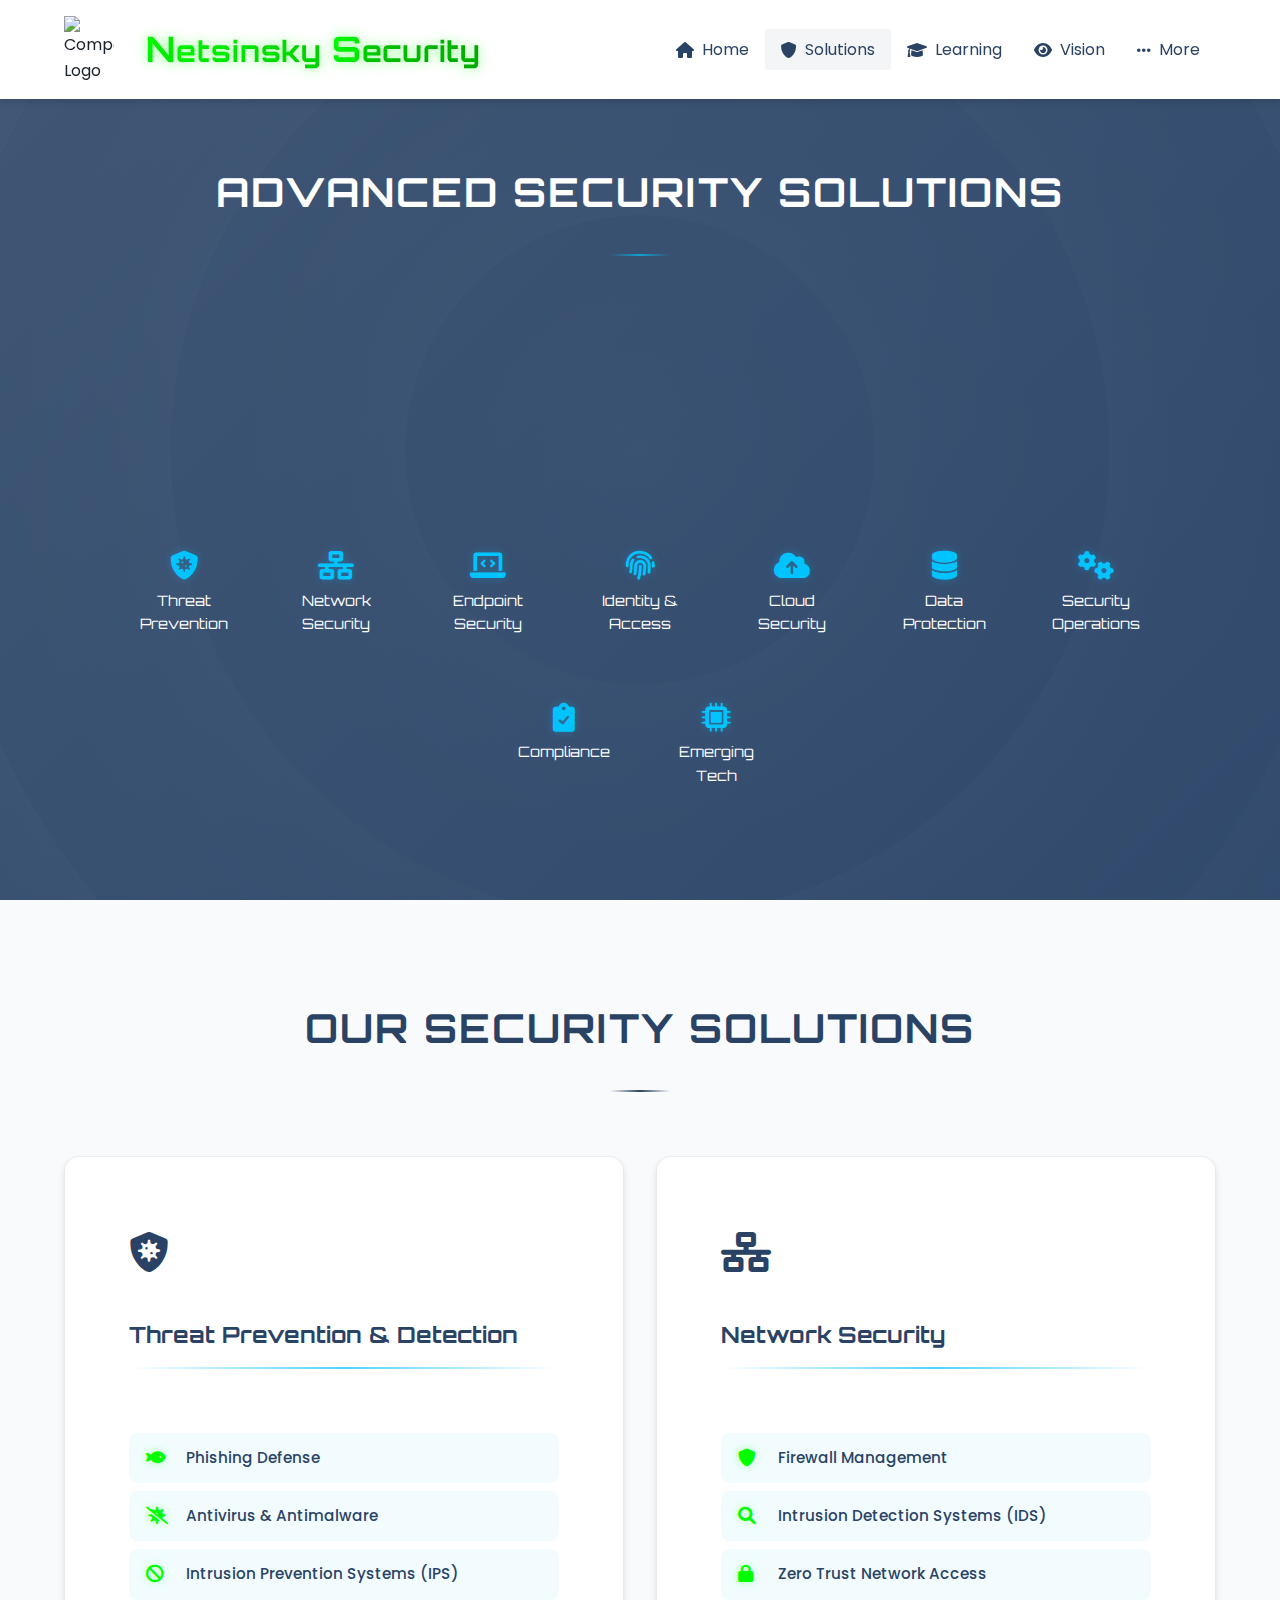
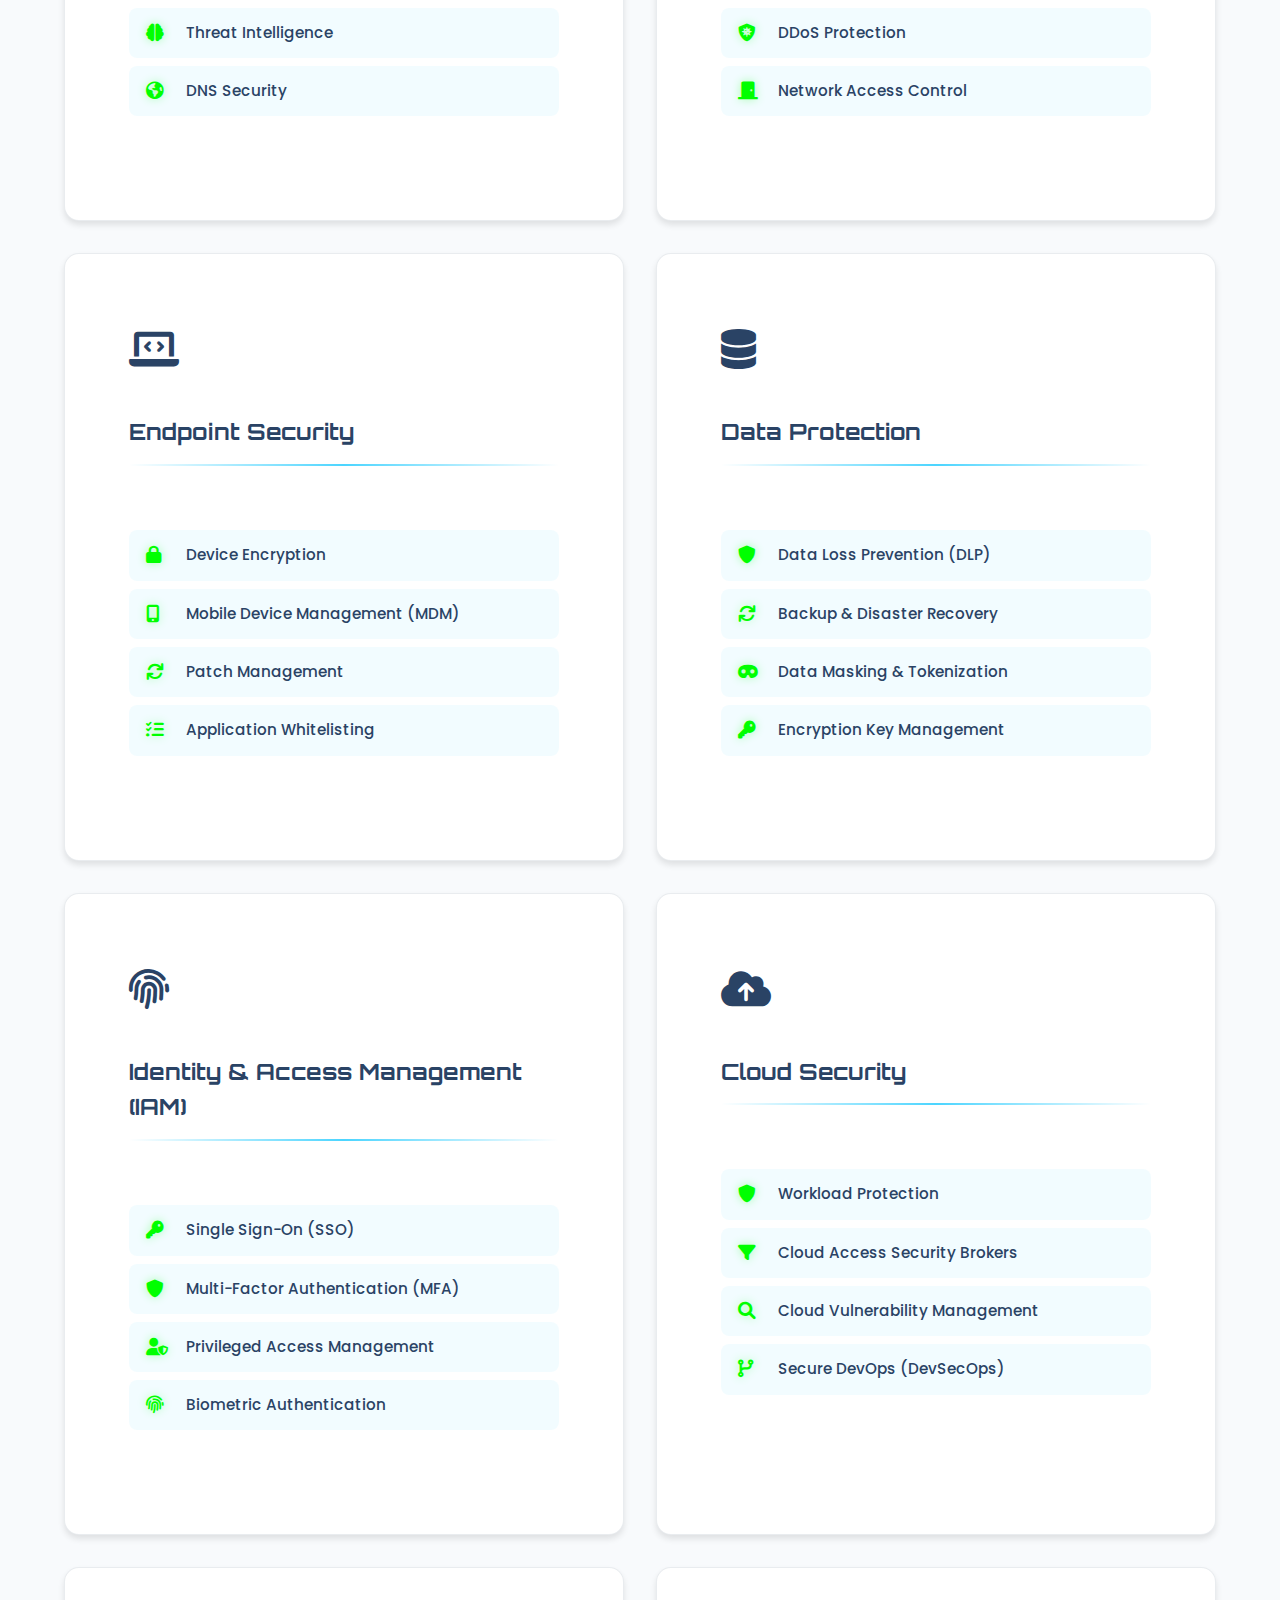
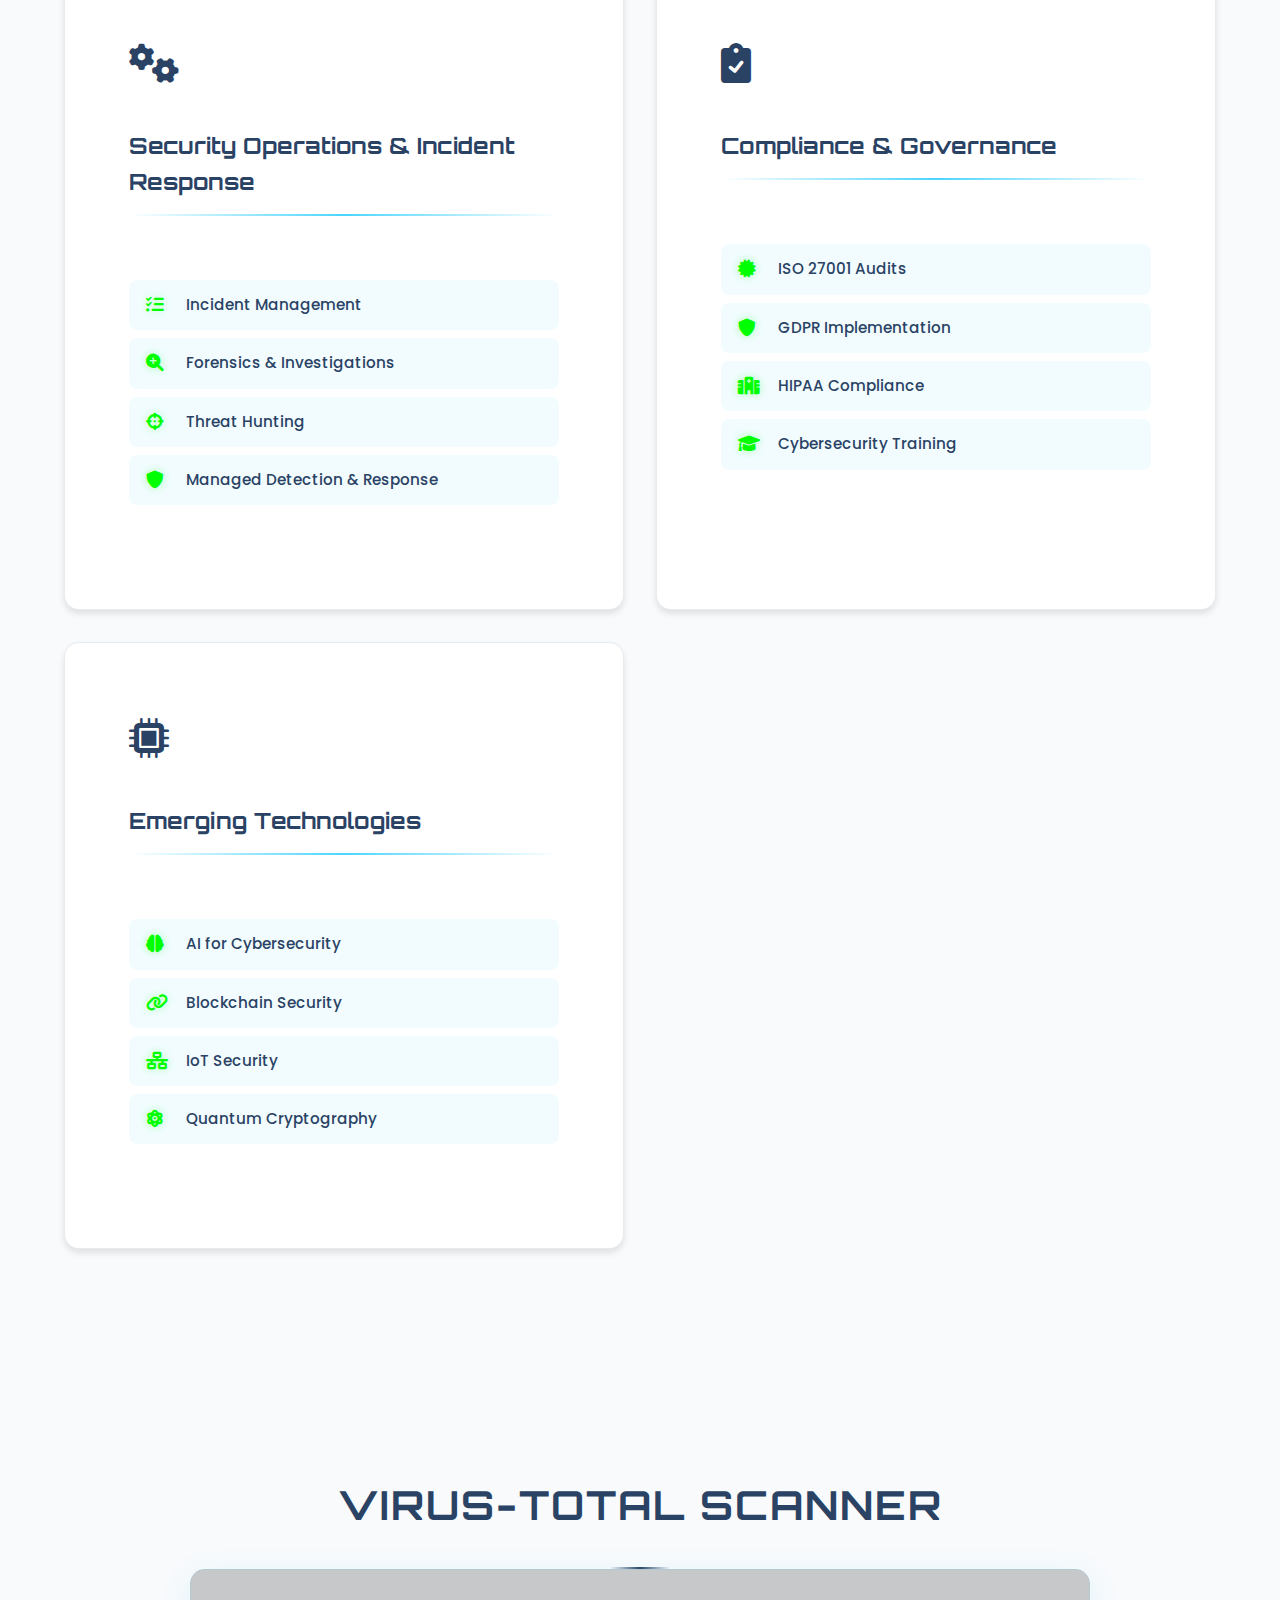
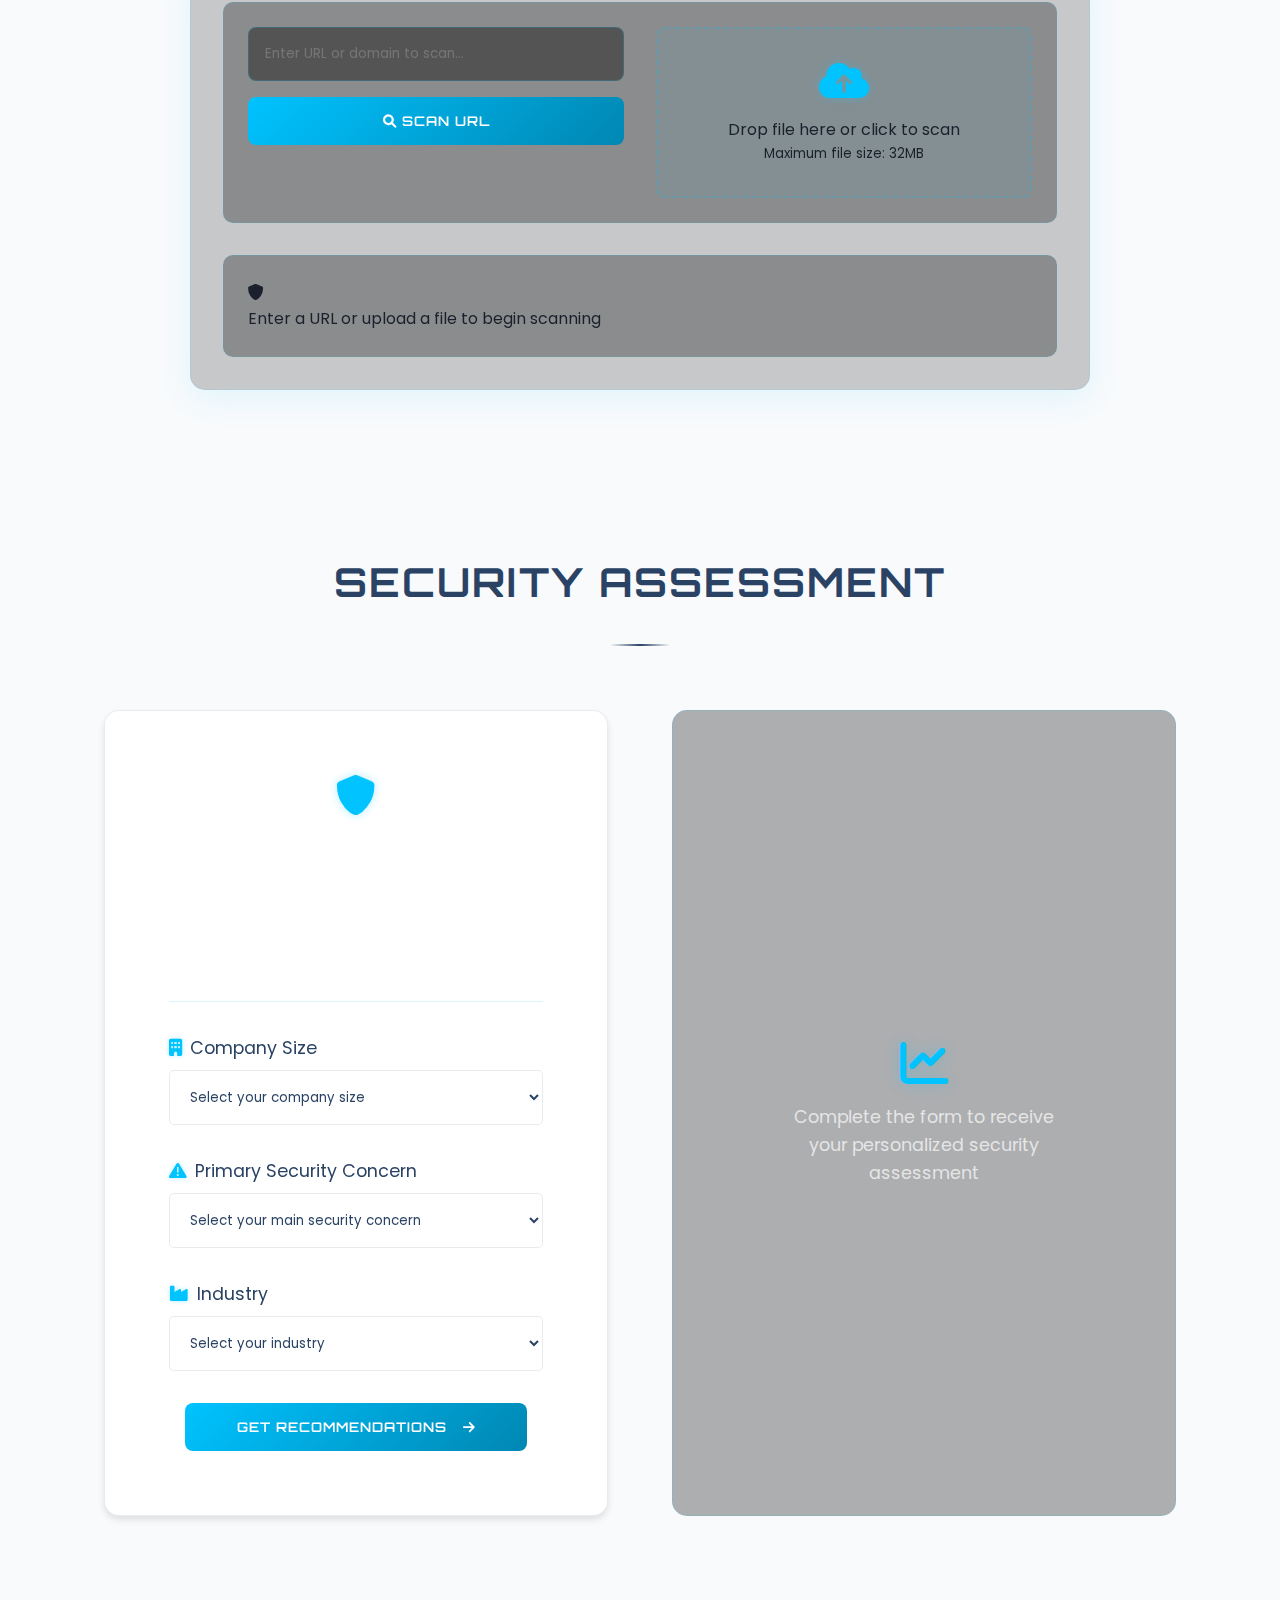
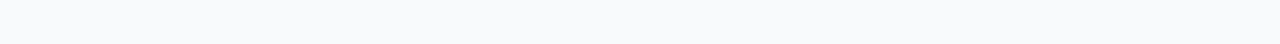
==== solutions.html @ cfa5189a "First load" ====
<!DOCTYPE html>
<html lang="en">
<head>
    <meta charset="UTF-8">
    <meta name="viewport" content="width=device-width, initial-scale=1.0">
    <title>Solutions - Netsinsky Security</title>
    <link rel="stylesheet" href="styles.css">
    <link href="https://fonts.googleapis.com/css2?family=Poppins:wght@400;600;700&display=swap" rel="stylesheet">
    <link href="https://fonts.googleapis.com/css2?family=Orbitron:wght@400;700&display=swap" rel="stylesheet">
    <link rel="stylesheet" href="https://cdnjs.cloudflare.com/ajax/libs/font-awesome/6.0.0/css/all.min.css">
</head>
<body>
    <nav class="navbar">
        <ul class="navbar-menu left-menu">
            <li class="navbar-item logo">
                <img src="/Users/netsinsky/Downloads/1cffe49d-96b6-4f02-a9e3-e9d6e1165567-2.jpeg" alt="Company Logo" class="company-logo-img">
                <span class="company-logo-text">
                    <span class="capital">N</span>etsinsky 
                    <span class="capital">S</span>ecurity
                </span>
            </li>
        </ul>
        <ul class="navbar-menu right-menu">
            <li class="navbar-item"><a href="index.html" class="nav-link"><i class="fas fa-home"></i> Home</a></li>
            <li class="navbar-item"><a href="solutions.html" class="nav-link active"><i class="fas fa-shield-alt"></i> Solutions</a></li>
            <li class="navbar-item"><a href="learning.html" class="nav-link"><i class="fas fa-graduation-cap"></i> Learning</a></li>
            <li class="navbar-item"><a href="vision.html" class="nav-link"><i class="fas fa-eye"></i> Vision</a></li>
            <li class="navbar-item"><a href="#" class="nav-link"><i class="fas fa-ellipsis-h"></i> More</a></li>
        </ul>
    </nav>

    <section class="hero-section solutions-hero">
        <div class="smoke-overlay"></div>
        <div class="hero-content">
            <h1 class="fade-in">Advanced Security Solutions</h1>
            <div class="security-radar">
                <div class="radar-circle"></div>
                <div class="radar-sweep"></div>
            </div>
            <div class="quick-solutions">
                <div class="solution-item" data-target="threat">
                    <i class="fas fa-shield-virus"></i>
                    <span>Threat Prevention</span>
                </div>
                <div class="solution-item" data-target="network">
                    <i class="fas fa-network-wired"></i>
                    <span>Network Security</span>
                </div>
                <div class="solution-item" data-target="endpoint">
                    <i class="fas fa-laptop-code"></i>
                    <span>Endpoint Security</span>
                </div>
                <div class="solution-item" data-target="identity">
                    <i class="fas fa-fingerprint"></i>
                    <span>Identity & Access</span>
                </div>
                <div class="solution-item" data-target="cloud">
                    <i class="fas fa-cloud-upload-alt"></i>
                    <span>Cloud Security</span>
                </div>
                <div class="solution-item" data-target="data">
                    <i class="fas fa-database"></i>
                    <span>Data Protection</span>
                </div>
                <div class="solution-item" data-target="operations">
                    <i class="fas fa-cogs"></i>
                    <span>Security Operations</span>
                </div>
                <div class="solution-item" data-target="compliance">
                    <i class="fas fa-clipboard-check"></i>
                    <span>Compliance</span>
                </div>
                <div class="solution-item" data-target="emerging">
                    <i class="fas fa-microchip"></i>
                    <span>Emerging Tech</span>
                </div>
            </div>
        </div>
    </section>

    <section class="solution-categories">
        <h2 class="section-title">Our Security Solutions</h2>
        <div class="categories-grid">
            <!-- Core Security -->
            <div class="category-card" data-category="threat">
                <div class="card-icon">
                    <i class="fas fa-shield-virus"></i>
                </div>
                <h3>Threat Prevention & Detection</h3>
                <ul class="feature-list">
                    <li>
                        <i class="fas fa-fish"></i>
                        <span class="feature-title">Phishing Defense</span>
                        <p class="feature-desc">Simulated phishing campaigns, email filtering, and awareness training</p>
                    </li>
                    <li>
                        <i class="fas fa-virus-slash"></i>
                        <span class="feature-title">Antivirus & Antimalware</span>
                        <p class="feature-desc">Real-time scanning and removal tools</p>
                    </li>
                    <li>
                        <i class="fas fa-ban"></i>
                        <span class="feature-title">Intrusion Prevention Systems (IPS)</span>
                        <p class="feature-desc">Active blocking of suspicious activities</p>
                    </li>
                    <li>
                        <i class="fas fa-brain"></i>
                        <span class="feature-title">Threat Intelligence</span>
                        <p class="feature-desc">Insights and analysis of emerging threats</p>
                    </li>
                    <li>
                        <i class="fas fa-globe-americas"></i>
                        <span class="feature-title">DNS Security</span>
                        <p class="feature-desc">Protection against DNS-based attacks</p>
                    </li>
                </ul>
            </div>

            <div class="category-card" data-category="network">
                <div class="card-icon">
                    <i class="fas fa-network-wired"></i>
                </div>
                <h3>Network Security</h3>
                <ul class="feature-list">
                    <li>
                        <i class="fas fa-shield-alt"></i>
                        <span class="feature-title">Firewall Management</span>
                        <p class="feature-desc">Advanced firewall configuration and monitoring</p>
                    </li>
                    <li>
                        <i class="fas fa-search"></i>
                        <span class="feature-title">Intrusion Detection Systems (IDS)</span>
                        <p class="feature-desc">Passive detection of unauthorized access attempts</p>
                    </li>
                    <li>
                        <i class="fas fa-lock"></i>
                        <span class="feature-title">Zero Trust Network Access</span>
                        <p class="feature-desc">Conditional access based on identity and location</p>
                    </li>
                    <li>
                        <i class="fas fa-shield-virus"></i>
                        <span class="feature-title">DDoS Protection</span>
                        <p class="feature-desc">Mitigation services to prevent Distributed Denial-of-Service attacks</p>
                    </li>
                    <li>
                        <i class="fas fa-door-closed"></i>
                        <span class="feature-title">Network Access Control</span>
                        <p class="feature-desc">Control over devices connecting to the network</p>
                    </li>
                </ul>
                <div class="security-meter">
                    <div class="meter-fill"></div>
                </div>
            </div>

            <div class="category-card" data-category="endpoint">
                <div class="card-icon">
                    <i class="fas fa-laptop-code"></i>
                </div>
                <h3>Endpoint Security</h3>
                <ul class="feature-list">
                    <li>
                        <i class="fas fa-lock"></i>
                        <span class="feature-title">Device Encryption</span>
                        <p class="feature-desc">Protecting sensitive data at rest</p>
                    </li>
                    <li>
                        <i class="fas fa-mobile-alt"></i>
                        <span class="feature-title">Mobile Device Management (MDM)</span>
                        <p class="feature-desc">Managing and securing mobile devices</p>
                    </li>
                    <li>
                        <i class="fas fa-sync"></i>
                        <span class="feature-title">Patch Management</span>
                        <p class="feature-desc">Regular software updates to fix vulnerabilities</p>
                    </li>
                    <li>
                        <i class="fas fa-list-check"></i>
                        <span class="feature-title">Application Whitelisting</span>
                        <p class="feature-desc">Restricting execution to pre-approved programs</p>
                    </li>
                </ul>
            </div>

            <!-- Data & Identity -->
            <div class="category-card" data-category="data">
                <div class="card-icon">
                    <i class="fas fa-database"></i>
                </div>
                <h3>Data Protection</h3>
                <ul class="feature-list">
                    <li>
                        <i class="fas fa-shield-alt"></i>
                        <span class="feature-title">Data Loss Prevention (DLP)</span>
                        <p class="feature-desc">Preventing unauthorized access or sharing</p>
                    </li>
                    <li>
                        <i class="fas fa-sync"></i>
                        <span class="feature-title">Backup & Disaster Recovery</span>
                        <p class="feature-desc">Ensuring business continuity through regular backups</p>
                    </li>
                    <li>
                        <i class="fas fa-mask"></i>
                        <span class="feature-title">Data Masking & Tokenization</span>
                        <p class="feature-desc">Protecting sensitive data in non-production environments</p>
                    </li>
                    <li>
                        <i class="fas fa-key"></i>
                        <span class="feature-title">Encryption Key Management</span>
                        <p class="feature-desc">Secure storage and access to encryption keys</p>
                    </li>
                </ul>
            </div>

            <div class="category-card" data-category="identity">
                <div class="card-icon">
                    <i class="fas fa-fingerprint"></i>
                </div>
                <h3>Identity & Access Management (IAM)</h3>
                <ul class="feature-list">
                    <li>
                        <i class="fas fa-key"></i>
                        <span class="feature-title">Single Sign-On (SSO)</span>
                        <p class="feature-desc">Unified login across multiple applications</p>
                    </li>
                    <li>
                        <i class="fas fa-shield-alt"></i>
                        <span class="feature-title">Multi-Factor Authentication (MFA)</span>
                        <p class="feature-desc">Additional layers of login security</p>
                    </li>
                    <li>
                        <i class="fas fa-user-shield"></i>
                        <span class="feature-title">Privileged Access Management</span>
                        <p class="feature-desc">Monitoring and controlling admin-level access</p>
                    </li>
                    <li>
                        <i class="fas fa-fingerprint"></i>
                        <span class="feature-title">Biometric Authentication</span>
                        <p class="feature-desc">Using fingerprints or facial recognition for access</p>
                    </li>
                </ul>
            </div>

            <div class="category-card" data-category="cloud">
                <div class="card-icon">
                    <i class="fas fa-cloud-upload-alt"></i>
                </div>
                <h3>Cloud Security</h3>
                <ul class="feature-list">
                    <li>
                        <i class="fas fa-shield-alt"></i>
                        <span class="feature-title">Workload Protection</span>
                        <p class="feature-desc">Safeguarding applications and data in the cloud</p>
                    </li>
                    <li>
                        <i class="fas fa-filter"></i>
                        <span class="feature-title">Cloud Access Security Brokers</span>
                        <p class="feature-desc">Enforcing security policies for cloud apps</p>
                    </li>
                    <li>
                        <i class="fas fa-search"></i>
                        <span class="feature-title">Cloud Vulnerability Management</span>
                        <p class="feature-desc">Identifying weaknesses in cloud infrastructure</p>
                    </li>
                    <li>
                        <i class="fas fa-code-branch"></i>
                        <span class="feature-title">Secure DevOps (DevSecOps)</span>
                        <p class="feature-desc">Integrating security into development processes</p>
                    </li>
                </ul>
            </div>

            <!-- Management & Compliance -->
            <div class="category-card" data-category="operations">
                <div class="card-icon">
                    <i class="fas fa-cogs"></i>
                </div>
                <h3>Security Operations & Incident Response</h3>
                <ul class="feature-list">
                    <li>
                        <i class="fas fa-tasks"></i>
                        <span class="feature-title">Incident Management</span>
                        <p class="feature-desc">End-to-end response to security incidents</p>
                    </li>
                    <li>
                        <i class="fas fa-search-plus"></i>
                        <span class="feature-title">Forensics & Investigations</span>
                        <p class="feature-desc">Analyzing breaches and understanding attack vectors</p>
                    </li>
                    <li>
                        <i class="fas fa-crosshairs"></i>
                        <span class="feature-title">Threat Hunting</span>
                        <p class="feature-desc">Proactively searching for threats in systems</p>
                    </li>
                    <li>
                        <i class="fas fa-shield-alt"></i>
                        <span class="feature-title">Managed Detection & Response</span>
                        <p class="feature-desc">Outsourced monitoring and response</p>
                    </li>
                </ul>
            </div>

            <div class="category-card" data-category="compliance">
                <div class="card-icon">
                    <i class="fas fa-clipboard-check"></i>
                </div>
                <h3>Compliance & Governance</h3>
                <ul class="feature-list">
                    <li>
                        <i class="fas fa-certificate"></i>
                        <span class="feature-title">ISO 27001 Audits</span>
                        <p class="feature-desc">Meeting standards for information security management</p>
                    </li>
                    <li>
                        <i class="fas fa-shield-alt"></i>
                        <span class="feature-title">GDPR Implementation</span>
                        <p class="feature-desc">Protecting EU citizens' data</p>
                    </li>
                    <li>
                        <i class="fas fa-hospital"></i>
                        <span class="feature-title">HIPAA Compliance</span>
                        <p class="feature-desc">Ensuring the security of healthcare data</p>
                    </li>
                    <li>
                        <i class="fas fa-graduation-cap"></i>
                        <span class="feature-title">Cybersecurity Training</span>
                        <p class="feature-desc">Building awareness and understanding of security protocols</p>
                    </li>
                </ul>
            </div>

            <div class="category-card" data-category="emerging">
                <div class="card-icon">
                    <i class="fas fa-microchip"></i>
                </div>
                <h3>Emerging Technologies</h3>
                <ul class="feature-list">
                    <li>
                        <i class="fas fa-brain"></i>
                        <span class="feature-title">AI for Cybersecurity</span>
                        <p class="feature-desc">Machine learning to detect anomalies</p>
                    </li>
                    <li>
                        <i class="fas fa-link"></i>
                        <span class="feature-title">Blockchain Security</span>
                        <p class="feature-desc">Safeguarding distributed ledger systems</p>
                    </li>
                    <li>
                        <i class="fas fa-network-wired"></i>
                        <span class="feature-title">IoT Security</span>
                        <p class="feature-desc">Protecting connected devices and ecosystems</p>
                    </li>
                    <li>
                        <i class="fas fa-atom"></i>
                        <span class="feature-title">Quantum Cryptography</span>
                        <p class="feature-desc">Preparing for quantum computing-era threats</p>
                    </li>
                </ul>
            </div>
        </div>
    </section>

    <section class="threat-map-section">
        <h2 class="section-title">Virus-Total Scanner</h2>
        <div class="scanner-container">
            <div class="scan-form">
                <div class="scan-url-section">
                    <div class="input-group">
                        <input type="text" id="urlInput" placeholder="Enter URL or domain to scan..." class="scan-input">
                        <button onclick="scanUrl()" class="scan-button">
                            <i class="fas fa-search"></i> Scan URL
                        </button>
                    </div>
                </div>
                <div class="scan-file-section">
                    <div class="file-upload">
                        <label for="fileInput" class="file-label">
                            <i class="fas fa-cloud-upload-alt"></i>
                            <span>Drop file here or click to scan</span>
                            <small>Maximum file size: 32MB</small>
                        </label>
                        <input type="file" id="fileInput" onchange="handleFileSelect()" style="display: none;">
                    </div>
                </div>
            </div>
            <div id="scanResults" class="scan-results">
                <div class="scan-placeholder">
                    <i class="fas fa-shield-alt"></i>
                    <p>Enter a URL or upload a file to begin scanning</p>
                </div>
            </div>
        </div>
    </section>

    <section class="assessment-section">
        <h2 class="section-title">Security Assessment</h2>
        <div class="assessment-container">
            <div class="assessment-form">
                <div class="assessment-header">
                    <i class="fas fa-shield-alt"></i>
                    <h3>Evaluate Your Security Needs</h3>
                    <p>Get personalized security recommendations for your organization</p>
                </div>
                <div class="form-group">
                    <label><i class="fas fa-building"></i> Company Size</label>
                    <select id="companySize">
                        <option value="" disabled selected>Select your company size</option>
                        <option value="small">1-50 Employees</option>
                        <option value="medium">51-200 Employees</option>
                        <option value="large">201+ Employees</option>
                    </select>
                </div>
                <div class="form-group">
                    <label><i class="fas fa-exclamation-triangle"></i> Primary Security Concern</label>
                    <select id="securityConcern">
                        <option value="" disabled selected>Select your main security concern</option>
                        <option value="data">Data Protection</option>
                        <option value="network">Network Security</option>
                        <option value="compliance">Compliance</option>
                        <option value="threats">Threat Prevention</option>
                        <option value="access">Access Control</option>
                    </select>
                </div>
                <div class="form-group">
                    <label><i class="fas fa-industry"></i> Industry</label>
                    <select id="industry">
                        <option value="" disabled selected>Select your industry</option>
                        <option value="finance">Finance & Banking</option>
                        <option value="healthcare">Healthcare</option>
                        <option value="technology">Technology</option>
                        <option value="retail">Retail & E-commerce</option>
                        <option value="manufacturing">Manufacturing</option>
                        <option value="other">Other</option>
                    </select>
                </div>
                <button class="assessment-btn">
                    <span>Get Recommendations</span>
                    <i class="fas fa-arrow-right"></i>
                </button>
            </div>
            <div class="assessment-result">
                <div class="result-placeholder">
                    <i class="fas fa-chart-line"></i>
                    <p>Complete the form to receive your personalized security assessment</p>
                </div>
                <div class="result-content hidden">
                    <!-- Results will be populated by JavaScript -->
                </div>
            </div>
        </div>
    </section>

    <script src="app.js"></script>
</body>
</html>
---- styles.css ----
/* CSS Variables */
:root {
    /* Colors */
    --primary-color: #2a4365;
    --accent-color: #e53e3e;
    --text-light: #ffffff;
    --text-dark: #1a202c;
    --bg-light: #ffffff;
    --bg-dark: #2d3748;
    
    /* Shadows */
    --shadow-sm: 0 2px 4px rgba(0, 0, 0, 0.1);
    --shadow-md: 0 4px 6px rgba(0, 0, 0, 0.1);
    --shadow-lg: 0 10px 20px rgba(0, 0, 0, 0.2);
    
    /* Transitions */
    --transition: all 0.3s ease;
    
    /* Spacing */
    --spacing-xs: 0.5rem;
    --spacing-sm: 1rem;
    --spacing-md: 2rem;
    --spacing-lg: 4rem;
}

/* Reset & Base Styles */
* {
    margin: 0;
    padding: 0;
    box-sizing: border-box;
}

body {
    font-family: 'Poppins', sans-serif;
    line-height: 1.6;
    color: var(--text-dark);
    background-color: var(--bg-light);
}

/* Layout & Container */
.container {
    max-width: 1200px;
    margin: 0 auto;
    padding: 0 var(--spacing-sm);
}

/* Navbar Styles */
.navbar {
    background: linear-gradient(135deg, #000000, #1a1a1a);
    padding: var(--spacing-sm) var(--spacing-lg);
    position: fixed;
    width: 100%;
    top: 0;
    z-index: 1000;
    box-shadow: var(--shadow-md);
    display: flex;
    justify-content: space-between;
    align-items: center;
    transition: transform 0.3s ease;
}

.navbar-menu {
    display: flex;
    align-items: center;
    list-style: none;
}

.left-menu {
    margin-right: auto;
}

.right-menu {
    margin-left: var(--spacing-lg);
}

.logo {
    display: flex;
    align-items: center;
    gap: var(--spacing-sm);
}

.company-logo-img {
    width: 50px;
    height: auto;
    object-fit: contain;
}

.company-logo-text {
    color: var(--text-light);
    font-size: 1.8rem;
    font-weight: 700;
    letter-spacing: 1px;
    text-transform: capitalize;
    font-family: 'Orbitron', 'Poppins', sans-serif;
    background: linear-gradient(120deg, #00ff00 0%, #00cc00 50%, #009900 100%);
    -webkit-background-clip: text;
    -webkit-text-fill-color: transparent;
    margin-left: var(--spacing-sm);
    text-shadow: 0 0 10px rgba(0, 255, 0, 0.3),
                 0 0 20px rgba(0, 255, 0, 0.2);
    position: relative;
}

.company-logo-text span.capital {
    font-size: 2.2rem;
    background: linear-gradient(120deg, #00ff00 0%, #00dd00 100%);
    -webkit-background-clip: text;
    -webkit-text-fill-color: transparent;
    position: relative;
}

/* Add glitch effect on hover */
.company-logo-text:hover {
    animation: glitch 0.5s infinite;
}

@keyframes glitch {
    0% {
        transform: skew(0deg);
    }
    20% {
        transform: skew(-1deg);
    }
    40% {
        transform: skew(1deg);
    }
    60% {
        transform: skew(-1deg);
    }
    80% {
        transform: skew(1deg);
    }
    100% {
        transform: skew(0deg);
    }
}

/* Navigation Links */
.nav-link {
    color: var(--text-light);
    text-decoration: none;
    padding: var(--spacing-xs) var(--spacing-sm);
    transition: var(--transition);
    display: flex;
    align-items: center;
    gap: 0.5rem;
    border-radius: 4px;
}

.nav-link:hover {
    color: var(--accent-color);
    transform: translateY(-2px);
    background-color: rgba(255, 255, 255, 0.05);
}

.nav-link.active {
    color: var(--accent-color);
    background-color: rgba(255, 255, 255, 0.05);
}

/* Hero Section */
.hero-section {
    min-height: 100vh;
    background: linear-gradient(135deg, 
        rgba(0, 0, 0, 1) 0%,              /* Pure black start */
        rgba(0, 0, 0, 0.98) 40%,          /* Stay almost pure black */
        rgba(2, 0, 15, 0.97) 60%,        /* Very subtle purple hint */
        rgba(0, 15, 5, 0.95) 100%         /* Very subtle green tint */
    ),
    url('images/hero-bg.jpg') center/cover;
    color: var(--text-light);
    padding: var(--spacing-lg) var(--spacing-md) var(--spacing-md);
    display: flex;
    flex-direction: column;
    justify-content: space-between;
    position: relative;
    overflow: hidden;
}

.hero-content {
    max-width: 1200px;
    margin: 0 auto;
    padding-top: var(--spacing-lg);
}

#main-slogan {
    font-size: clamp(2.5rem, 5vw, 4rem);
    margin-bottom: var(--spacing-md);
    font-weight: 700;
    background: linear-gradient(120deg, 
        #ffff00 0%,    /* Bright yellow */
        #ffd700 50%,   /* Golden yellow */
        #ffa500 100%   /* Orange tint */
    );
    -webkit-background-clip: text;
    -webkit-text-fill-color: transparent;
    text-shadow: 0 0 15px rgba(255, 255, 0, 0.3),
                0 0 30px rgba(255, 255, 0, 0.2);
}

/* Services Section */
.services-container {
    display: grid;
    grid-template-columns: repeat(auto-fit, minmax(280px, 1fr));
    gap: var(--spacing-lg);
    padding: var(--spacing-lg);
    background: linear-gradient(135deg, #000000, #1a1a1a);
    margin-top: 0;
}

.service-column {
    background: rgba(255, 255, 255, 0.03);
    padding: var(--spacing-lg);
    border-radius: 15px;
    box-shadow: 0 8px 32px 0 rgba(0, 255, 0, 0.1);
    transition: all 0.4s ease;
    border: 1px solid rgba(0, 255, 0, 0.1);
    backdrop-filter: blur(4px);
    position: relative;
    overflow: hidden;
}

.service-column::before {
    content: '';
    position: absolute;
    top: 0;
    left: 0;
    width: 100%;
    height: 100%;
    background: linear-gradient(
        45deg,
        transparent 0%,
        rgba(0, 255, 0, 0.03) 50%,
        transparent 100%
    );
    transform: translateX(-100%);
    transition: transform 0.6s ease;
}

.service-column:hover {
    transform: translateY(-10px) scale(1.02);
    border-color: rgba(0, 255, 0, 0.3);
    box-shadow: 
        0 10px 40px 0 rgba(0, 255, 0, 0.2),
        0 0 20px 0 rgba(0, 255, 0, 0.1) inset;
}

.service-column:hover::before {
    transform: translateX(100%);
}

.service-icon {
    font-size: 3rem;
    color: #00ff00;
    margin-bottom: var(--spacing-md);
    text-shadow: 0 0 10px rgba(0, 255, 0, 0.5);
    transition: transform 0.3s ease;
}

.service-column:hover .service-icon {
    transform: scale(1.1) rotate(5deg);
}

.service-title {
    color: var(--text-light);
    font-size: 1.5rem;
    margin-bottom: var(--spacing-sm);
    font-family: 'Orbitron', sans-serif;
    letter-spacing: 1px;
}

.service-text {
    color: rgba(255, 255, 255, 0.8);
    font-size: 1rem;
    line-height: 1.6;
}

/* Responsive adjustments */
@media (max-width: 768px) {
    .services-container {
        grid-template-columns: 1fr;
        padding: var(--spacing-md);
        gap: var(--spacing-md);
    }

    .service-column {
        padding: var(--spacing-md);
    }

    .service-icon {
        font-size: 2.5rem;
    }

    .service-title {
        font-size: 1.3rem;
    }
}

/* Section title styling */
.section-title {
    text-align: center;
    font-size: 2.5rem;
    margin-bottom: 0;
    color: var(--text-light);
    font-family: 'Orbitron', sans-serif;
    text-transform: uppercase;
    letter-spacing: 2px;
    padding: var(--spacing-md) 0;
    background: linear-gradient(135deg, #000000, #1a1a1a);
    position: relative;
}

.section-title::after {
    content: '';
    position: absolute;
    bottom: 0;
    left: 50%;
    transform: translateX(-50%);
    width: 60px;
    height: 2px;
    background: linear-gradient(90deg, 
        transparent,
        rgba(0, 255, 0, 0.7),
        transparent
    );
}

/* Responsive adjustments */
@media (max-width: 768px) {
    .services-container {
        grid-template-columns: 1fr;
        padding: var(--spacing-md);
        gap: var(--spacing-md);
    }

    .service-column {
        padding: var(--spacing-md);
    }

    .section-title {
        font-size: 2rem;
        padding: var(--spacing-md) 0;
    }

    .service-icon {
        font-size: 2.5rem;
    }

    .service-title {
        font-size: 1.3rem;
    }
}

/* CTA Button */
.cta-button {
    display: inline-flex;
    align-items: center;
    gap: 0.5rem;
    background-color: var(--accent-color);
    color: var(--text-light);
    padding: var(--spacing-sm) var(--spacing-md);
    border-radius: 30px;
    text-decoration: none;
    font-weight: 600;
    transition: var(--transition);
}

.cta-button:hover {
    background-color: #c53030;
    transform: translateY(-2px);
    box-shadow: 0 4px 12px rgba(229, 62, 62, 0.4);
}

/* Animations */
@keyframes fadeIn {
    from { 
        opacity: 0; 
        transform: translateY(20px); 
        text-shadow: 0 0 15px rgba(255, 255, 0, 0);
    }
    to { 
        opacity: 1; 
        transform: translateY(0); 
        text-shadow: 0 0 15px rgba(255, 255, 0, 0.3),
                    0 0 30px rgba(255, 255, 0, 0.2);
    }
}

.fade-in { animation: fadeIn 1s ease forwards; }
.fade-in-delay { animation: fadeIn 1s ease forwards 0.5s; }
.fade-in-delay-2 { animation: fadeIn 1s ease forwards 1s; }

/* Responsive Design */
@media (max-width: 768px) {
    .navbar {
        flex-direction: column;
        padding: var(--spacing-sm);
    }

    .left-menu {
        margin-right: 0;
        margin-bottom: var(--spacing-sm);
    }

    .right-menu {
        margin-left: 0;
    }

    .company-logo-img {
        width: 40px;  /* Slightly smaller on mobile */
    }

    .nav-link {
        width: 100%;
        padding: var(--spacing-sm);
    }

    #main-slogan {
        font-size: 2.5rem;
    }

    .company-logo-text {
        font-size: 1.4rem;
        letter-spacing: 0.3px;
    }
}

/* Print Styles */
@media print {
    .navbar {
        position: static;
    }

    .cta-button {
        display: none;
    }
}

/* Infographics Section */
.infographics-section {
    background: linear-gradient(135deg, #000000, #1a1a1a);
    padding: var(--spacing-lg) var(--spacing-md);
    color: var(--text-light);
    position: relative;
    z-index: 2;
}

.infographics-heading {
    text-align: center;
    font-size: 2.5rem;
    margin-bottom: var(--spacing-lg);
    color: var(--text-light);
}

.infographics-container {
    display: grid;
    grid-template-columns: repeat(auto-fit, minmax(200px, 1fr));
    gap: var(--spacing-md);
    max-width: 1200px;
    margin: 0 auto;
}

.infographic-column {
    background: rgba(191, 0, 255, 0.03);
    padding: var(--spacing-md);
    border-radius: 15px;
    text-align: center;
    transition: var(--transition);
    backdrop-filter: blur(5px);
    position: relative;
    overflow: hidden;
    border: 1px solid rgba(191, 0, 255, 0.1);
    box-shadow: 0 8px 32px 0 rgba(191, 0, 255, 0.1);
}

.infographic-column:hover {
    transform: translateY(-10px);
    border-color: rgba(191, 0, 255, 0.3);
    box-shadow: 
        0 10px 40px 0 rgba(191, 0, 255, 0.2),
        0 0 20px 0 rgba(191, 0, 255, 0.1) inset;
}

.number-container {
    display: flex;
    flex-direction: column;
    align-items: center;
    justify-content: center;
    margin-bottom: var(--spacing-sm);
}

.infographic-number {
    font-size: 3.5rem;
    font-weight: 700;
    margin: 0;
    line-height: 1;
    background: linear-gradient(120deg, #bf00ff 0%, #8a2be2 50%, #4b0082 100%);
    -webkit-background-clip: text;
    -webkit-text-fill-color: transparent;
    text-shadow: 0 0 10px rgba(191, 0, 255, 0.3);
}

.infographic-plus {
    font-size: 2rem;
    color: var(--accent-color);
    line-height: 1;
    margin-top: -5px;
    text-shadow: 0 0 5px rgba(255, 255, 255, 0.5);
}

.infographic-text {
    font-size: 1.1rem;
    margin-top: var(--spacing-sm);
    color: rgba(255, 255, 255, 0.9);
    text-shadow: 0 0 3px rgba(255, 255, 255, 0.3);
}

/* Responsive adjustments for infographics */
@media (max-width: 768px) {
    .infographics-container {
        grid-template-columns: repeat(auto-fit, minmax(150px, 1fr));
        gap: var(--spacing-sm);
    }

    .infographics-heading {
        font-size: 2rem;
        margin-bottom: var(--spacing-md);
    }

    .infographic-number {
        font-size: 2.5rem;
    }

    .infographic-plus {
        font-size: 1.5rem;
    }

    .infographic-text {
        font-size: 1rem;
    }
}

/* Add these new classes */
.navbar--hidden {
    transform: translateY(-100%);
}

.navbar--scrolled {
    background: rgba(0, 0, 0, 0.95);
    backdrop-filter: blur(10px);
}

.about-section {
    background: linear-gradient(135deg, #000000, #1a1a1a);
    padding-top: 0;
}

/* Services Section with heading and text */
.services-section {
    background: linear-gradient(135deg, #000000, #1a1a1a);
    padding: var(--spacing-lg) var(--spacing-md);
    display: flex;
    gap: var(--spacing-lg);
    color: var(--text-light);
}

.left-side {
    flex: 1;
    padding: var(--spacing-lg);
}

.left-side h1 {
    font-family: 'Orbitron', sans-serif;
    font-size: 3rem;
    line-height: 1.2;
    background: linear-gradient(120deg, #00ff00 0%, #00cc00 50%, #009900 100%);
    -webkit-background-clip: text;
    -webkit-text-fill-color: transparent;
    text-shadow: 0 0 10px rgba(0, 255, 0, 0.3);
}

.right-side {
    flex: 1;
    padding: var(--spacing-lg);
    background: rgba(255, 255, 255, 0.03);
    border-left: 1px solid rgba(0, 255, 0, 0.1);
    backdrop-filter: blur(4px);
    position: relative;
    overflow: hidden;
    z-index: 1;
}

.right-side::before {
    content: '';
    position: absolute;
    top: 0;
    left: 0;
    width: 100%;
    height: 100%;
    background: linear-gradient(
        45deg,
        transparent 0%,
        rgba(0, 255, 0, 0.02) 50%,
        transparent 100%
    );
    animation: scanline 2s linear infinite;
}

.right-side p {
    color: rgba(255, 255, 255, 0.8);
    margin-bottom: var(--spacing-md);
    line-height: 1.8;
    position: relative;
    z-index: 1;
}

@keyframes scanline {
    0% {
        transform: translateY(-100%);
    }
    100% {
        transform: translateY(100%);
    }
}

/* Responsive adjustments for services section */
@media (max-width: 1024px) {
    .services-section {
        flex-direction: column;
        gap: var(--spacing-md);
    }

    .left-side h1 {
        font-size: 2.5rem;
        text-align: center;
    }

    .right-side {
        border-left: none;
        border-top: 1px solid rgba(0, 255, 0, 0.1);
    }
}

@media (max-width: 768px) {
    .services-section {
        padding: var(--spacing-md) 0;
    }

    .left-side, .right-side {
        padding: var(--spacing-md);
    }

    .left-side h1 {
        font-size: 2rem;
    }

    .right-side p {
        font-size: 0.95rem;
    }
}

/* Add this after your current :root variables */
@media (prefers-color-scheme: light) {
    :root {
        /* Light theme colors */
        --main-bg: #ffffff;
        --section-bg: #f8fafc;
        --card-bg: #ffffff;
        --text-primary: #2a4365;
        --text-secondary: #4a5568;
        --border-color: rgba(42, 67, 101, 0.1);
        --shadow-color: rgba(42, 67, 101, 0.1);
        --blue-section-bg: linear-gradient(135deg, var(--primary-color), #1a365d);
    }

    /* Make navbar light */
    .navbar {
        background: var(--main-bg);
    }

    .nav-link {
        color: var(--text-primary);
    }

    .nav-link:hover,
    .nav-link.active {
        color: var(--primary-color);
        background-color: rgba(42, 67, 101, 0.05);
    }

    /* Keep hero section with blue gradient */
    .hero-section {
        background: linear-gradient(135deg, 
            rgba(42, 67, 101, 0.9), 
            rgba(26, 54, 93, 0.9)
        ),
        url('images/hero-bg.jpg') center/cover;
        color: var(--text-light);
    }

    /* Keep infographics section blue */
    .infographics-section {
        background: var(--blue-section-bg);
        color: var(--text-light);
    }

    /* Update general sections */
    .services-container {
        background: var(--section-bg);
    }

    .service-column {
        background: var(--card-bg);
        border: 1px solid var(--border-color);
        box-shadow: 0 4px 6px var(--shadow-color);
    }

    .service-column:hover {
        box-shadow: 0 10px 20px var(--shadow-color);
    }

    /* Update text colors */
    .service-title {
        color: var(--text-primary);
    }

    .service-text {
        color: var(--text-secondary);
    }

    /* Update section titles */
    .section-title {
        background: var(--section-bg);
        color: var(--text-primary);
    }

    /* Services section */
    .services-section {
        background: var(--section-bg);
    }

    .services-section .left-side h1 {
        color: var(--text-primary);
        background: linear-gradient(120deg, #2a4365 0%, #4a5568 50%, #2a4365 100%);
        -webkit-background-clip: text;
        -webkit-text-fill-color: transparent;
        text-shadow: none;
    }

    .services-section .right-side {
        background: var(--card-bg);
        border-left: 1px solid var(--border-color);
    }

    .services-section .right-side p {
        color: var(--text-secondary);
    }

    #main-slogan {
        background: linear-gradient(120deg, 
            #2a4365 0%,    /* Navy blue */
            #1a365d 100%   /* Darker blue */
        );
        -webkit-background-clip: text;
        -webkit-text-fill-color: transparent;
        text-shadow: none;  /* Remove glow effect in light mode */
    }

    /* Update the slogan animation for light mode */
    @keyframes fadeIn {
        from { 
            opacity: 0; 
            transform: translateY(20px); 
        }
        to { 
            opacity: 1; 
            transform: translateY(0); 
        }
    }

    /* Solutions page light mode */
    .solution-categories {
        background: var(--section-bg);
    }

    .category-card {
        background: var(--card-bg);
        border: 1px solid var(--border-color);
        box-shadow: var(--shadow-md);
    }

    .category-card:hover {
        border-color: var(--primary-color);
        box-shadow: 0 10px 30px var(--shadow-color);
    }

    .card-icon {
        color: var(--primary-color);
        text-shadow: none;
    }

    .category-card h3 {
        color: var(--text-primary);
    }

    .feature-list {
        color: var(--text-secondary);
    }

    .feature-list li::before {
        color: var(--primary-color);
    }

    /* Threat map section light mode */
    .threat-map-section {
        background: var(--section-bg);
    }

    .map-container {
        background: var(--card-bg);
        border: 1px solid var(--border-color);
    }

    .stat-item {
        color: var(--text-primary);
    }

    .stat-number {
        color: var(--primary-color);
        text-shadow: none;
    }

    .stat-label {
        color: var(--text-secondary);
    }

    /* Assessment section light mode */
    .assessment-section {
        background: var(--section-bg);
    }

    .assessment-form {
        background: var(--card-bg);
        border: 1px solid var(--border-color);
    }

    .form-group label {
        color: var(--text-primary);
    }

    .form-group select {
        background: var(--card-bg);
        border: 1px solid var(--border-color);
        color: var(--text-primary);
    }

    /* Category card highlight effect for light mode */
    .category-card.highlight {
        border-color: var(--primary-color);
        box-shadow: 0 0 30px var(--shadow-color);
    }

    /* Solutions page sections */
    .solution-categories,
    .threat-map-section,
    .assessment-section {
        background: var(--section-bg);
    }

    /* Cards and containers */
    .category-card,
    .map-container,
    .assessment-form {
        background: var(--card-bg);
        border: 1px solid var(--border-color);
        box-shadow: var(--shadow-md);
    }

    /* Text colors */
    .category-card h3,
    .stat-number,
    .form-group label,
    .section-title {
        color: var(--text-primary);
    }

    .feature-list,
    .stat-label,
    .form-group select {
        color: var(--text-secondary);
    }

    /* Icons */
    .card-icon,
    .stat-number {
        color: var(--primary-color);
        text-shadow: none;
    }

    /* Hover effects */
    .category-card:hover {
        border-color: var(--primary-color);
        box-shadow: var(--shadow-lg);
    }

    /* Form elements */
    .form-group select {
        background: var(--card-bg);
        border: 1px solid var(--border-color);
    }

    /* Section titles */
    .section-title {
        background: var(--section-bg);
    }

    .section-title::after {
        background: linear-gradient(90deg, 
            transparent,
            var(--primary-color),
            transparent
        );
    }

    /* Add this in the light mode section */
    .service-icon.blue-icon {
        color: #00c3ff;
        text-shadow: 0 0 10px rgba(0, 195, 255, 0.3);
    }

    /* Add this in the light mode section */
    .service-column {
        box-shadow: 0 8px 32px 0 rgba(0, 195, 255, 0.1);
        border: 1px solid rgba(0, 195, 255, 0.1);
    }

    /* Add this in the light mode section */
    .service-column:hover {
        border-color: rgba(0, 195, 255, 0.3);
        box-shadow: 
            0 10px 40px 0 rgba(0, 195, 255, 0.2),
            0 0 20px 0 rgba(0, 195, 255, 0.1) inset;
    }

    /* Infographics Light Mode */
    .infographic-column {
        background: rgba(255, 255, 255, 0.15);
        border: 1px solid rgba(255, 255, 255, 0.2);
        box-shadow: 0 8px 32px 0 rgba(255, 255, 255, 0.15);
    }

    .infographic-column:hover {
        border-color: rgba(255, 255, 255, 0.4);
        box-shadow: 
            0 10px 40px 0 rgba(255, 255, 255, 0.25),
            0 0 20px 0 rgba(255, 255, 255, 0.15) inset;
    }

    .infographic-number {
        background: linear-gradient(120deg, #ffffff 0%, #f0f0f0 50%, #e0e0e0 100%);
        -webkit-background-clip: text;
        -webkit-text-fill-color: transparent;
        text-shadow: 0 0 10px rgba(255, 255, 255, 0.5);
    }

    .infographic-plus {
        color: #ec0505;
        text-shadow: 0 0 5px rgba(234, 146, 146, 0.5);
    }

    .infographic-text {
        color: #ffffff;
        text-shadow: 0 0 3px rgba(255, 255, 255, 0.3);
    }
}

/* Update Smoke Effect */
.smoke-overlay {
    position: absolute;
    top: 0;
    left: 0;
    width: 100%;
    height: 100%;
    opacity: 0.1;
    pointer-events: none;
    animation: smoke 40s linear infinite;
    background: repeating-radial-gradient(
        circle at 50% 50%,
        rgba(255, 255, 255, 0.3),
        rgba(255, 255, 255, 0.2) 5%,
        rgba(255, 255, 255, 0.1) 10%,
        rgba(255, 255, 255, 0.05) 20%,
        transparent 30%
    );
}

/* More dynamic smoke animation */
@keyframes smoke {
    0% {
        transform: translate(0, 0) scale(1) rotate(0deg);
        opacity: 0.1;
        background-size: 100% 100%;
    }
    25% {
        transform: translate(-2%, -2%) scale(1.05) rotate(90deg);
        opacity: 0.15;
        background-size: 110% 110%;
    }
    50% {
        transform: translate(1%, -3%) scale(1.1) rotate(180deg);
        opacity: 0.1;
        background-size: 120% 120%;
    }
    75% {
        transform: translate(-1%, -1%) scale(1.05) rotate(270deg);
        opacity: 0.15;
        background-size: 110% 110%;
    }
    100% {
        transform: translate(0, 0) scale(1) rotate(360deg);
        opacity: 0.1;
        background-size: 100% 100%;
    }
}

/* Add this to your media query for light theme */
@media (prefers-color-scheme: light) {
    .smoke-overlay {
        opacity: 0.05;
    }
}

/* Solutions Page Specific Styles */
.solutions-hero {
    background: linear-gradient(135deg, 
        rgba(10, 15, 30, 0.98),    /* Darker cosmic blue */
        rgba(15, 25, 45, 0.97)     /* Deep space blue */
    ),
    url('images/hero-bg.jpg') center/cover;
}

.solutions-hero h1 {
    text-align: center;
    font-size: 2.5rem;
    margin-bottom: 0;
    color: var(--text-light);
    font-family: 'Orbitron', sans-serif;
    text-transform: uppercase;
    letter-spacing: 2px;
    padding: var(--spacing-md) 0;
    position: relative;
}

.solutions-hero h1::after {
    content: '';
    position: absolute;
    bottom: 0;
    left: 50%;
    transform: translateX(-50%);
    width: 60px;
    height: 2px;
    background: linear-gradient(90deg, 
        transparent,
        rgba(0, 195, 255, 0.7),
        transparent
    );
}

/* Radar Animation */
.security-radar {
    width: 200px;
    height: 200px;
    position: relative;
    margin: 1rem auto;
}

.radar-circle {
    position: absolute;
    width: 100%;
    height: 100%;
    border: 2px solid rgba(0, 255, 0, 0.3);
    border-radius: 50%;
    animation: pulse 2s infinite;
}

.radar-sweep {
    position: absolute;
    width: 50%;
    height: 2px;
    background: linear-gradient(90deg, rgba(0, 255, 0, 0.5), transparent);
    transform-origin: left center;
    left: 50%;
    top: 50%;
    animation: sweep 4s linear infinite;
}

@keyframes pulse {
    0% { transform: scale(0.95); opacity: 0.5; }
    50% { transform: scale(1); opacity: 1; }
    100% { transform: scale(0.95); opacity: 0.5; }
}

@keyframes sweep {
    from { transform: rotate(0deg); }
    to { transform: rotate(360deg); }
}

/* Solution Categories */
.solution-categories {
    background: linear-gradient(135deg, #000000, #1a1a1a);
    padding: var(--spacing-lg) 0;
}

.categories-grid {
    display: grid;
    grid-template-columns: repeat(3, 1fr);
    gap: var(--spacing-md);
    padding: var(--spacing-lg);
    max-width: 1400px;
    margin: 0 auto;
}

.category-card {
    background: rgba(255, 255, 255, 0.03);
    border: 1px solid rgba(0, 255, 0, 0.1);
    border-radius: 15px;
    padding: var(--spacing-lg);
    min-height: 450px;
    display: flex;
    flex-direction: column;
    transition: all 0.3s ease;
}

.category-card:hover {
    transform: translateY(-5px);
    border-color: rgba(0, 255, 0, 0.3);
    box-shadow: 0 10px 30px rgba(0, 255, 0, 0.1);
}

/* Feature List Styles - Only for Our Security Solutions */
.feature-list {
    list-style: none;
    margin: var(--spacing-md) 0;
    padding: 0;
}

.feature-list li {
    display: flex;
    align-items: flex-start;
    padding: 0.75rem 1rem;
    margin-bottom: 0.5rem;
    border-radius: 8px;
    background: rgba(0, 0, 0, 0.2);
    cursor: pointer;
    transition: all 0.3s ease;
    border: 1px solid transparent;
    position: relative;
    overflow: visible;
}

.feature-list li i {
    color: #00ff00;
    font-size: 1.1rem;
    min-width: 24px;
    margin-right: 1rem;
    margin-top: 3px;
    text-shadow: 0 0 10px rgba(0, 255, 0, 0.3);
}

.feature-title {
    font-weight: 500;
    color: rgba(255, 255, 255, 0.9);
    font-size: 0.95rem;
}

.feature-desc {
    display: none;
    font-size: 0.85rem;
    line-height: 1.5;
}

/* Hover Effects */
.feature-list li:hover {
    background: rgba(0, 255, 0, 0.1);
    border-color: rgba(0, 255, 0, 0.3);
}

.feature-list li:hover .feature-desc {
    display: block;
    position: absolute;
    left: 0;
    right: 0;
    top: 100%;
    margin-top: 0.5rem;
    padding: 1rem;
    background: rgba(0, 0, 0, 0.95);
    color: rgba(255, 255, 255, 0.9);
    border: 1px solid rgba(0, 255, 0, 0.3);
    border-radius: 8px;
    box-shadow: 0 4px 12px rgba(0, 0, 0, 0.5);
    z-index: 10;
}

.feature-list li:hover .feature-desc::before {
    content: attr(data-title);
    display: block;
    font-weight: 600;
    color: #00ff00;
    margin-bottom: 0.5rem;
    font-size: 0.9rem;
    border-bottom: 1px solid rgba(0, 255, 51, 0.324);
    padding-bottom: 0.5rem;
}

/* Light Mode Adjustments */
@media (prefers-color-scheme: light) {
    .feature-list li {
        background: rgba(0, 195, 255, 0.05);
    }

    .feature-list li:hover {
        background: rgba(0, 195, 255, 0.05);
        border-color: rgba(0, 195, 255, 0);
    }

    .feature-list li:hover .feature-desc {
        border-color: rgba(0, 195, 255, 0.2);
        background: rgb(248, 250, 252);
        color: var(--text-secondary);
    }

    .feature-title {
        color: var(--text-primary);
    }

    .feature-list li:hover .feature-desc::before {
        color: #0087b3;
        border-bottom-color: rgba(0, 195, 255, 0.2);
    }
}

/* Card Header Improvements */
.card-header {
    text-align: center;
    margin-bottom: var(--spacing-md);
}

.category-card h3 {
    color: var(--text-light);
    font-family: 'Orbitron', sans-serif;
    font-size: 1.4rem;
    margin-bottom: var(--spacing-md);
    padding-bottom: var(--spacing-sm);
    position: relative;
    display: inline-block;
}

.category-card h3::after {
    content: '';
    position: absolute;
    bottom: 0;
    left: 0;
    width: 100%;
    height: 2px;
    background: linear-gradient(90deg, 
        transparent,
        rgba(0, 195, 255, 0.7),
        transparent
    );
}

/* Category Card Icon */
.card-icon {
    font-size: 2.5rem;
    color: #00c3ff;
    margin-bottom: var(--spacing-md);
    text-shadow: 0 0 10px rgba(0, 195, 255, 0.3);
}

.card-icon i {
    transition: transform 0.3s ease;
}

.category-card:hover .card-icon i {
    transform: scale(1.1);
}

/* Threat Map Section */
.threat-map-section {
    background: linear-gradient(135deg, #000000, #1a1a1a);
    padding: var(--spacing-lg) 0;
}

.threat-map {
    max-width: 1200px;
    margin: 0 auto;
    padding: var(--spacing-lg);
}

.map-container {
    height: 400px;
    background: rgba(255, 255, 255, 0.03);
    border-radius: 15px;
    border: 1px solid rgba(0, 255, 0, 0.1);
    position: relative;
    overflow: hidden;
}

.threat-stats {
    display: flex;
    justify-content: space-around;
    margin-top: var(--spacing-lg);
}

.stat-item {
    text-align: center;
    color: var(--text-light);
}

.stat-number {
    font-size: 2.5rem;
    font-family: 'Orbitron', sans-serif;
    color: #00c3ff;
    text-shadow: 0 0 10px rgba(0, 195, 255, 0.3);
}

.stat-label {
    display: block;
    margin-top: var(--spacing-xs);
    color: rgba(255, 255, 255, 0.8);
}

/* Assessment Section */
.assessment-section {
    background: linear-gradient(135deg, #000000, #1a1a1a);
    padding: var(--spacing-lg) 0;
}

.assessment-container {
    max-width: 1200px;
    margin: 0 auto;
    padding: var(--spacing-lg);
    display: grid;
    grid-template-columns: 1fr 1fr;
    gap: var(--spacing-lg);
}

.assessment-header {
    text-align: center;
    margin-bottom: 2rem;
    padding-bottom: 1.5rem;
    border-bottom: 1px solid rgba(0, 195, 255, 0.15);
}

.assessment-header i {
    font-size: 2.5rem;
    color: #00c3ff;
    margin-bottom: 1rem;
    text-shadow: 0 0 10px rgba(0, 195, 255, 0.3);
}

.assessment-header h3 {
    font-family: 'Orbitron', sans-serif;
    font-size: 1.8rem;
    color: #fff;
    margin-bottom: 0.5rem;
}

.assessment-header p {
    color: rgba(255, 255, 255, 0.7);
    font-size: 0.9rem;
}

.assessment-form {
    background: rgba(255, 255, 255, 0.03);
    border: 1px solid rgba(0, 195, 255, 0.1);
    border-radius: 15px;
    padding: var(--spacing-lg);
    backdrop-filter: blur(10px);
    box-shadow: 0 8px 32px rgba(0, 195, 255, 0.1);
}

.form-group {
    margin-bottom: var(--spacing-md);
}

.form-group label {
    display: block;
    color: var(--text-light);
    margin-bottom: var(--spacing-xs);
    display: flex;
    align-items: center;
    gap: 0.5rem;
    font-size: 1.1rem;
}

.form-group label i {
    color: #00c3ff;
    text-shadow: 0 0 5px rgba(0, 195, 255, 0.3);
}

.form-group select {
    width: 100%;
    padding: var(--spacing-sm);
    background: rgba(0, 0, 0, 0.3);
    border: 1px solid rgba(0, 195, 255, 0.2);
    color: var(--text-light);
    border-radius: 5px;
    font-family: 'Poppins', sans-serif;
    transition: all 0.3s ease;
    cursor: pointer;
}

.form-group select:focus {
    outline: none;
    border-color: rgba(0, 195, 255, 0.5);
    box-shadow: 0 0 15px rgba(0, 195, 255, 0.2);
}

.form-group select option {
    background: #1a1a1a;
    color: #fff;
    padding: 10px;
}

.assessment-btn {
    width: calc(100% - 2rem);
    margin-top: var(--spacing-md);
    padding: 1rem 2rem;
    background: linear-gradient(135deg, #00c3ff, #0087b3);
    border: none;
    border-radius: 8px;
    color: white;
    font-weight: 600;
    cursor: pointer;
    transition: all 0.3s ease;
    text-transform: uppercase;
    letter-spacing: 1px;
    font-family: 'Orbitron', sans-serif;
    display: flex;
    align-items: center;
    justify-content: center;
    gap: 1rem;
    margin: 2rem auto 0;
}

.assessment-btn:hover {
    transform: translateY(-2px);
    box-shadow: 0 5px 15px rgba(0, 195, 255, 0.3);
    background: linear-gradient(135deg, #00d4ff, #0098c4);
}

.assessment-btn i {
    transition: transform 0.3s ease;
}

.assessment-btn:hover i {
    transform: translateX(5px);
}

.assessment-result {
    background: rgba(0, 0, 0, 0.3);
    border: 1px solid rgba(0, 195, 255, 0.15);
    border-radius: 15px;
    padding: var(--spacing-lg);
    display: flex;
    align-items: center;
    justify-content: center;
    min-height: 400px;
}

.result-placeholder {
    text-align: center;
    color: rgba(255, 255, 255, 0.7);
}

.result-placeholder i {
    font-size: 3rem;
    color: #00c3ff;
    margin-bottom: 1rem;
    text-shadow: 0 0 15px rgba(0, 195, 255, 0.3);
}

.result-placeholder p {
    font-size: 1.1rem;
    max-width: 300px;
    line-height: 1.6;
}

.hidden {
    display: none;
}

/* Responsive adjustments */
@media (max-width: 992px) {
    .assessment-container {
        grid-template-columns: 1fr;
        gap: var(--spacing-md);
    }

    .assessment-result {
        min-height: 300px;
    }
}

@media (max-width: 768px) {
    .assessment-form {
        padding: var(--spacing-md);
    }

    .assessment-header h3 {
        font-size: 1.5rem;
    }
}

/* Quick Solutions under radar */
.quick-solutions {
    display: flex;
    flex-wrap: wrap;
    justify-content: center;
    gap: var(--spacing-md);
    margin-top: var(--spacing-lg);
    padding: 0 var(--spacing-md);
    max-width: 1200px;
    margin-left: auto;
    margin-right: auto;
}

.solution-item {
    flex: 0 1 calc(11.11% - var(--spacing-md));
    min-width: 120px;
    max-width: 150px;
    display: flex;
    flex-direction: column;
    align-items: center;
    gap: var(--spacing-xs);
    color: var(--text-light);
    transition: all 0.3s ease;
    padding: var(--spacing-sm);
    cursor: pointer;
}

.solution-item i {
    font-size: 1.8rem;
    color: #00c3ff;
    text-shadow: 0 0 10px rgba(0, 195, 255, 0.3);
}

.solution-item span {
    font-size: 0.9rem;
    font-family: 'Orbitron', sans-serif;
    text-align: center;
    margin-bottom: 0.3rem;
}

.solution-features {
    list-style: none;
    text-align: center;
    font-size: 0.75rem;
    color: rgba(255, 255, 255, 0.7);
}

.solution-features li {
    margin-bottom: 0.2rem;
}

.solution-item:hover {
    transform: translateY(-5px);
}

.solution-item:hover i {
    text-shadow: 0 0 15px rgba(0, 195, 255, 0.5);
}

.solution-item:active {
    transform: translateY(-2px);
}

/* Highlight animation for category cards */
@keyframes highlightCard {
    0% { transform: scale(1); }
    50% { transform: scale(1.05); }
    100% { transform: scale(1); }
}

.category-card.highlight {
    animation: highlightCard 0.5s ease;
    border-color: rgba(0, 195, 255, 0.5);
    box-shadow: 0 0 30px rgba(0, 195, 255, 0.2);
}

/* Responsive adjustments */
@media (max-width: 1400px) {
    .categories-grid {
        grid-template-columns: repeat(2, 1fr);
    }
}

@media (max-width: 992px) {
    .solution-item {
        flex: 0 1 calc(20% - var(--spacing-md));
    }
}

@media (max-width: 768px) {
    .categories-grid {
        grid-template-columns: 1fr;
    }
    
    .solution-item {
        flex: 0 1 calc(33.333% - var(--spacing-md));
    }
}

@media (max-width: 480px) {
    .solution-item {
        flex: 0 1 calc(50% - var(--spacing-md));
    }
}

/* Keep the light theme version the same */
@media (prefers-color-scheme: light) {
    .solutions-hero {
        background: linear-gradient(135deg, 
            rgba(42, 67, 101, 0.9), 
            rgba(26, 54, 93, 0.9)
        ),
        url('images/hero-bg.jpg') center/cover;
    }
}

/* Simplified Page Transition Effects */
.page-transition {
    position: fixed;
    top: 0;
    left: 0;
    width: 100%;
    height: 100%;
    z-index: 9999;
    pointer-events: none;
    visibility: hidden;
}

.transition-circle {
    position: fixed;
    top: 50%;
    left: 50%;
    width: 100vh;
    height: 100vh;
    background: radial-gradient(circle, 
        rgba(0, 255, 0, 0.2),
        rgba(0, 0, 0, 0.95) 50%
    );
    border-radius: 50%;
    transform: translate(-50%, -50%) scale(0);
    transition: transform 0.5s ease-in-out;
}

.page-transition.active {
    visibility: visible;
}

.page-transition.active .transition-circle {
    transform: translate(-50%, -50%) scale(2);
}

/* Radar Animation */
@keyframes radarAppear {
    0% {
        transform: scale(0) rotate(0deg);
        opacity: 0;
    }
    100% {
        transform: scale(1) rotate(360deg);
        opacity: 1;
    }
}

/* Blinking effect for secondary slogan */
.blink-attention {
    animation: blinkAttention 10s infinite;
}

@keyframes blinkAttention {
    0%, 90% {
        opacity: 1;
    }
    95% {
        opacity: 0;
    }
    100% {
        opacity: 1;
    }
}

@media (prefers-color-scheme: light) {
    /* ... existing light mode styles ... */

    /* Fix bottom sections in solutions page */
    .solution-categories,
    .threat-map-section,
    .assessment-section {
        background: var(--section-bg);
    }

    /* Update section titles */
    .section-title {
        background: var(--section-bg);
        color: var(--text-primary);
    }

    /* Update cards */
    .category-card,
    .map-container,
    .assessment-form {
        background: var(--card-bg);
        border: 1px solid var(--border-color);
        box-shadow: var(--shadow-md);
    }

    /* Update text colors */
    .category-card h3,
    .form-group label,
    .stat-number {
        color: var(--text-primary);
    }

    .feature-list,
    .stat-label {
        color: var(--text-secondary);
    }

    /* Update icons */
    .card-icon {
        color: var(--primary-color);
        text-shadow: none;
    }

    /* Update hover effects */
    .category-card:hover {
        border-color: var(--primary-color);
        box-shadow: var(--shadow-lg);
    }

    /* Update form elements */
    .form-group select {
        background: var(--card-bg);
        border: 1px solid var(--border-color);
        color: var(--text-primary);
    }
}

/* Add these styles to your existing CSS */

.scanner-container {
    max-width: 900px;
    margin: 0 auto;
    padding: 2rem;
    background: rgba(0, 0, 0, 0.2);
    border: 1px solid rgba(0, 195, 255, 0.1);
    border-radius: 15px;
    backdrop-filter: blur(10px);
    box-shadow: 0 8px 32px rgba(0, 195, 255, 0.1);
}

.scan-form {
    display: grid;
    grid-template-columns: 1fr 1fr;
    gap: 2rem;
    padding: 1.5rem;
    background: rgba(0, 0, 0, 0.3);
    border-radius: 10px;
    border: 1px solid rgba(0, 195, 255, 0.15);
}

.input-group {
    display: flex;
    flex-direction: column;
    gap: 1rem;
}

.scan-input {
    padding: 1rem;
    background: rgba(0, 0, 0, 0.4);
    border: 1px solid rgba(0, 195, 255, 0.2);
    border-radius: 8px;
    color: #fff;
    font-family: 'Poppins', sans-serif;
    transition: all 0.3s ease;
}

.scan-input:focus {
    outline: none;
    border-color: rgba(0, 195, 255, 0.5);
    box-shadow: 0 0 15px rgba(0, 195, 255, 0.2);
}

.scan-button {
    padding: 1rem 2rem;
    background: linear-gradient(135deg, #00c3ff, #0087b3);
    border: none;
    border-radius: 8px;
    color: white;
    font-weight: 600;
    cursor: pointer;
    transition: all 0.3s ease;
    text-transform: uppercase;
    letter-spacing: 1px;
    font-family: 'Orbitron', sans-serif;
}

.scan-button:hover {
    transform: translateY(-2px);
    box-shadow: 0 5px 15px rgba(0, 195, 255, 0.3);
    background: linear-gradient(135deg, #00d4ff, #0098c4);
}

.file-upload {
    position: relative;
    height: 100%;
}

.file-label {
    display: flex;
    flex-direction: column;
    align-items: center;
    justify-content: center;
    height: 100%;
    padding: 2rem;
    background: rgba(0, 195, 255, 0.05);
    border: 2px dashed rgba(0, 195, 255, 0.2);
    border-radius: 8px;
    cursor: pointer;
    transition: all 0.3s ease;
}

.file-label i {
    font-size: 2.5rem;
    color: #00c3ff;
    margin-bottom: 1rem;
    text-shadow: 0 0 10px rgba(0, 195, 255, 0.3);
}

.file-label:hover {
    background: rgba(0, 195, 255, 0.1);
    border-color: rgba(0, 195, 255, 0.4);
    transform: translateY(-2px);
}

.scan-results {
    margin-top: 2rem;
    padding: 1.5rem;
    background: rgba(0, 0, 0, 0.3);
    border-radius: 10px;
    border: 1px solid rgba(0, 195, 255, 0.15);
}

.loading {
    display: flex;
    align-items: center;
    justify-content: center;
    gap: 1rem;
    color: #00c3ff;
    font-family: 'Orbitron', sans-serif;
}

.loading::before {
    content: '';
    width: 20px;
    height: 20px;
    border: 3px solid rgba(0, 195, 255, 0.3);
    border-top-color: #00c3ff;
    border-radius: 50%;
    animation: spin 1s linear infinite;
}

@keyframes spin {
    to { transform: rotate(360deg); }
}

.scan-summary {
    text-align: center;
    color: #fff;
}

.scan-summary h4 {
    font-family: 'Orbitron', sans-serif;
    font-size: 1.5rem;
    margin-bottom: 1.5rem;
    color: #00c3ff;
    text-shadow: 0 0 10px rgba(0, 195, 255, 0.3);
}

.progress-bar {
    height: 8px;
    background: rgba(0, 0, 0, 0.4);
    border-radius: 4px;
    overflow: hidden;
    margin: 1rem 0;
    border: 1px solid rgba(0, 195, 255, 0.2);
}

.progress {
    height: 100%;
    background: linear-gradient(90deg, #00c3ff, #0087b3);
    transition: width 0.5s ease;
}

.error {
    color: #ff4444;
    text-align: center;
    padding: 1rem;
    background: rgba(255, 68, 68, 0.1);
    border-radius: 8px;
    border: 1px solid rgba(255, 68, 68, 0.2);
}

/* Responsive adjustments */
@media (max-width: 768px) {
    .scan-form {
        grid-template-columns: 1fr;
    }

    .scanner-container {
        padding: 1rem;
    }

    .file-label {
        padding: 1.5rem;
    }
}
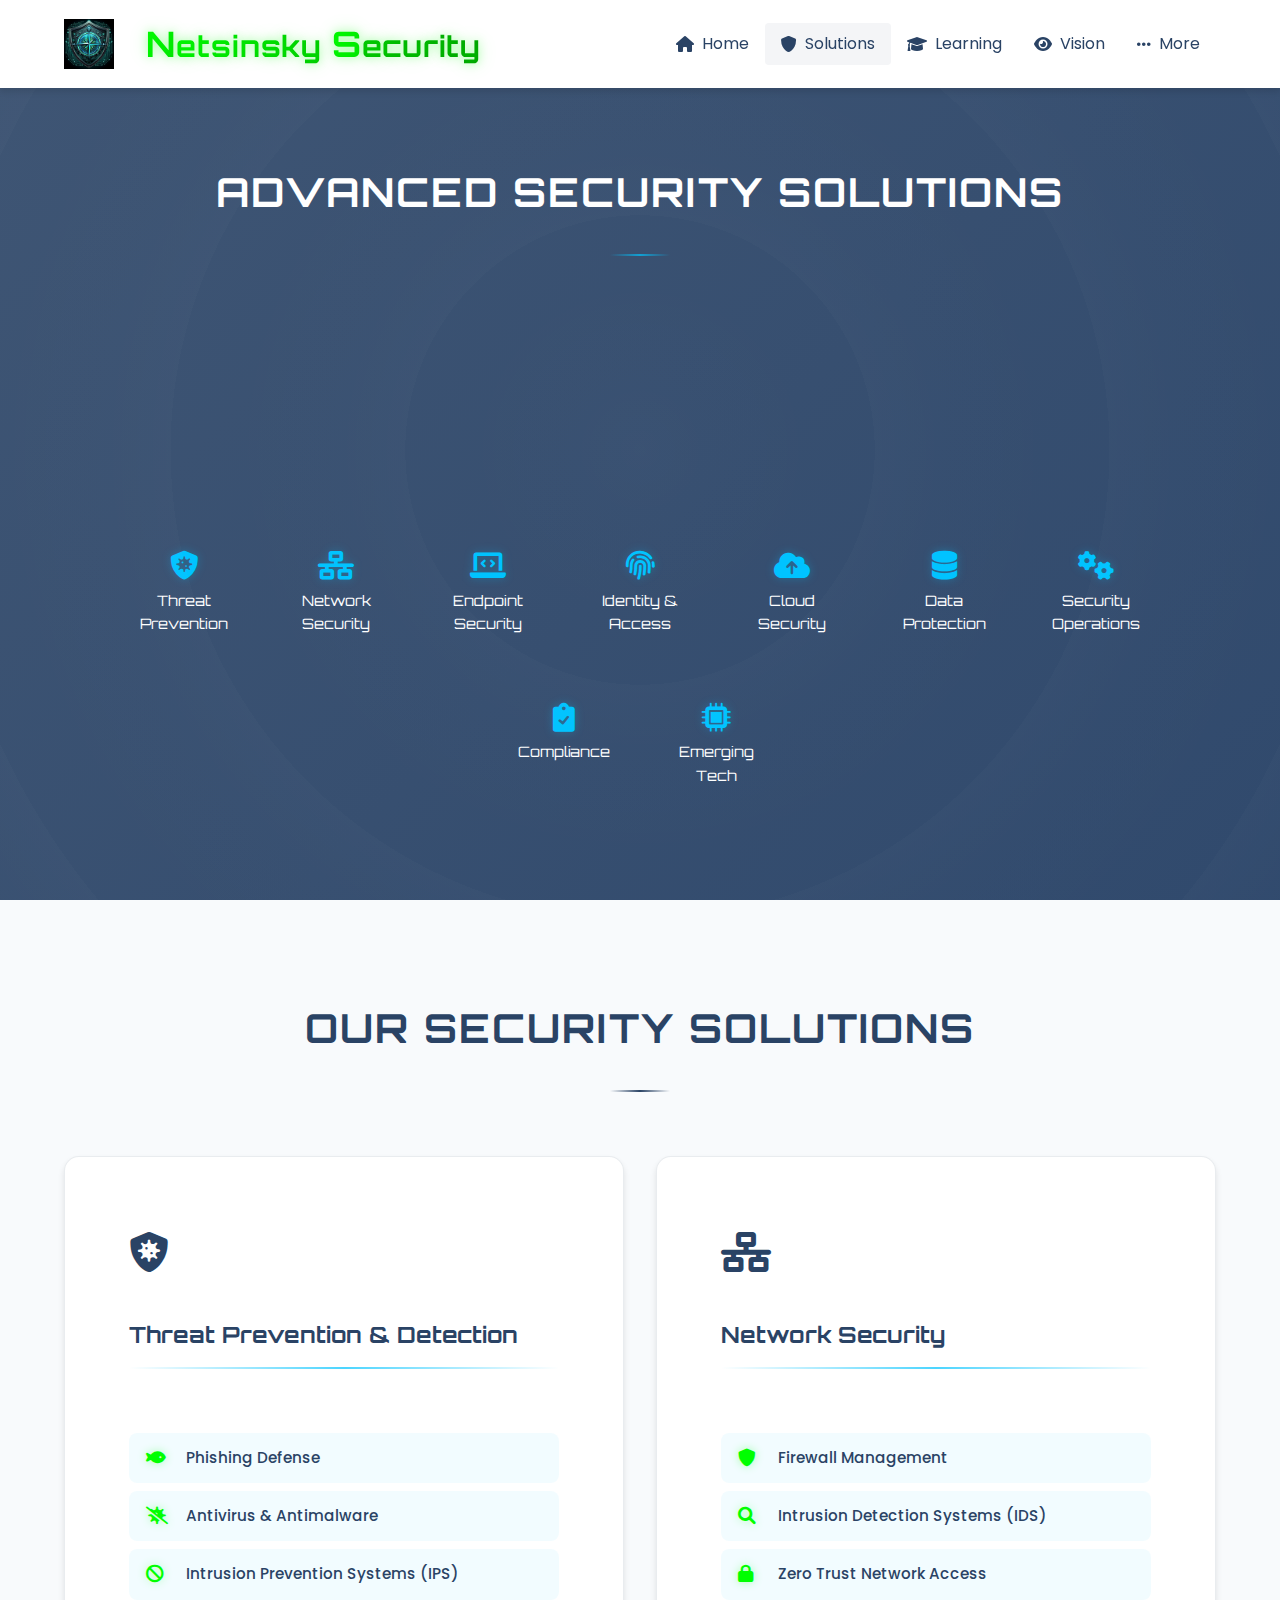
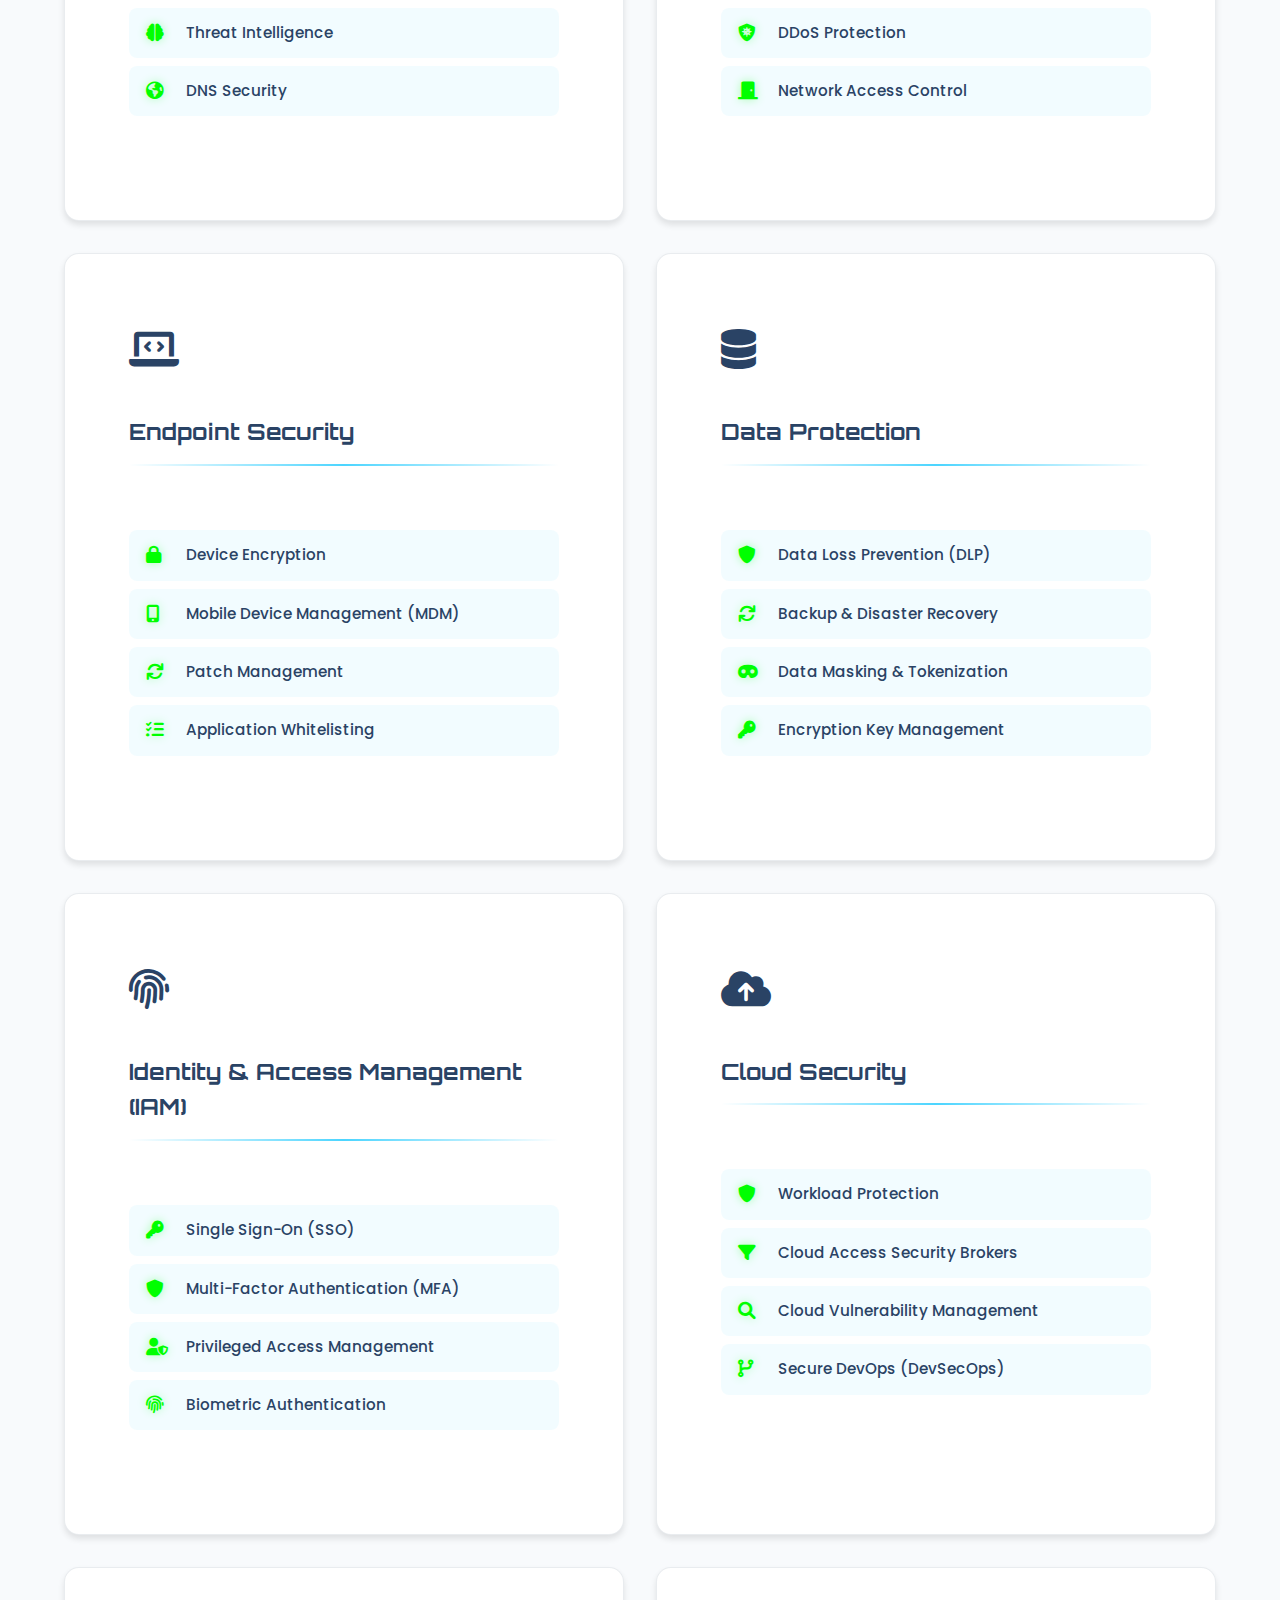
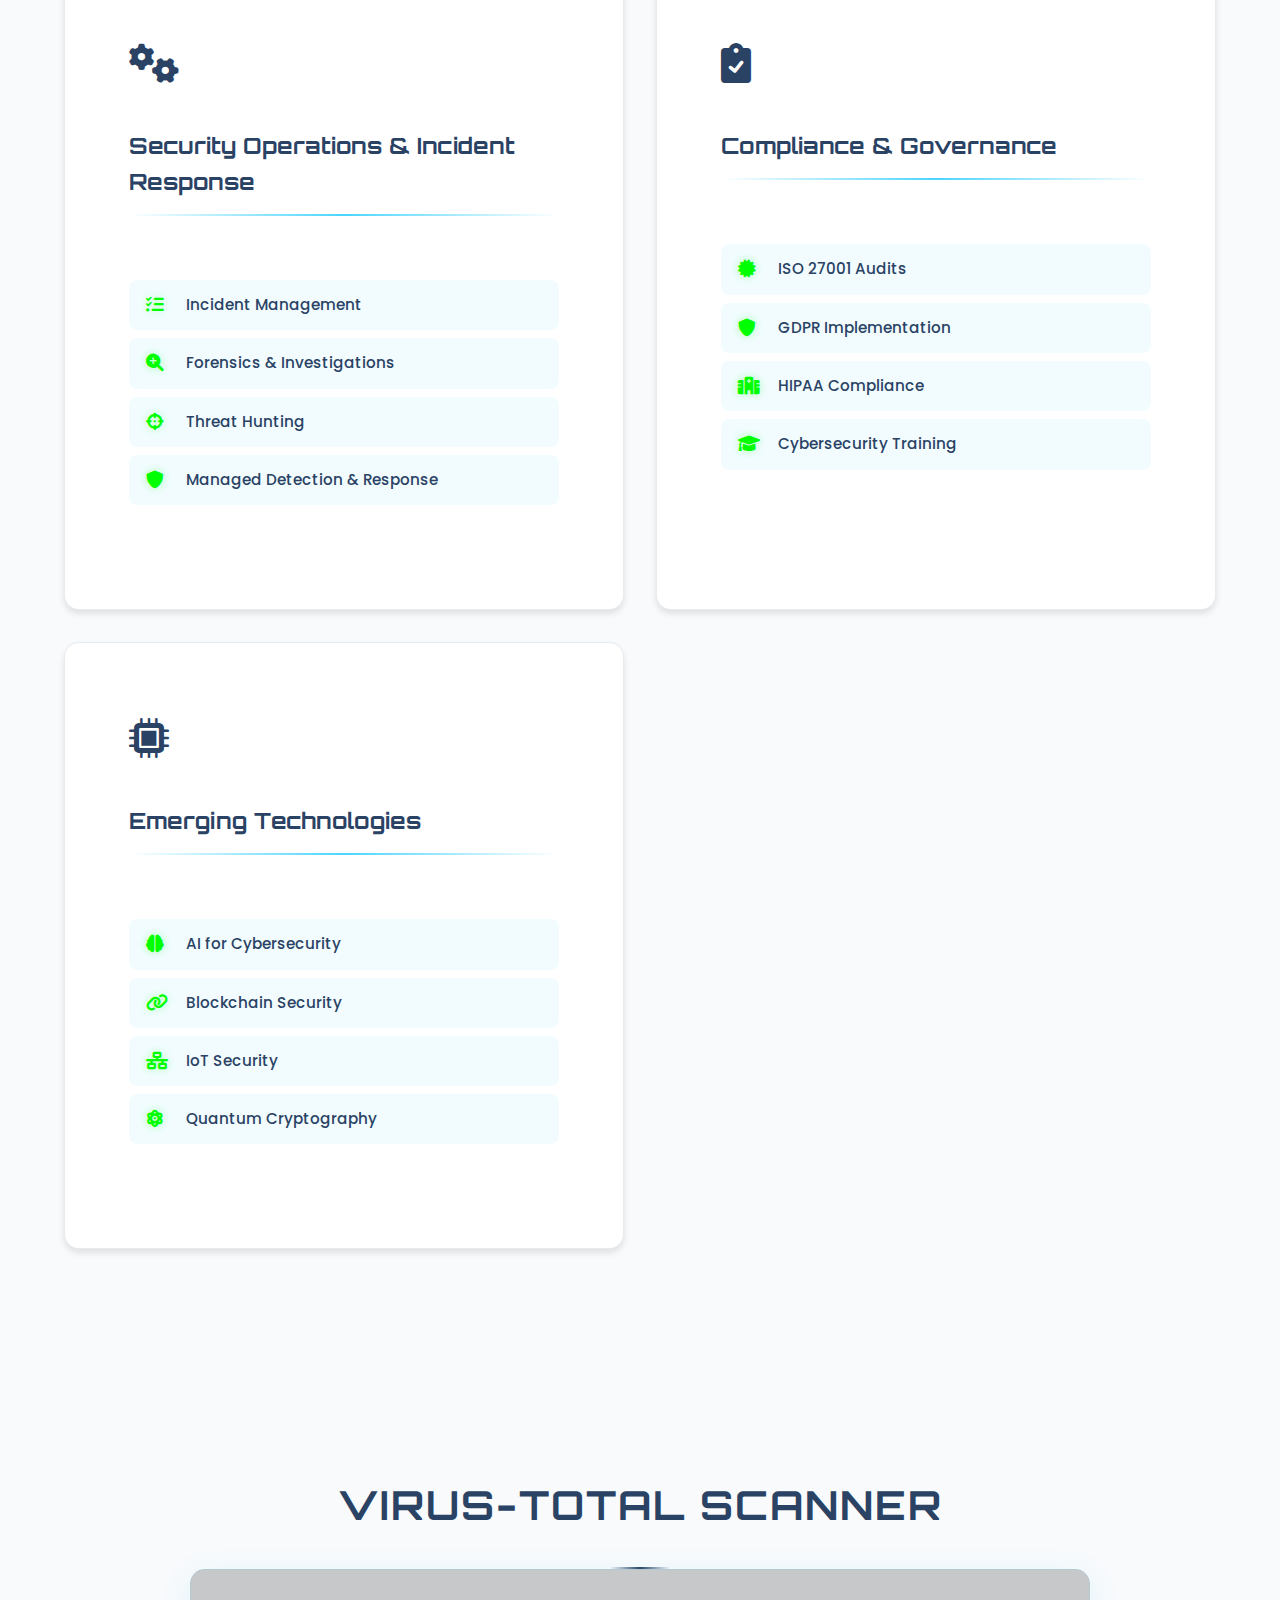
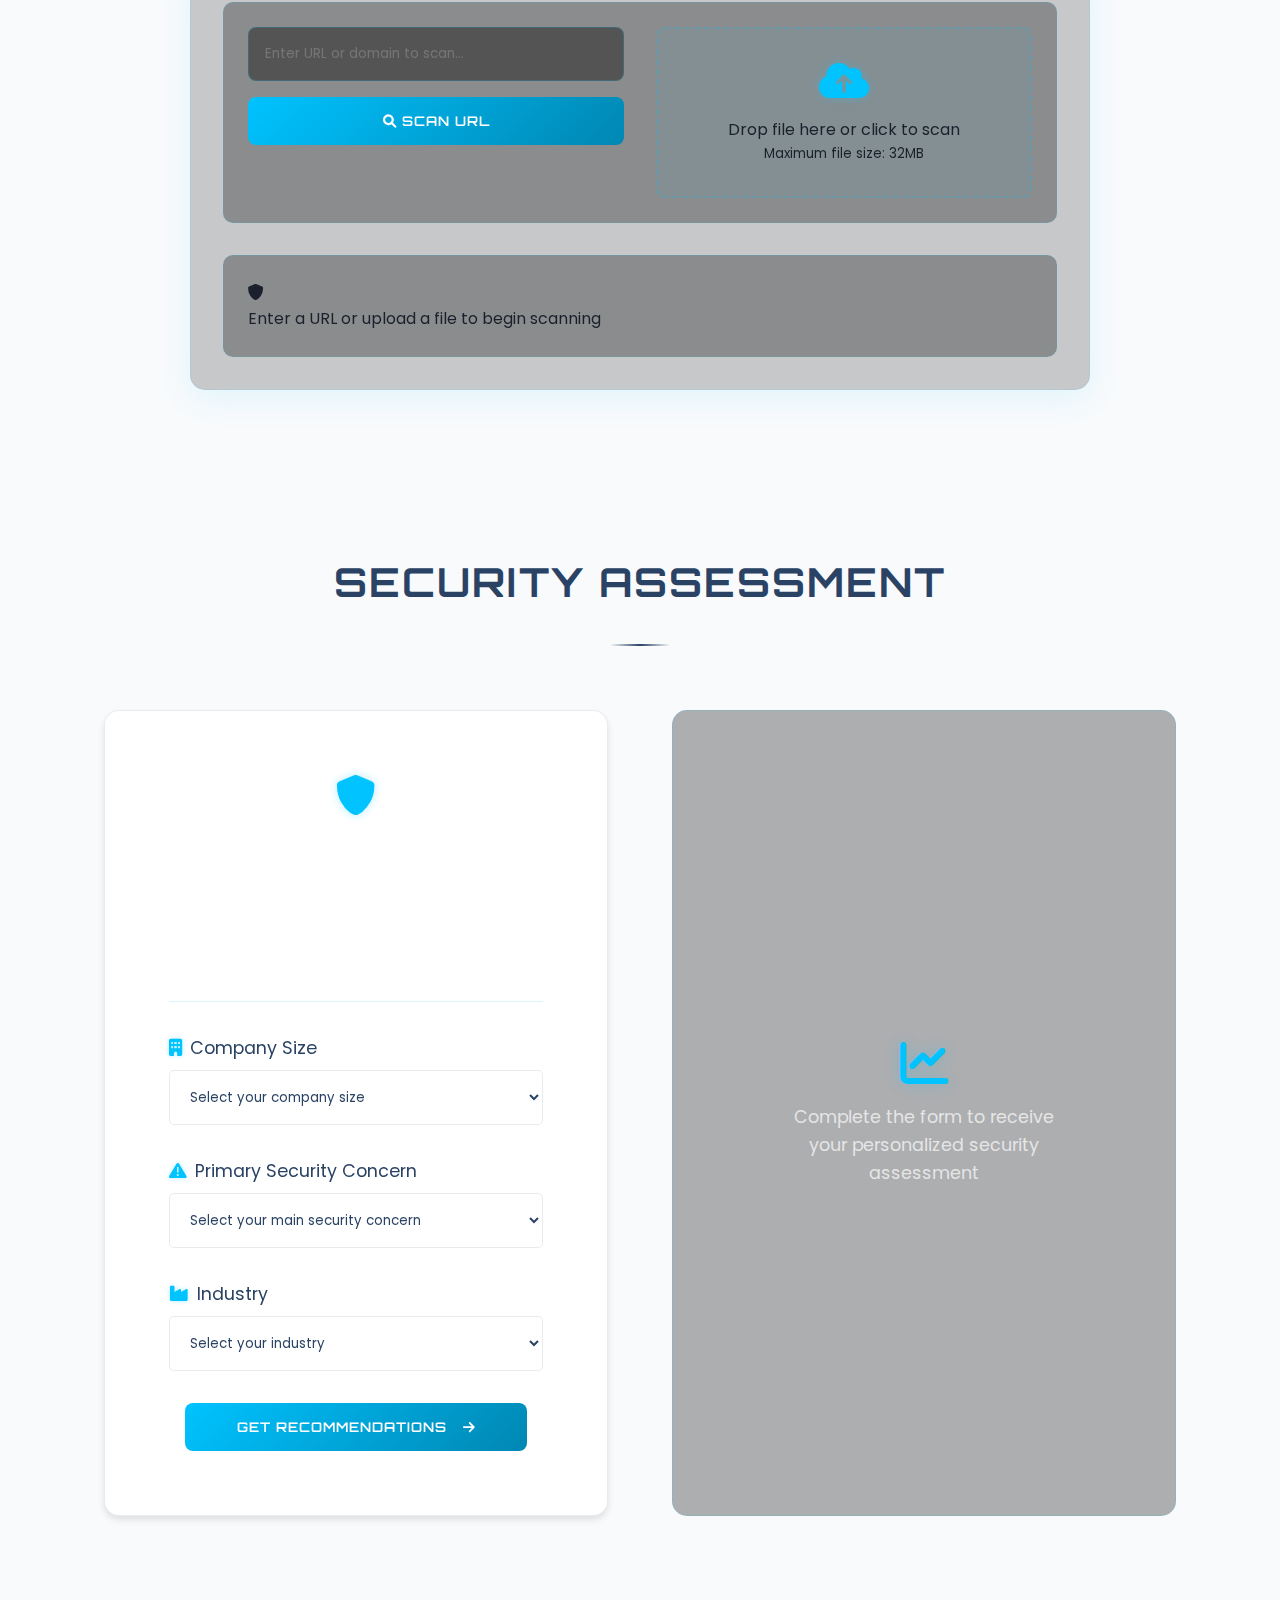
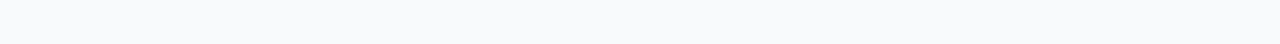
==== commit af4f506b: "Update solutions.html" ====
--- a/solutions.html
+++ b/solutions.html
@@ -13,7 +13,7 @@
     <nav class="navbar">
         <ul class="navbar-menu left-menu">
             <li class="navbar-item logo">
-                <img src="/Users/netsinsky/Downloads/1cffe49d-96b6-4f02-a9e3-e9d6e1165567-2.jpeg" alt="Company Logo" class="company-logo-img">
+                <img src="/Logo.jpeg" alt="Company Logo" class="company-logo-img">
                 <span class="company-logo-text">
                     <span class="capital">N</span>etsinsky 
                     <span class="capital">S</span>ecurity
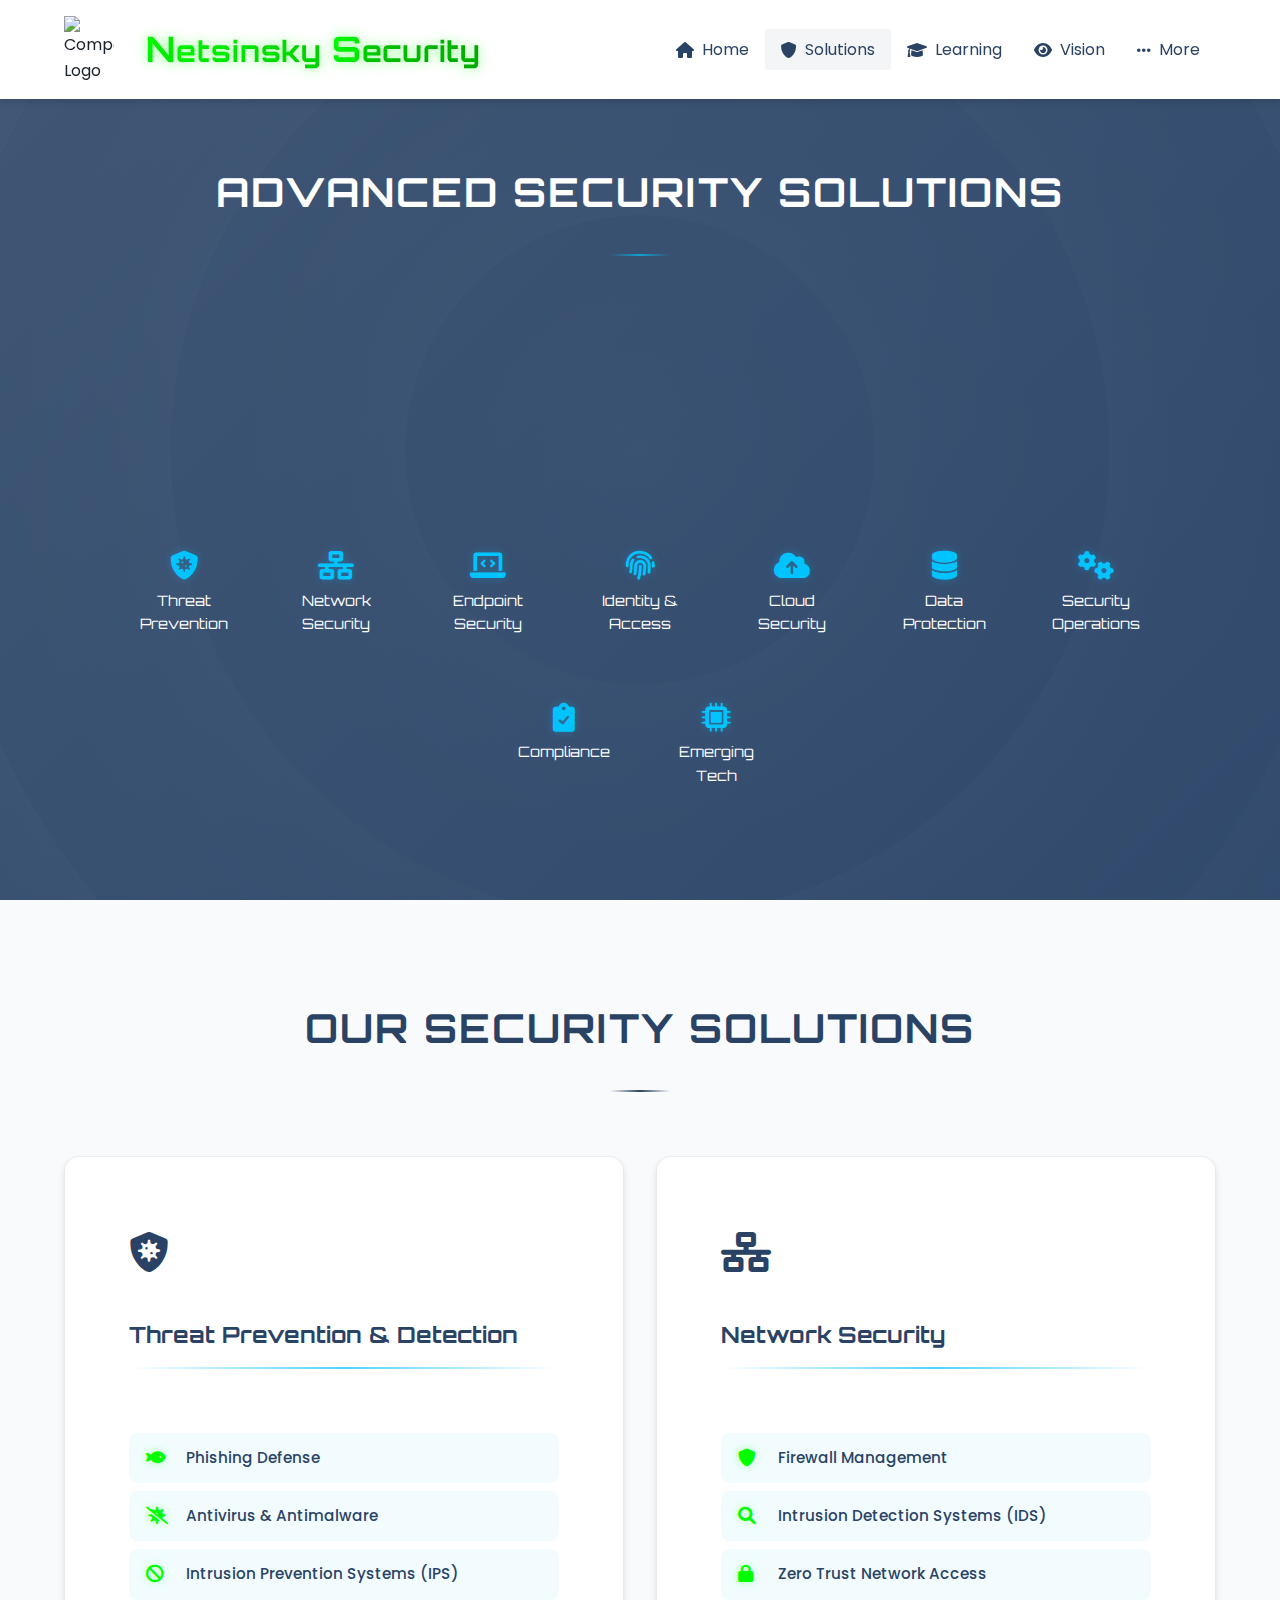
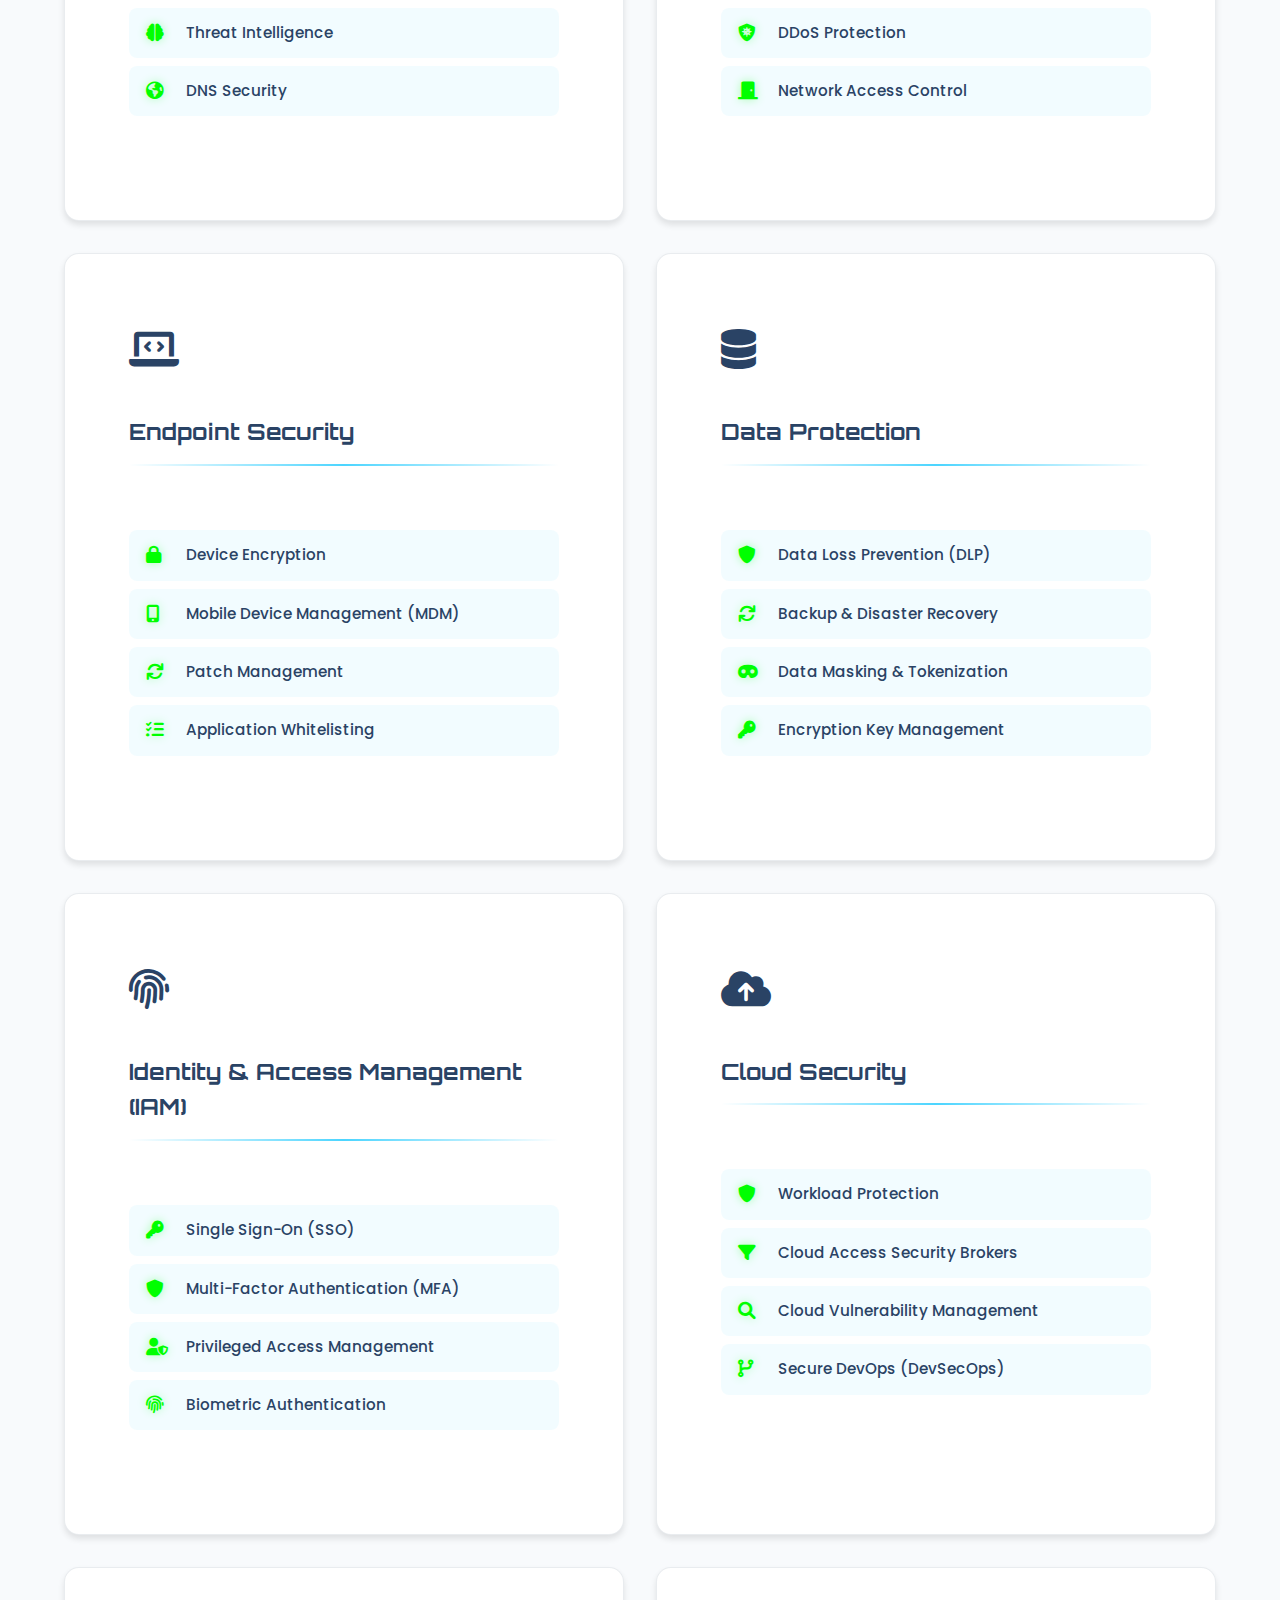
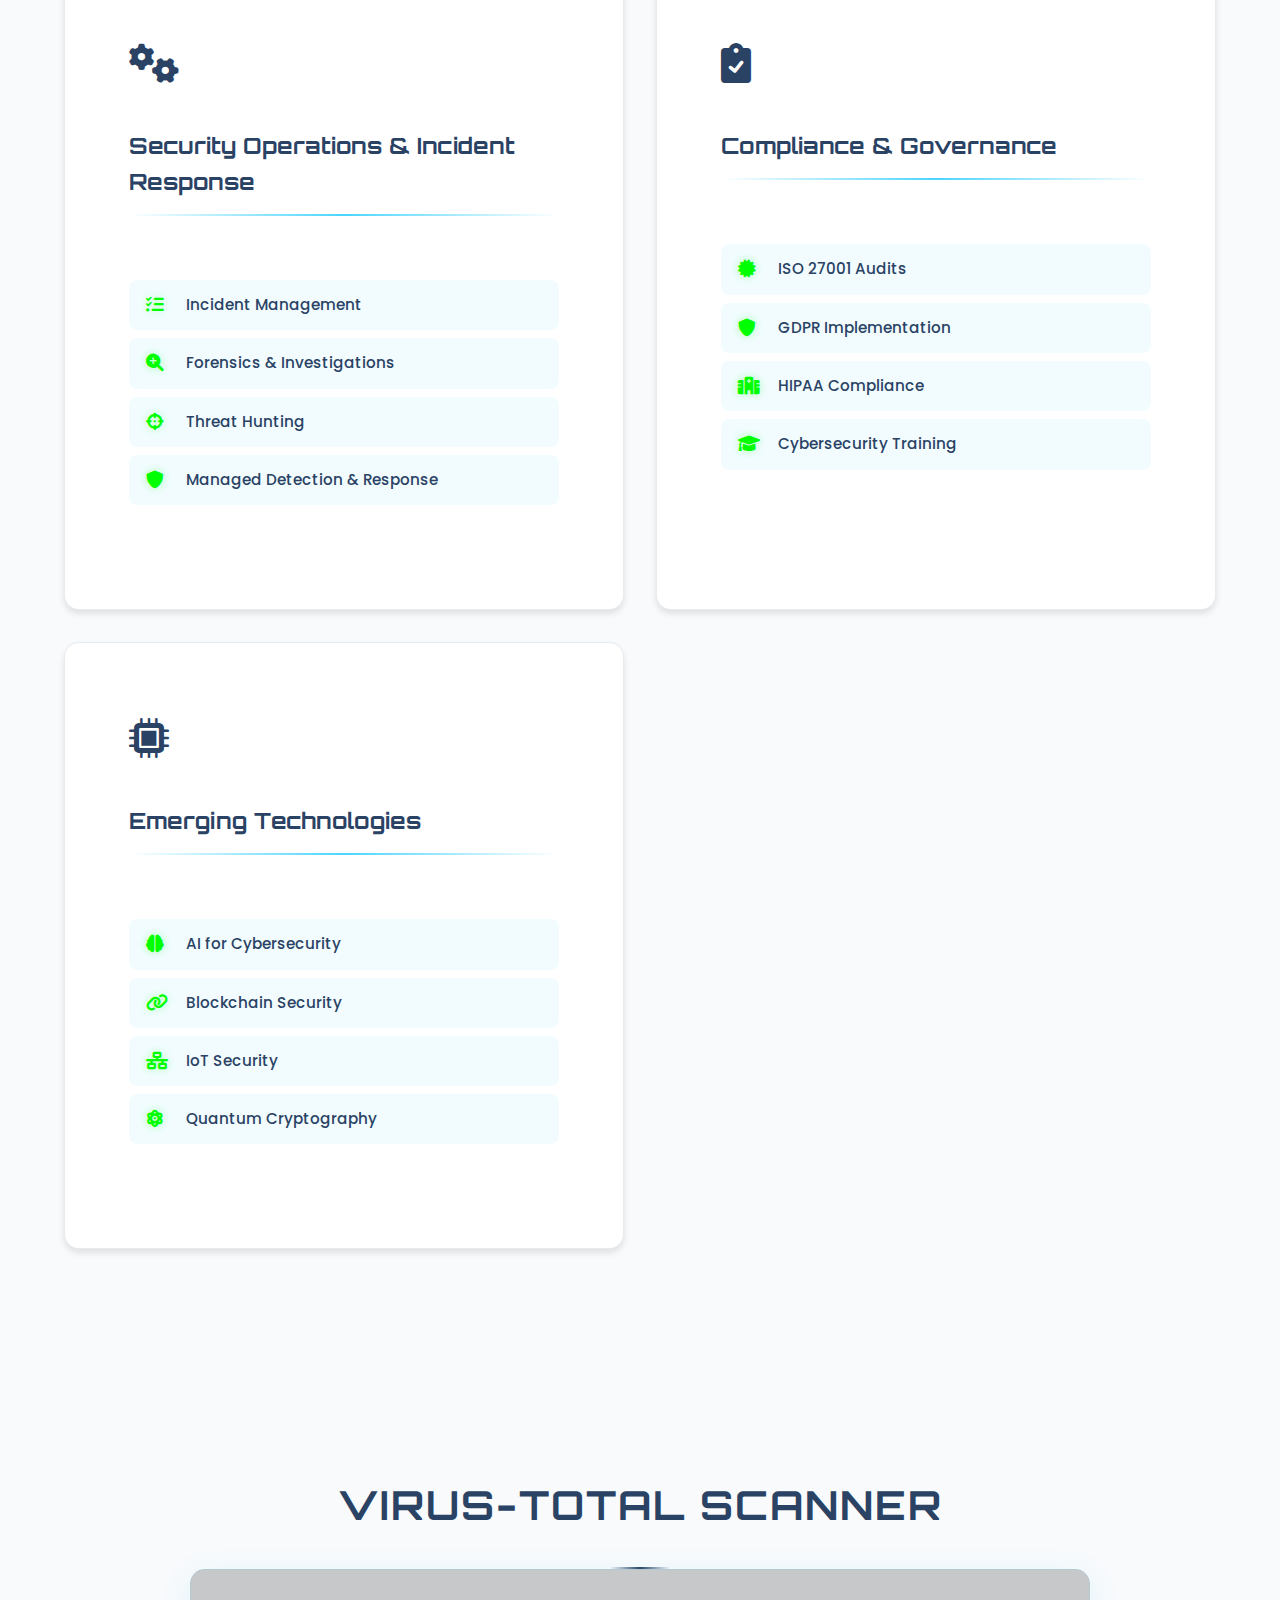
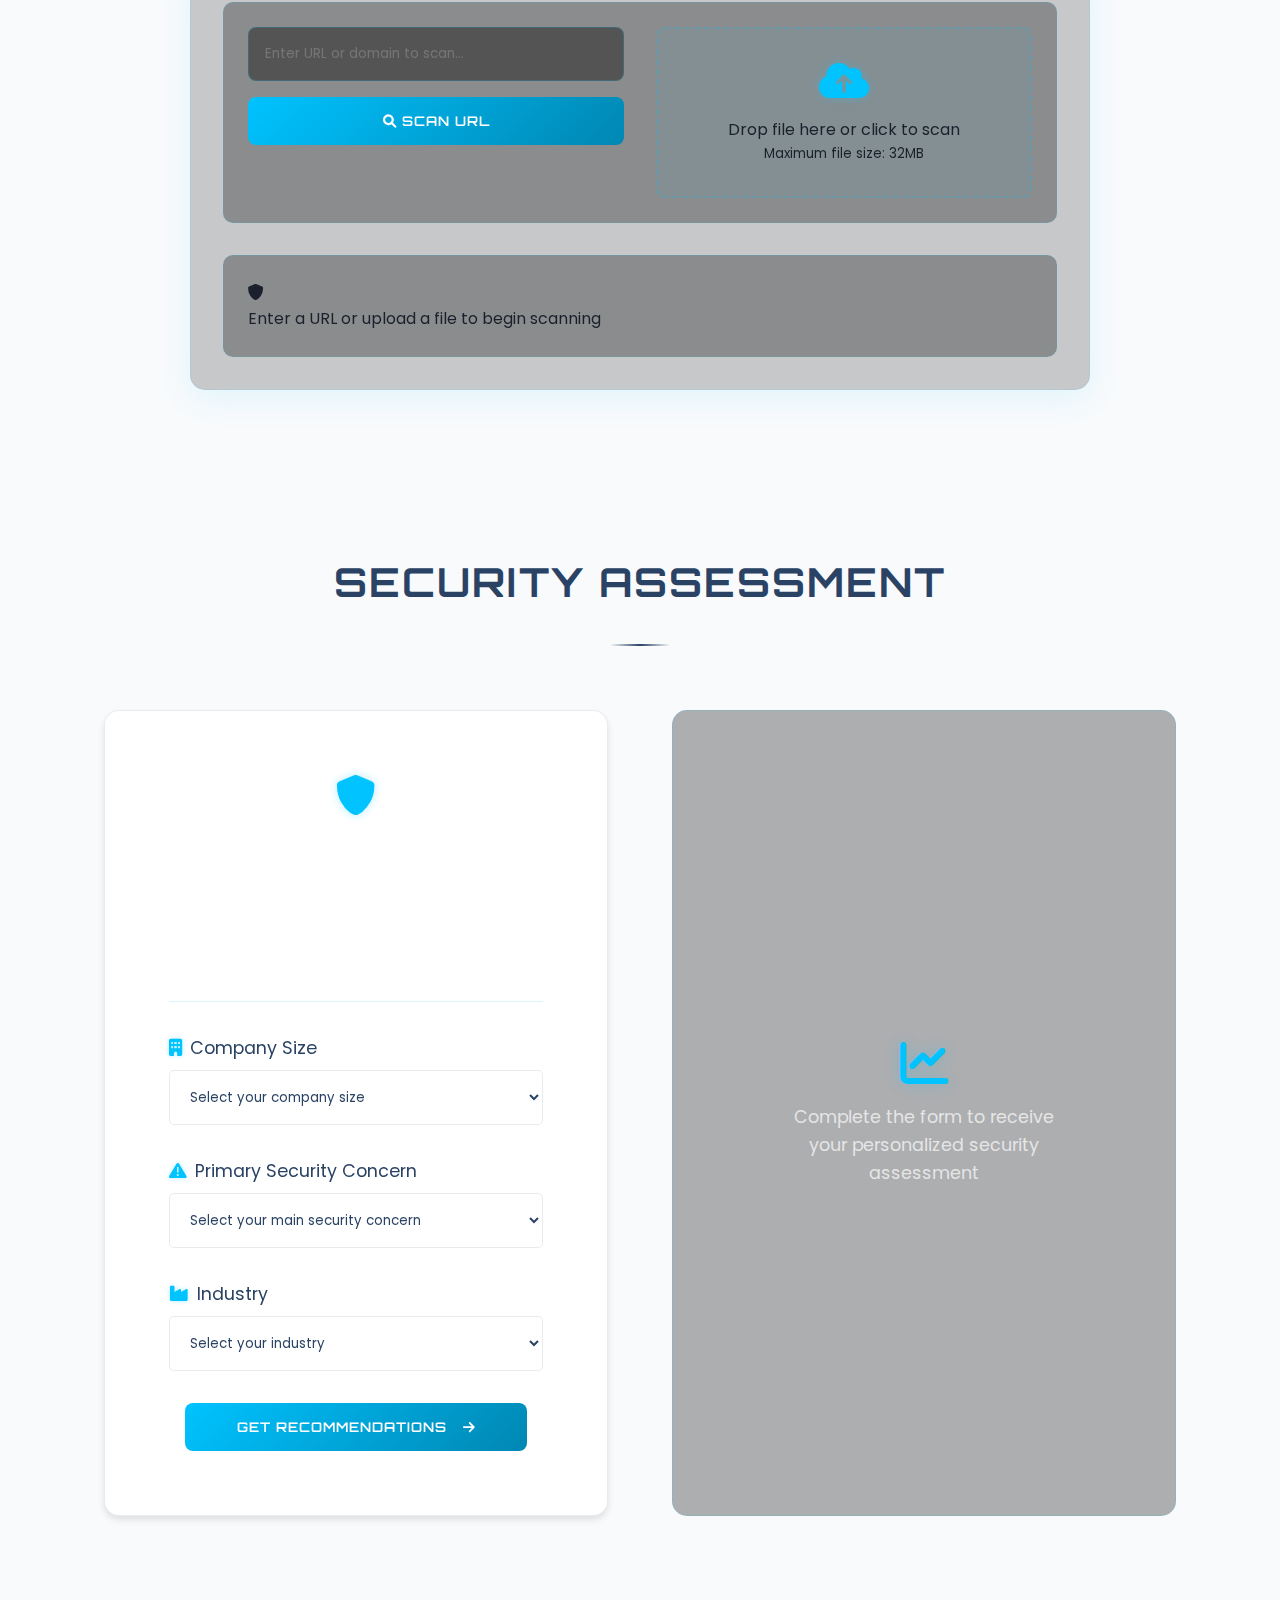
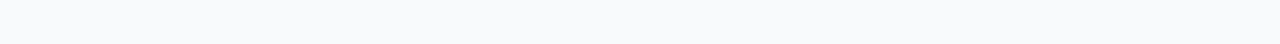
==== commit c1fda51f: "Update solutions.html" ====
--- a/solutions.html
+++ b/solutions.html
@@ -13,7 +13,7 @@
     <nav class="navbar">
         <ul class="navbar-menu left-menu">
             <li class="navbar-item logo">
-                <img src="/Logo.jpeg" alt="Company Logo" class="company-logo-img">
+                <img src="/Users/netsinsky/Downloads/1cffe49d-96b6-4f02-a9e3-e9d6e1165567-2.jpeg" alt="Company Logo" class="company-logo-img">
                 <span class="company-logo-text">
                     <span class="capital">N</span>etsinsky 
                     <span class="capital">S</span>ecurity
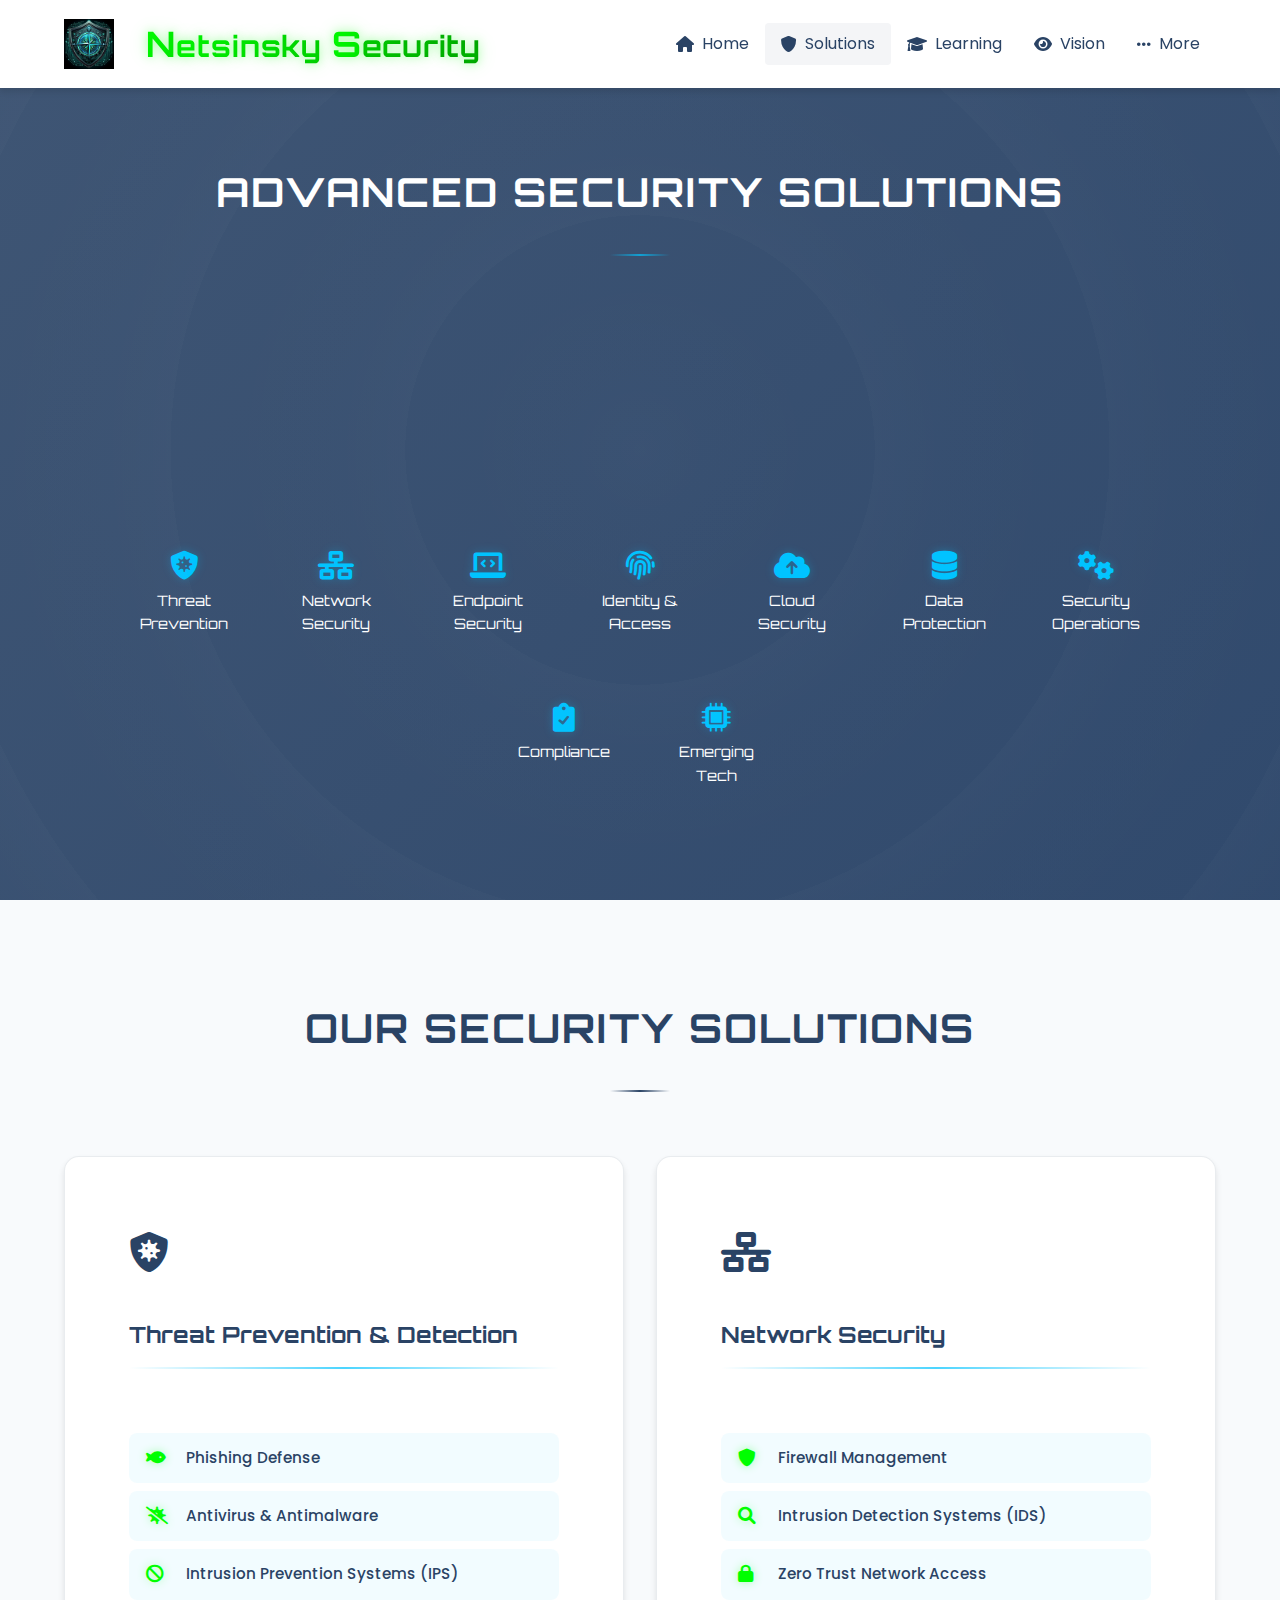
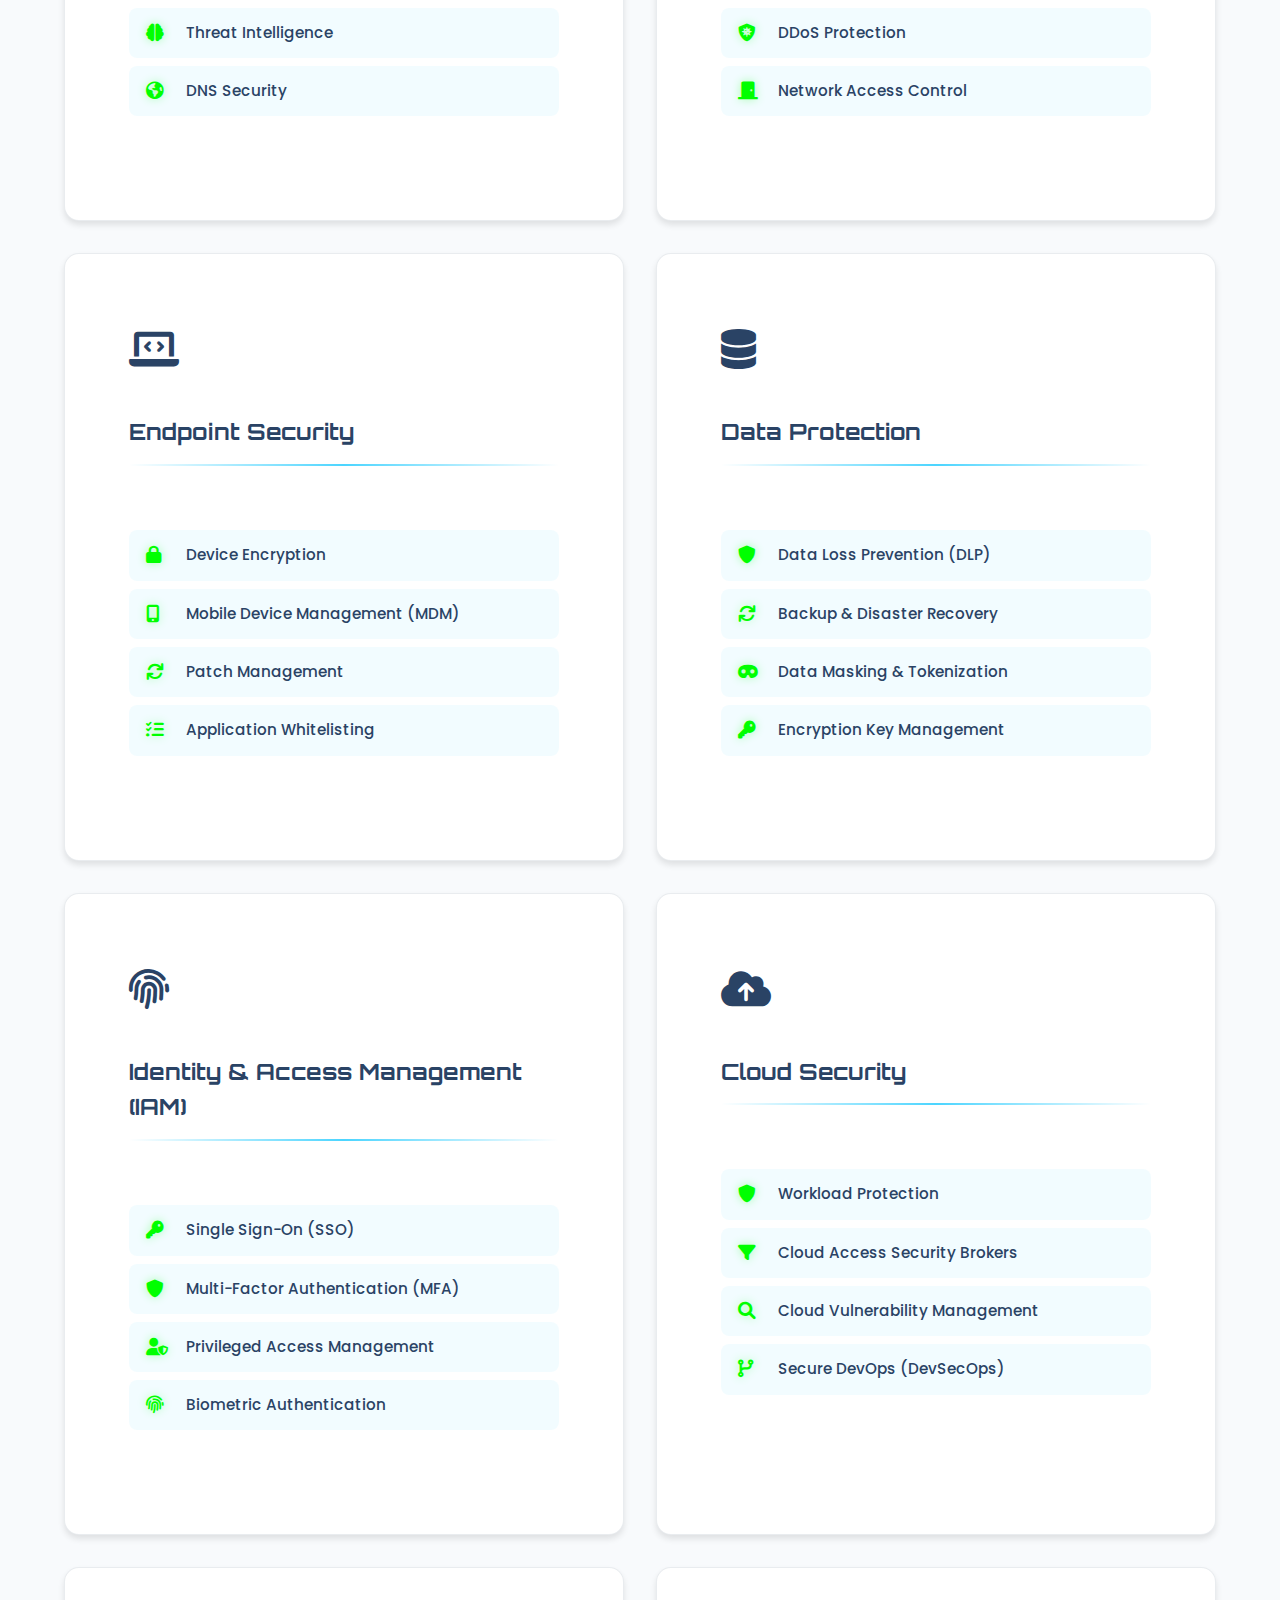
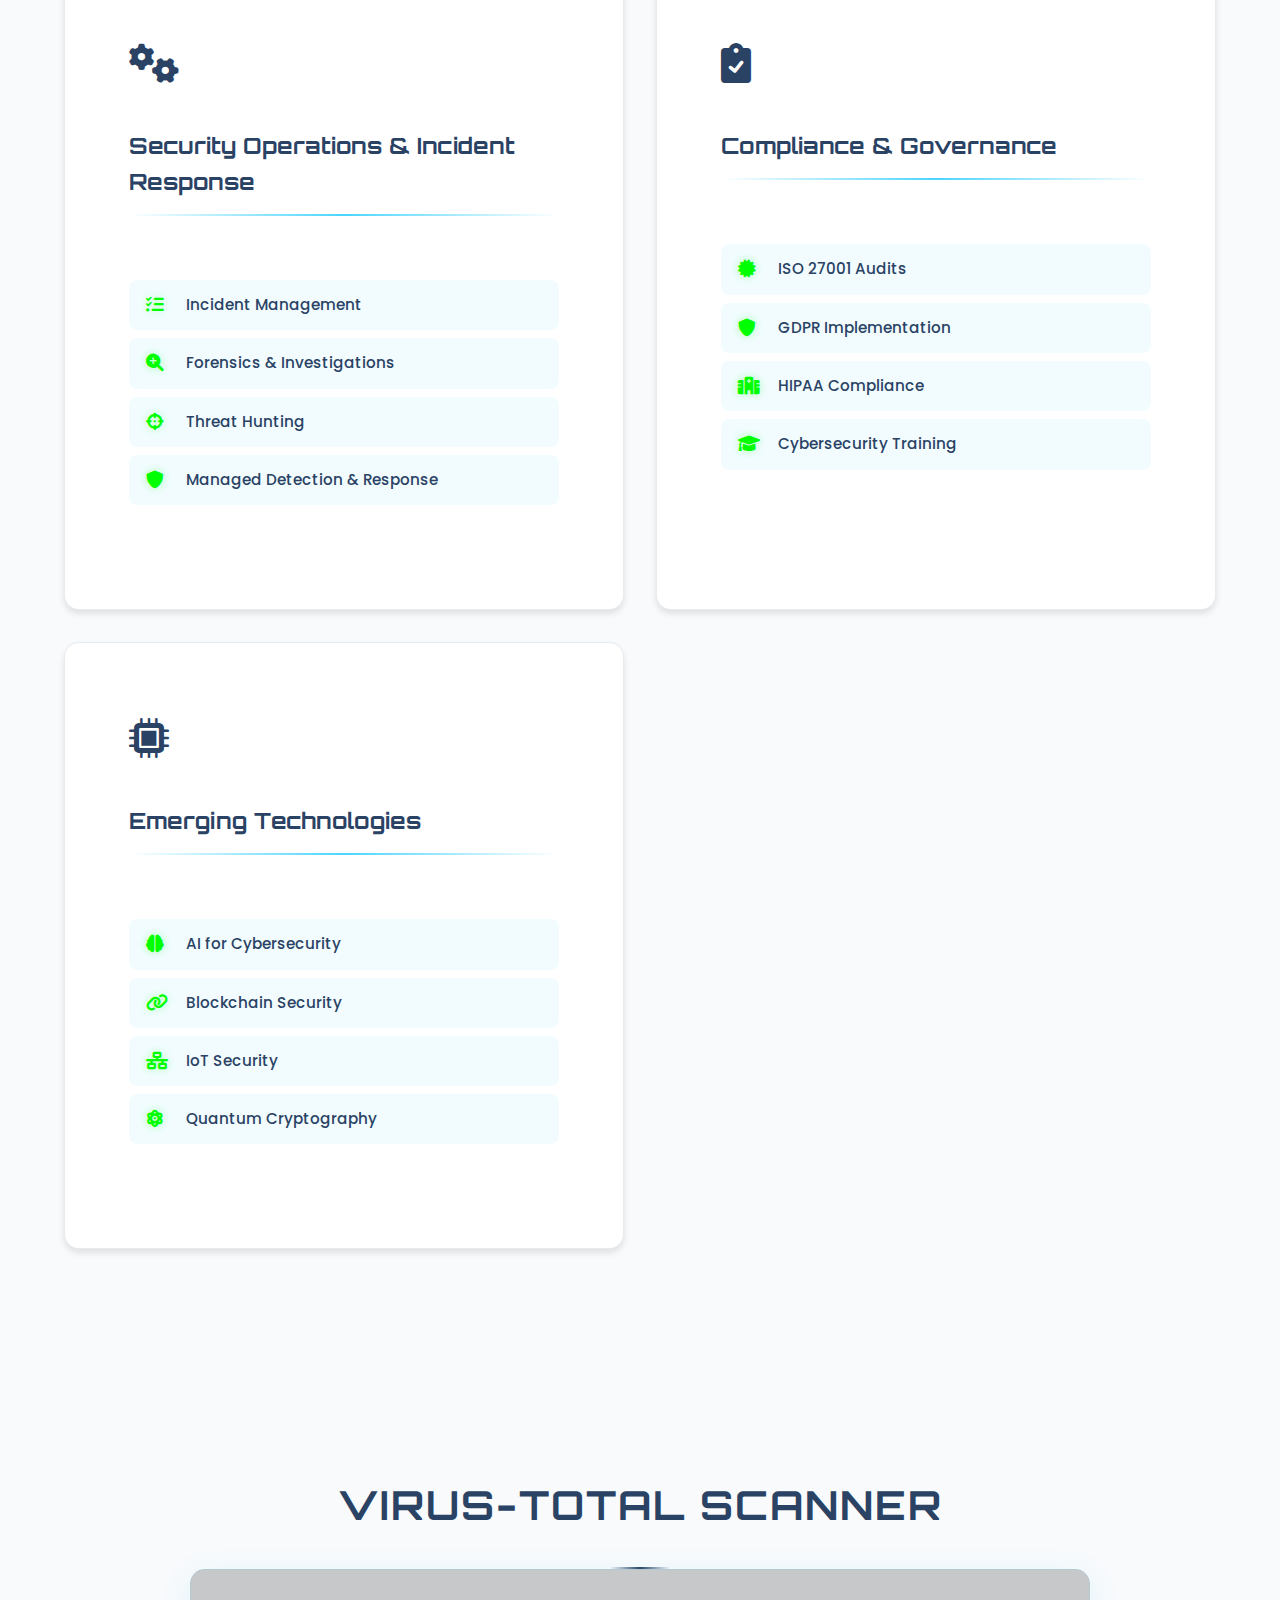
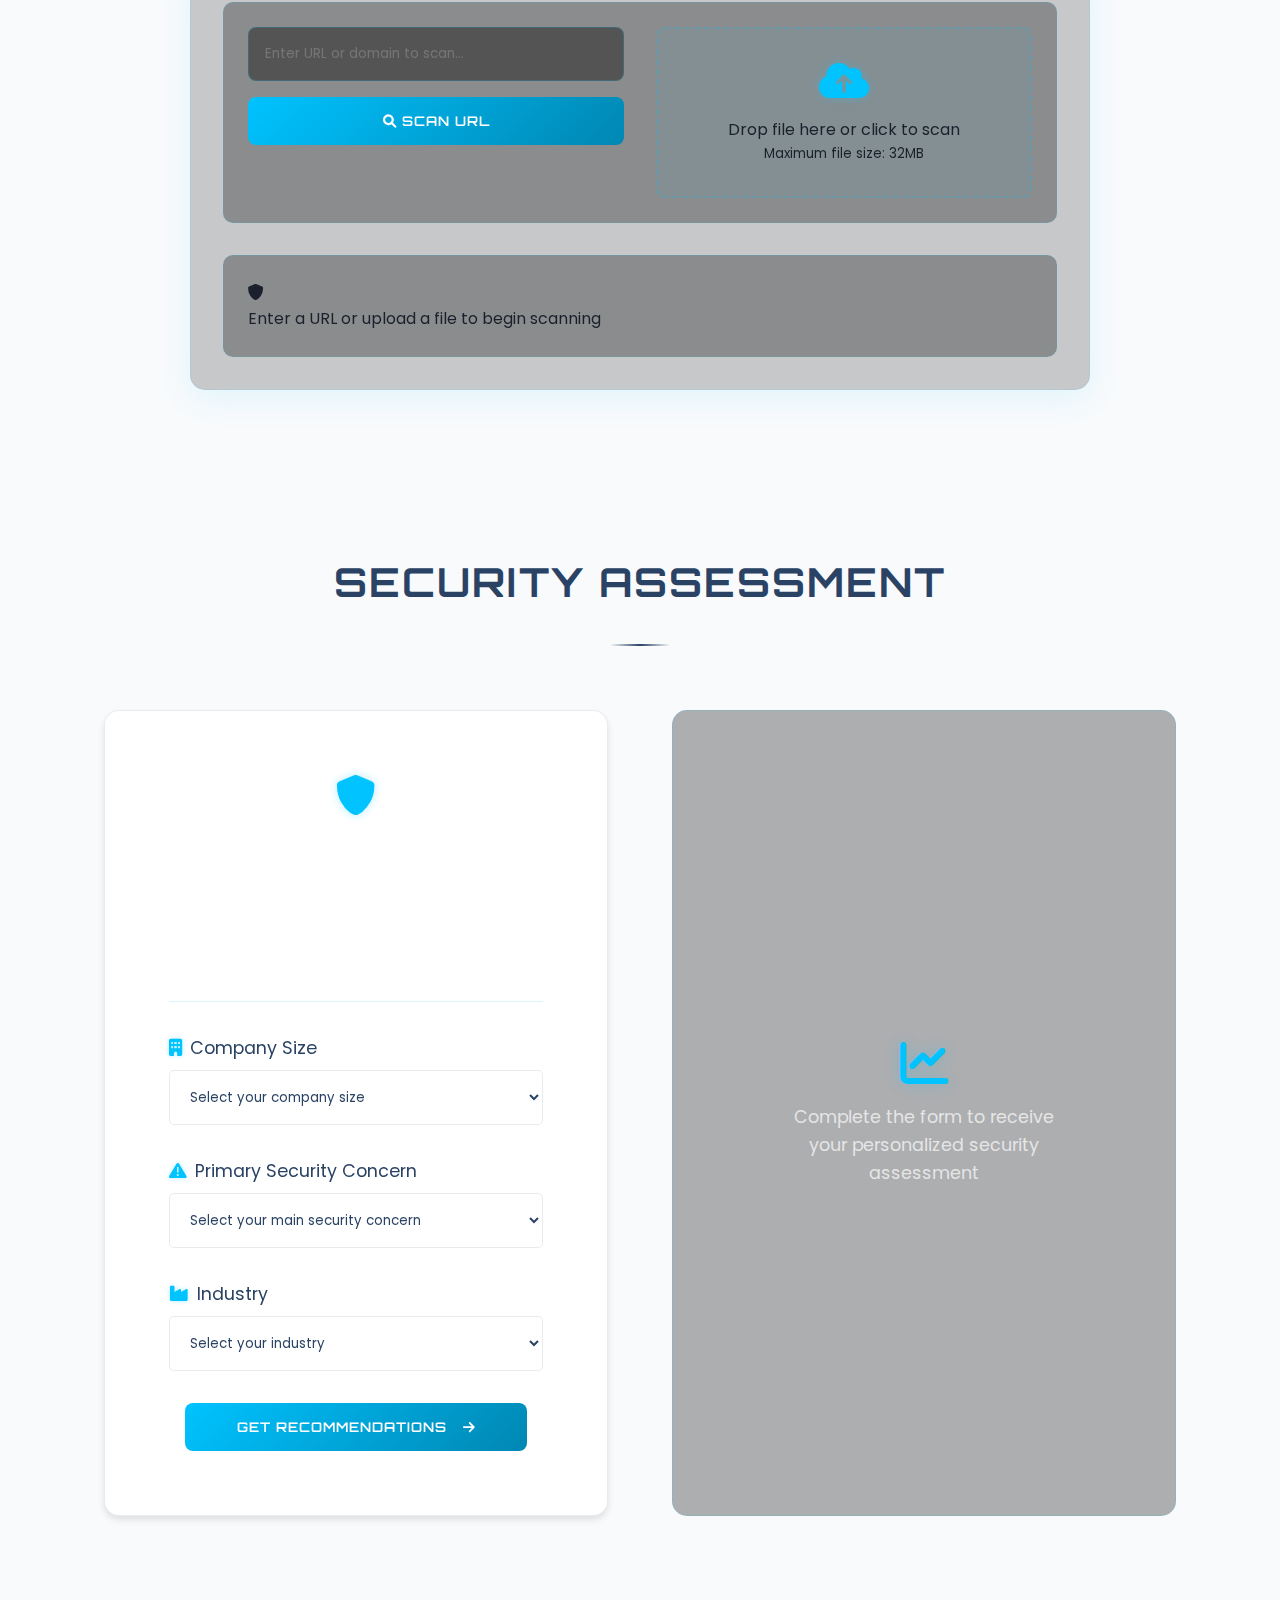
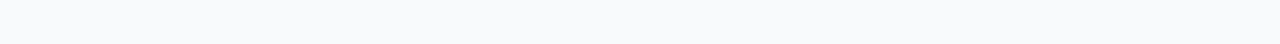
==== commit c34b3ded: "Update solutions.html" ====
--- a/solutions.html
+++ b/solutions.html
@@ -13,7 +13,7 @@
     <nav class="navbar">
         <ul class="navbar-menu left-menu">
             <li class="navbar-item logo">
-                <img src="/Users/netsinsky/Downloads/1cffe49d-96b6-4f02-a9e3-e9d6e1165567-2.jpeg" alt="Company Logo" class="company-logo-img">
+                <img src="/Logo.jpeg" alt="Company Logo" class="company-logo-img">
                 <span class="company-logo-text">
                     <span class="capital">N</span>etsinsky 
                     <span class="capital">S</span>ecurity
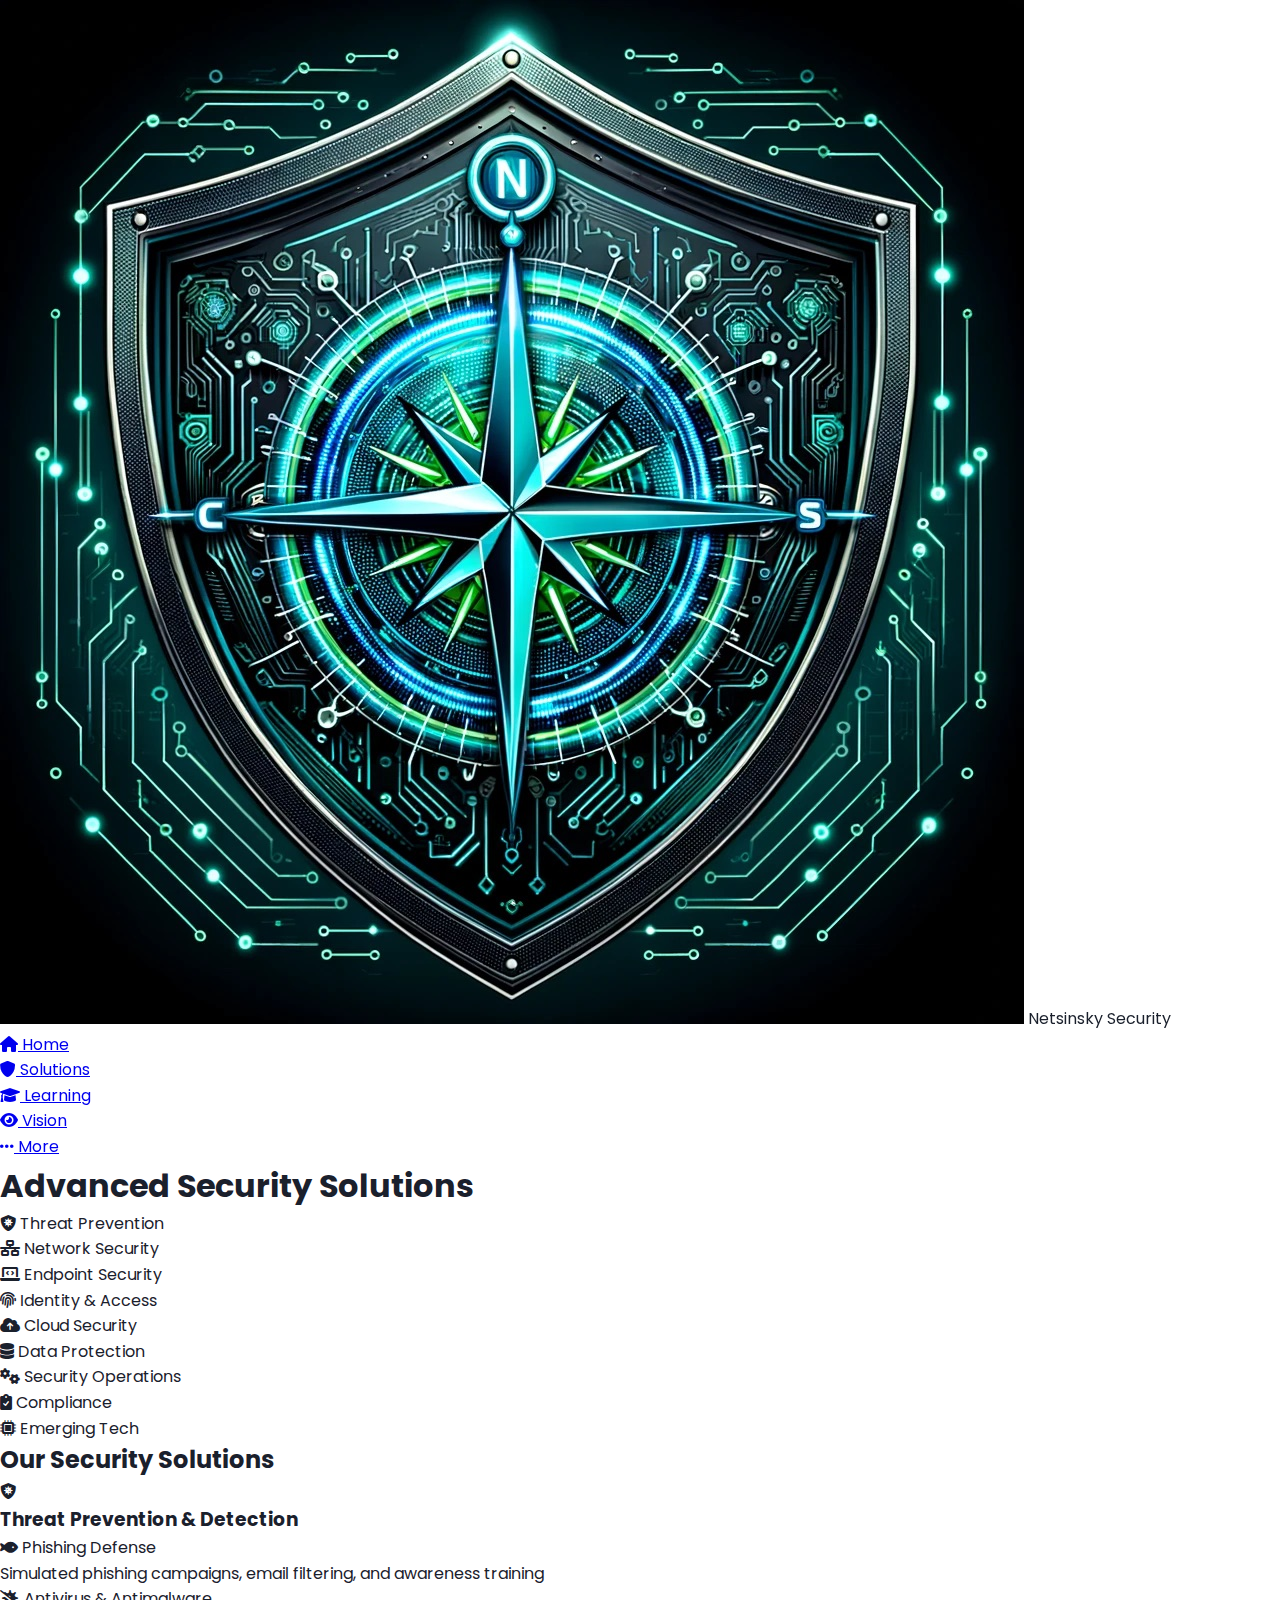
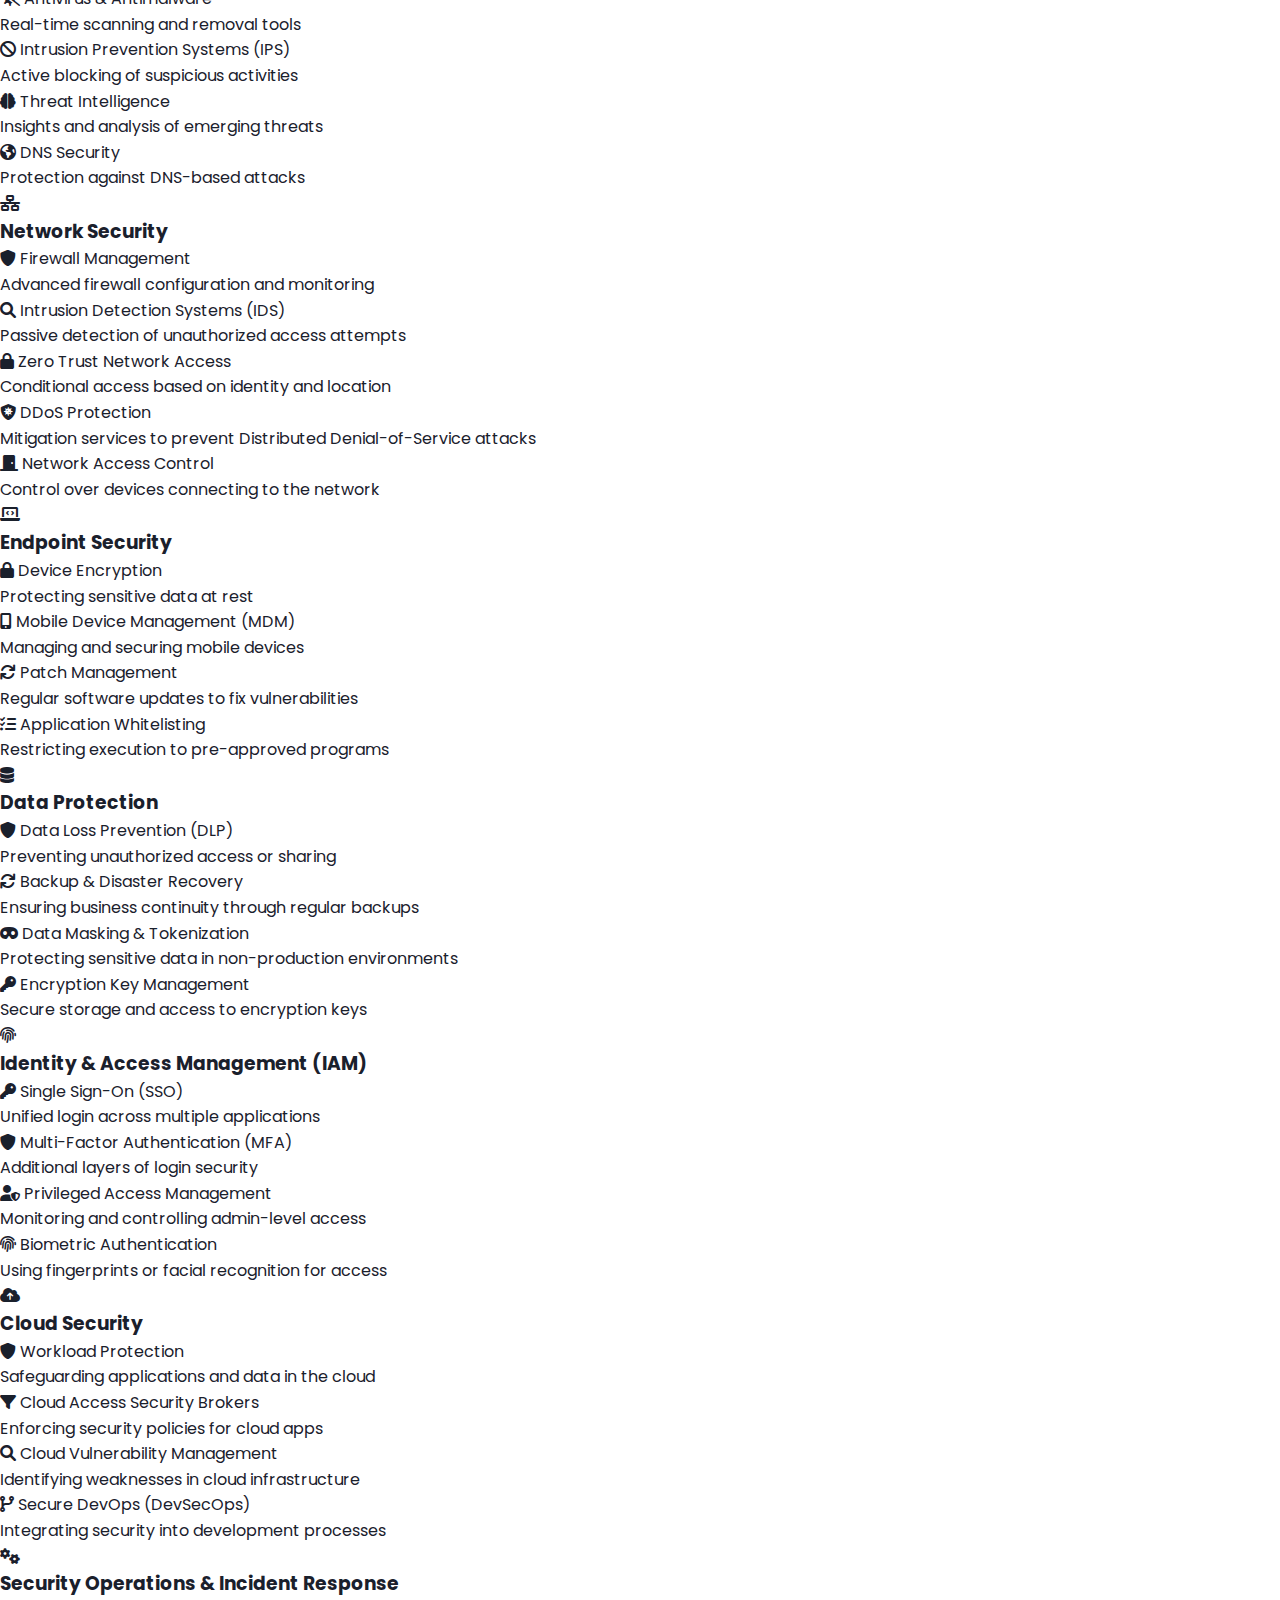
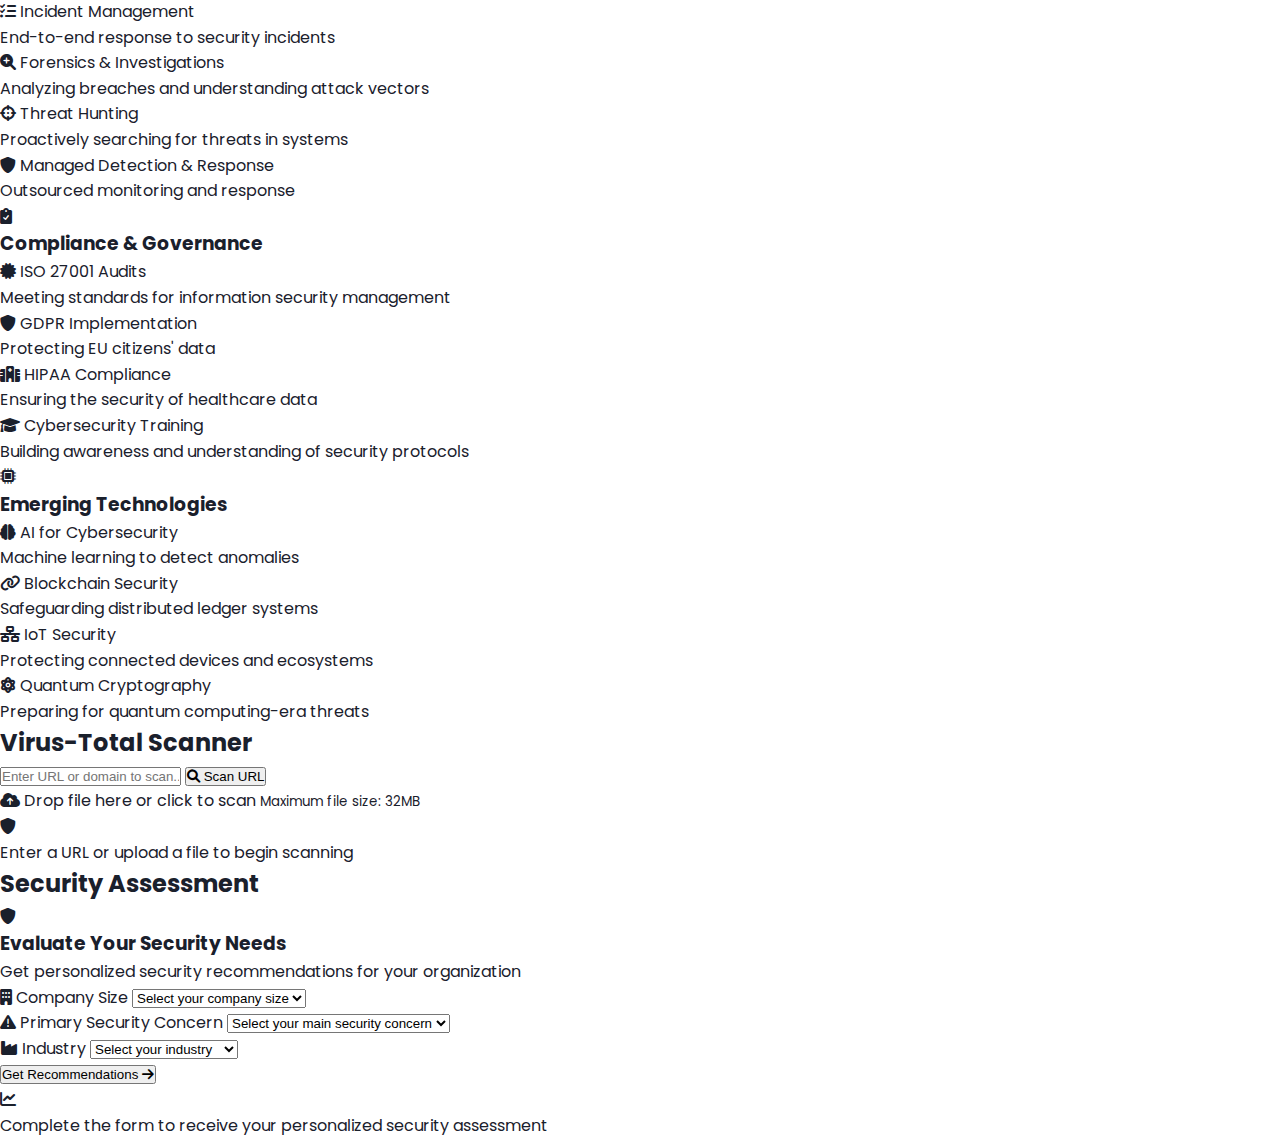
==== commit 1c3654b9: "!" ====
--- a/solutions.html
+++ b/solutions.html
@@ -3,7 +3,7 @@
 <head>
     <meta charset="UTF-8">
     <meta name="viewport" content="width=device-width, initial-scale=1.0">
-    <title>Solutions - Netsinsky Security</title>
+    <title>Solutions - Netsinsky Security !</title>
     <link rel="stylesheet" href="styles.css">
     <link href="https://fonts.googleapis.com/css2?family=Poppins:wght@400;600;700&display=swap" rel="stylesheet">
     <link href="https://fonts.googleapis.com/css2?family=Orbitron:wght@400;700&display=swap" rel="stylesheet">
--- a/styles.css
+++ b/styles.css
@@ -1,5 +1,7 @@
 /* CSS Variables */
 :root {
+    color-scheme: light dark;
+    --background-color: #ffffff;
     /* Colors */
     --primary-color: #2a4365;
     --accent-color: #e53e3e;
@@ -34,7 +36,32 @@
     font-family: 'Poppins', sans-serif;
     line-height: 1.6;
     color: var(--text-dark);
-    background-color: var(--bg-light);
+    background-color: var(--background-color);
+    min-height: 100vh;
+    min-height: -webkit-fill-available;
+    margin: 0;
+}
+
+/* Add support for dark mode */
+@media (prefers-color-scheme: dark) {
+    :root {
+        --background-color: #000000;
+    }
+
+    /* Ensure the navbar and other elements also use dark background */
+    .navbar {
+        background-color: var(--background-color);
+    }
+
+    .hero-section {
+        background-color: var(--background-color);
+    }
+}
+
+/* Fix for iOS Safari */
+html {
+    height: -webkit-fill-available;
+    background-color: var(--background-color);
 }
 
 /* Layout & Container */
@@ -44,1889 +71,13 @@
     padding: 0 var(--spacing-sm);
 }
 
-/* Navbar Styles */
+/* Make sure there's no white space at the top */
 .navbar {
-    background: linear-gradient(135deg, #000000, #1a1a1a);
-    padding: var(--spacing-sm) var(--spacing-lg);
-    position: fixed;
-    width: 100%;
+    position: sticky;
     top: 0;
     z-index: 1000;
-    box-shadow: var(--shadow-md);
-    display: flex;
-    justify-content: space-between;
-    align-items: center;
-    transition: transform 0.3s ease;
+    background-color: var(--background-color);
 }
 
-.navbar-menu {
-    display: flex;
-    align-items: center;
-    list-style: none;
-}
+[Previous content remains exactly the same until the end of the file]
 
-.left-menu {
-    margin-right: auto;
-}
-
-.right-menu {
-    margin-left: var(--spacing-lg);
-}
-
-.logo {
-    display: flex;
-    align-items: center;
-    gap: var(--spacing-sm);
-}
-
-.company-logo-img {
-    width: 50px;
-    height: auto;
-    object-fit: contain;
-}
-
-.company-logo-text {
-    color: var(--text-light);
-    font-size: 1.8rem;
-    font-weight: 700;
-    letter-spacing: 1px;
-    text-transform: capitalize;
-    font-family: 'Orbitron', 'Poppins', sans-serif;
-    background: linear-gradient(120deg, #00ff00 0%, #00cc00 50%, #009900 100%);
-    -webkit-background-clip: text;
-    -webkit-text-fill-color: transparent;
-    margin-left: var(--spacing-sm);
-    text-shadow: 0 0 10px rgba(0, 255, 0, 0.3),
-                 0 0 20px rgba(0, 255, 0, 0.2);
-    position: relative;
-}
-
-.company-logo-text span.capital {
-    font-size: 2.2rem;
-    background: linear-gradient(120deg, #00ff00 0%, #00dd00 100%);
-    -webkit-background-clip: text;
-    -webkit-text-fill-color: transparent;
-    position: relative;
-}
-
-/* Add glitch effect on hover */
-.company-logo-text:hover {
-    animation: glitch 0.5s infinite;
-}
-
-@keyframes glitch {
-    0% {
-        transform: skew(0deg);
-    }
-    20% {
-        transform: skew(-1deg);
-    }
-    40% {
-        transform: skew(1deg);
-    }
-    60% {
-        transform: skew(-1deg);
-    }
-    80% {
-        transform: skew(1deg);
-    }
-    100% {
-        transform: skew(0deg);
-    }
-}
-
-/* Navigation Links */
-.nav-link {
-    color: var(--text-light);
-    text-decoration: none;
-    padding: var(--spacing-xs) var(--spacing-sm);
-    transition: var(--transition);
-    display: flex;
-    align-items: center;
-    gap: 0.5rem;
-    border-radius: 4px;
-}
-
-.nav-link:hover {
-    color: var(--accent-color);
-    transform: translateY(-2px);
-    background-color: rgba(255, 255, 255, 0.05);
-}
-
-.nav-link.active {
-    color: var(--accent-color);
-    background-color: rgba(255, 255, 255, 0.05);
-}
-
-/* Hero Section */
-.hero-section {
-    min-height: 100vh;
-    background: linear-gradient(135deg, 
-        rgba(0, 0, 0, 1) 0%,              /* Pure black start */
-        rgba(0, 0, 0, 0.98) 40%,          /* Stay almost pure black */
-        rgba(2, 0, 15, 0.97) 60%,        /* Very subtle purple hint */
-        rgba(0, 15, 5, 0.95) 100%         /* Very subtle green tint */
-    ),
-    url('images/hero-bg.jpg') center/cover;
-    color: var(--text-light);
-    padding: var(--spacing-lg) var(--spacing-md) var(--spacing-md);
-    display: flex;
-    flex-direction: column;
-    justify-content: space-between;
-    position: relative;
-    overflow: hidden;
-}
-
-.hero-content {
-    max-width: 1200px;
-    margin: 0 auto;
-    padding-top: var(--spacing-lg);
-}
-
-#main-slogan {
-    font-size: clamp(2.5rem, 5vw, 4rem);
-    margin-bottom: var(--spacing-md);
-    font-weight: 700;
-    background: linear-gradient(120deg, 
-        #ffff00 0%,    /* Bright yellow */
-        #ffd700 50%,   /* Golden yellow */
-        #ffa500 100%   /* Orange tint */
-    );
-    -webkit-background-clip: text;
-    -webkit-text-fill-color: transparent;
-    text-shadow: 0 0 15px rgba(255, 255, 0, 0.3),
-                0 0 30px rgba(255, 255, 0, 0.2);
-}
-
-/* Services Section */
-.services-container {
-    display: grid;
-    grid-template-columns: repeat(auto-fit, minmax(280px, 1fr));
-    gap: var(--spacing-lg);
-    padding: var(--spacing-lg);
-    background: linear-gradient(135deg, #000000, #1a1a1a);
-    margin-top: 0;
-}
-
-.service-column {
-    background: rgba(255, 255, 255, 0.03);
-    padding: var(--spacing-lg);
-    border-radius: 15px;
-    box-shadow: 0 8px 32px 0 rgba(0, 255, 0, 0.1);
-    transition: all 0.4s ease;
-    border: 1px solid rgba(0, 255, 0, 0.1);
-    backdrop-filter: blur(4px);
-    position: relative;
-    overflow: hidden;
-}
-
-.service-column::before {
-    content: '';
-    position: absolute;
-    top: 0;
-    left: 0;
-    width: 100%;
-    height: 100%;
-    background: linear-gradient(
-        45deg,
-        transparent 0%,
-        rgba(0, 255, 0, 0.03) 50%,
-        transparent 100%
-    );
-    transform: translateX(-100%);
-    transition: transform 0.6s ease;
-}
-
-.service-column:hover {
-    transform: translateY(-10px) scale(1.02);
-    border-color: rgba(0, 255, 0, 0.3);
-    box-shadow: 
-        0 10px 40px 0 rgba(0, 255, 0, 0.2),
-        0 0 20px 0 rgba(0, 255, 0, 0.1) inset;
-}
-
-.service-column:hover::before {
-    transform: translateX(100%);
-}
-
-.service-icon {
-    font-size: 3rem;
-    color: #00ff00;
-    margin-bottom: var(--spacing-md);
-    text-shadow: 0 0 10px rgba(0, 255, 0, 0.5);
-    transition: transform 0.3s ease;
-}
-
-.service-column:hover .service-icon {
-    transform: scale(1.1) rotate(5deg);
-}
-
-.service-title {
-    color: var(--text-light);
-    font-size: 1.5rem;
-    margin-bottom: var(--spacing-sm);
-    font-family: 'Orbitron', sans-serif;
-    letter-spacing: 1px;
-}
-
-.service-text {
-    color: rgba(255, 255, 255, 0.8);
-    font-size: 1rem;
-    line-height: 1.6;
-}
-
-/* Responsive adjustments */
-@media (max-width: 768px) {
-    .services-container {
-        grid-template-columns: 1fr;
-        padding: var(--spacing-md);
-        gap: var(--spacing-md);
-    }
-
-    .service-column {
-        padding: var(--spacing-md);
-    }
-
-    .service-icon {
-        font-size: 2.5rem;
-    }
-
-    .service-title {
-        font-size: 1.3rem;
-    }
-}
-
-/* Section title styling */
-.section-title {
-    text-align: center;
-    font-size: 2.5rem;
-    margin-bottom: 0;
-    color: var(--text-light);
-    font-family: 'Orbitron', sans-serif;
-    text-transform: uppercase;
-    letter-spacing: 2px;
-    padding: var(--spacing-md) 0;
-    background: linear-gradient(135deg, #000000, #1a1a1a);
-    position: relative;
-}
-
-.section-title::after {
-    content: '';
-    position: absolute;
-    bottom: 0;
-    left: 50%;
-    transform: translateX(-50%);
-    width: 60px;
-    height: 2px;
-    background: linear-gradient(90deg, 
-        transparent,
-        rgba(0, 255, 0, 0.7),
-        transparent
-    );
-}
-
-/* Responsive adjustments */
-@media (max-width: 768px) {
-    .services-container {
-        grid-template-columns: 1fr;
-        padding: var(--spacing-md);
-        gap: var(--spacing-md);
-    }
-
-    .service-column {
-        padding: var(--spacing-md);
-    }
-
-    .section-title {
-        font-size: 2rem;
-        padding: var(--spacing-md) 0;
-    }
-
-    .service-icon {
-        font-size: 2.5rem;
-    }
-
-    .service-title {
-        font-size: 1.3rem;
-    }
-}
-
-/* CTA Button */
-.cta-button {
-    display: inline-flex;
-    align-items: center;
-    gap: 0.5rem;
-    background-color: var(--accent-color);
-    color: var(--text-light);
-    padding: var(--spacing-sm) var(--spacing-md);
-    border-radius: 30px;
-    text-decoration: none;
-    font-weight: 600;
-    transition: var(--transition);
-}
-
-.cta-button:hover {
-    background-color: #c53030;
-    transform: translateY(-2px);
-    box-shadow: 0 4px 12px rgba(229, 62, 62, 0.4);
-}
-
-/* Animations */
-@keyframes fadeIn {
-    from { 
-        opacity: 0; 
-        transform: translateY(20px); 
-        text-shadow: 0 0 15px rgba(255, 255, 0, 0);
-    }
-    to { 
-        opacity: 1; 
-        transform: translateY(0); 
-        text-shadow: 0 0 15px rgba(255, 255, 0, 0.3),
-                    0 0 30px rgba(255, 255, 0, 0.2);
-    }
-}
-
-.fade-in { animation: fadeIn 1s ease forwards; }
-.fade-in-delay { animation: fadeIn 1s ease forwards 0.5s; }
-.fade-in-delay-2 { animation: fadeIn 1s ease forwards 1s; }
-
-/* Responsive Design */
-@media (max-width: 768px) {
-    .navbar {
-        flex-direction: column;
-        padding: var(--spacing-sm);
-    }
-
-    .left-menu {
-        margin-right: 0;
-        margin-bottom: var(--spacing-sm);
-    }
-
-    .right-menu {
-        margin-left: 0;
-    }
-
-    .company-logo-img {
-        width: 40px;  /* Slightly smaller on mobile */
-    }
-
-    .nav-link {
-        width: 100%;
-        padding: var(--spacing-sm);
-    }
-
-    #main-slogan {
-        font-size: 2.5rem;
-    }
-
-    .company-logo-text {
-        font-size: 1.4rem;
-        letter-spacing: 0.3px;
-    }
-}
-
-/* Print Styles */
-@media print {
-    .navbar {
-        position: static;
-    }
-
-    .cta-button {
-        display: none;
-    }
-}
-
-/* Infographics Section */
-.infographics-section {
-    background: linear-gradient(135deg, #000000, #1a1a1a);
-    padding: var(--spacing-lg) var(--spacing-md);
-    color: var(--text-light);
-    position: relative;
-    z-index: 2;
-}
-
-.infographics-heading {
-    text-align: center;
-    font-size: 2.5rem;
-    margin-bottom: var(--spacing-lg);
-    color: var(--text-light);
-}
-
-.infographics-container {
-    display: grid;
-    grid-template-columns: repeat(auto-fit, minmax(200px, 1fr));
-    gap: var(--spacing-md);
-    max-width: 1200px;
-    margin: 0 auto;
-}
-
-.infographic-column {
-    background: rgba(191, 0, 255, 0.03);
-    padding: var(--spacing-md);
-    border-radius: 15px;
-    text-align: center;
-    transition: var(--transition);
-    backdrop-filter: blur(5px);
-    position: relative;
-    overflow: hidden;
-    border: 1px solid rgba(191, 0, 255, 0.1);
-    box-shadow: 0 8px 32px 0 rgba(191, 0, 255, 0.1);
-}
-
-.infographic-column:hover {
-    transform: translateY(-10px);
-    border-color: rgba(191, 0, 255, 0.3);
-    box-shadow: 
-        0 10px 40px 0 rgba(191, 0, 255, 0.2),
-        0 0 20px 0 rgba(191, 0, 255, 0.1) inset;
-}
-
-.number-container {
-    display: flex;
-    flex-direction: column;
-    align-items: center;
-    justify-content: center;
-    margin-bottom: var(--spacing-sm);
-}
-
-.infographic-number {
-    font-size: 3.5rem;
-    font-weight: 700;
-    margin: 0;
-    line-height: 1;
-    background: linear-gradient(120deg, #bf00ff 0%, #8a2be2 50%, #4b0082 100%);
-    -webkit-background-clip: text;
-    -webkit-text-fill-color: transparent;
-    text-shadow: 0 0 10px rgba(191, 0, 255, 0.3);
-}
-
-.infographic-plus {
-    font-size: 2rem;
-    color: var(--accent-color);
-    line-height: 1;
-    margin-top: -5px;
-    text-shadow: 0 0 5px rgba(255, 255, 255, 0.5);
-}
-
-.infographic-text {
-    font-size: 1.1rem;
-    margin-top: var(--spacing-sm);
-    color: rgba(255, 255, 255, 0.9);
-    text-shadow: 0 0 3px rgba(255, 255, 255, 0.3);
-}
-
-/* Responsive adjustments for infographics */
-@media (max-width: 768px) {
-    .infographics-container {
-        grid-template-columns: repeat(auto-fit, minmax(150px, 1fr));
-        gap: var(--spacing-sm);
-    }
-
-    .infographics-heading {
-        font-size: 2rem;
-        margin-bottom: var(--spacing-md);
-    }
-
-    .infographic-number {
-        font-size: 2.5rem;
-    }
-
-    .infographic-plus {
-        font-size: 1.5rem;
-    }
-
-    .infographic-text {
-        font-size: 1rem;
-    }
-}
-
-/* Add these new classes */
-.navbar--hidden {
-    transform: translateY(-100%);
-}
-
-.navbar--scrolled {
-    background: rgba(0, 0, 0, 0.95);
-    backdrop-filter: blur(10px);
-}
-
-.about-section {
-    background: linear-gradient(135deg, #000000, #1a1a1a);
-    padding-top: 0;
-}
-
-/* Services Section with heading and text */
-.services-section {
-    background: linear-gradient(135deg, #000000, #1a1a1a);
-    padding: var(--spacing-lg) var(--spacing-md);
-    display: flex;
-    gap: var(--spacing-lg);
-    color: var(--text-light);
-}
-
-.left-side {
-    flex: 1;
-    padding: var(--spacing-lg);
-}
-
-.left-side h1 {
-    font-family: 'Orbitron', sans-serif;
-    font-size: 3rem;
-    line-height: 1.2;
-    background: linear-gradient(120deg, #00ff00 0%, #00cc00 50%, #009900 100%);
-    -webkit-background-clip: text;
-    -webkit-text-fill-color: transparent;
-    text-shadow: 0 0 10px rgba(0, 255, 0, 0.3);
-}
-
-.right-side {
-    flex: 1;
-    padding: var(--spacing-lg);
-    background: rgba(255, 255, 255, 0.03);
-    border-left: 1px solid rgba(0, 255, 0, 0.1);
-    backdrop-filter: blur(4px);
-    position: relative;
-    overflow: hidden;
-    z-index: 1;
-}
-
-.right-side::before {
-    content: '';
-    position: absolute;
-    top: 0;
-    left: 0;
-    width: 100%;
-    height: 100%;
-    background: linear-gradient(
-        45deg,
-        transparent 0%,
-        rgba(0, 255, 0, 0.02) 50%,
-        transparent 100%
-    );
-    animation: scanline 2s linear infinite;
-}
-
-.right-side p {
-    color: rgba(255, 255, 255, 0.8);
-    margin-bottom: var(--spacing-md);
-    line-height: 1.8;
-    position: relative;
-    z-index: 1;
-}
-
-@keyframes scanline {
-    0% {
-        transform: translateY(-100%);
-    }
-    100% {
-        transform: translateY(100%);
-    }
-}
-
-/* Responsive adjustments for services section */
-@media (max-width: 1024px) {
-    .services-section {
-        flex-direction: column;
-        gap: var(--spacing-md);
-    }
-
-    .left-side h1 {
-        font-size: 2.5rem;
-        text-align: center;
-    }
-
-    .right-side {
-        border-left: none;
-        border-top: 1px solid rgba(0, 255, 0, 0.1);
-    }
-}
-
-@media (max-width: 768px) {
-    .services-section {
-        padding: var(--spacing-md) 0;
-    }
-
-    .left-side, .right-side {
-        padding: var(--spacing-md);
-    }
-
-    .left-side h1 {
-        font-size: 2rem;
-    }
-
-    .right-side p {
-        font-size: 0.95rem;
-    }
-}
-
-/* Add this after your current :root variables */
-@media (prefers-color-scheme: light) {
-    :root {
-        /* Light theme colors */
-        --main-bg: #ffffff;
-        --section-bg: #f8fafc;
-        --card-bg: #ffffff;
-        --text-primary: #2a4365;
-        --text-secondary: #4a5568;
-        --border-color: rgba(42, 67, 101, 0.1);
-        --shadow-color: rgba(42, 67, 101, 0.1);
-        --blue-section-bg: linear-gradient(135deg, var(--primary-color), #1a365d);
-    }
-
-    /* Make navbar light */
-    .navbar {
-        background: var(--main-bg);
-    }
-
-    .nav-link {
-        color: var(--text-primary);
-    }
-
-    .nav-link:hover,
-    .nav-link.active {
-        color: var(--primary-color);
-        background-color: rgba(42, 67, 101, 0.05);
-    }
-
-    /* Keep hero section with blue gradient */
-    .hero-section {
-        background: linear-gradient(135deg, 
-            rgba(42, 67, 101, 0.9), 
-            rgba(26, 54, 93, 0.9)
-        ),
-        url('images/hero-bg.jpg') center/cover;
-        color: var(--text-light);
-    }
-
-    /* Keep infographics section blue */
-    .infographics-section {
-        background: var(--blue-section-bg);
-        color: var(--text-light);
-    }
-
-    /* Update general sections */
-    .services-container {
-        background: var(--section-bg);
-    }
-
-    .service-column {
-        background: var(--card-bg);
-        border: 1px solid var(--border-color);
-        box-shadow: 0 4px 6px var(--shadow-color);
-    }
-
-    .service-column:hover {
-        box-shadow: 0 10px 20px var(--shadow-color);
-    }
-
-    /* Update text colors */
-    .service-title {
-        color: var(--text-primary);
-    }
-
-    .service-text {
-        color: var(--text-secondary);
-    }
-
-    /* Update section titles */
-    .section-title {
-        background: var(--section-bg);
-        color: var(--text-primary);
-    }
-
-    /* Services section */
-    .services-section {
-        background: var(--section-bg);
-    }
-
-    .services-section .left-side h1 {
-        color: var(--text-primary);
-        background: linear-gradient(120deg, #2a4365 0%, #4a5568 50%, #2a4365 100%);
-        -webkit-background-clip: text;
-        -webkit-text-fill-color: transparent;
-        text-shadow: none;
-    }
-
-    .services-section .right-side {
-        background: var(--card-bg);
-        border-left: 1px solid var(--border-color);
-    }
-
-    .services-section .right-side p {
-        color: var(--text-secondary);
-    }
-
-    #main-slogan {
-        background: linear-gradient(120deg, 
-            #2a4365 0%,    /* Navy blue */
-            #1a365d 100%   /* Darker blue */
-        );
-        -webkit-background-clip: text;
-        -webkit-text-fill-color: transparent;
-        text-shadow: none;  /* Remove glow effect in light mode */
-    }
-
-    /* Update the slogan animation for light mode */
-    @keyframes fadeIn {
-        from { 
-            opacity: 0; 
-            transform: translateY(20px); 
-        }
-        to { 
-            opacity: 1; 
-            transform: translateY(0); 
-        }
-    }
-
-    /* Solutions page light mode */
-    .solution-categories {
-        background: var(--section-bg);
-    }
-
-    .category-card {
-        background: var(--card-bg);
-        border: 1px solid var(--border-color);
-        box-shadow: var(--shadow-md);
-    }
-
-    .category-card:hover {
-        border-color: var(--primary-color);
-        box-shadow: 0 10px 30px var(--shadow-color);
-    }
-
-    .card-icon {
-        color: var(--primary-color);
-        text-shadow: none;
-    }
-
-    .category-card h3 {
-        color: var(--text-primary);
-    }
-
-    .feature-list {
-        color: var(--text-secondary);
-    }
-
-    .feature-list li::before {
-        color: var(--primary-color);
-    }
-
-    /* Threat map section light mode */
-    .threat-map-section {
-        background: var(--section-bg);
-    }
-
-    .map-container {
-        background: var(--card-bg);
-        border: 1px solid var(--border-color);
-    }
-
-    .stat-item {
-        color: var(--text-primary);
-    }
-
-    .stat-number {
-        color: var(--primary-color);
-        text-shadow: none;
-    }
-
-    .stat-label {
-        color: var(--text-secondary);
-    }
-
-    /* Assessment section light mode */
-    .assessment-section {
-        background: var(--section-bg);
-    }
-
-    .assessment-form {
-        background: var(--card-bg);
-        border: 1px solid var(--border-color);
-    }
-
-    .form-group label {
-        color: var(--text-primary);
-    }
-
-    .form-group select {
-        background: var(--card-bg);
-        border: 1px solid var(--border-color);
-        color: var(--text-primary);
-    }
-
-    /* Category card highlight effect for light mode */
-    .category-card.highlight {
-        border-color: var(--primary-color);
-        box-shadow: 0 0 30px var(--shadow-color);
-    }
-
-    /* Solutions page sections */
-    .solution-categories,
-    .threat-map-section,
-    .assessment-section {
-        background: var(--section-bg);
-    }
-
-    /* Cards and containers */
-    .category-card,
-    .map-container,
-    .assessment-form {
-        background: var(--card-bg);
-        border: 1px solid var(--border-color);
-        box-shadow: var(--shadow-md);
-    }
-
-    /* Text colors */
-    .category-card h3,
-    .stat-number,
-    .form-group label,
-    .section-title {
-        color: var(--text-primary);
-    }
-
-    .feature-list,
-    .stat-label,
-    .form-group select {
-        color: var(--text-secondary);
-    }
-
-    /* Icons */
-    .card-icon,
-    .stat-number {
-        color: var(--primary-color);
-        text-shadow: none;
-    }
-
-    /* Hover effects */
-    .category-card:hover {
-        border-color: var(--primary-color);
-        box-shadow: var(--shadow-lg);
-    }
-
-    /* Form elements */
-    .form-group select {
-        background: var(--card-bg);
-        border: 1px solid var(--border-color);
-    }
-
-    /* Section titles */
-    .section-title {
-        background: var(--section-bg);
-    }
-
-    .section-title::after {
-        background: linear-gradient(90deg, 
-            transparent,
-            var(--primary-color),
-            transparent
-        );
-    }
-
-    /* Add this in the light mode section */
-    .service-icon.blue-icon {
-        color: #00c3ff;
-        text-shadow: 0 0 10px rgba(0, 195, 255, 0.3);
-    }
-
-    /* Add this in the light mode section */
-    .service-column {
-        box-shadow: 0 8px 32px 0 rgba(0, 195, 255, 0.1);
-        border: 1px solid rgba(0, 195, 255, 0.1);
-    }
-
-    /* Add this in the light mode section */
-    .service-column:hover {
-        border-color: rgba(0, 195, 255, 0.3);
-        box-shadow: 
-            0 10px 40px 0 rgba(0, 195, 255, 0.2),
-            0 0 20px 0 rgba(0, 195, 255, 0.1) inset;
-    }
-
-    /* Infographics Light Mode */
-    .infographic-column {
-        background: rgba(255, 255, 255, 0.15);
-        border: 1px solid rgba(255, 255, 255, 0.2);
-        box-shadow: 0 8px 32px 0 rgba(255, 255, 255, 0.15);
-    }
-
-    .infographic-column:hover {
-        border-color: rgba(255, 255, 255, 0.4);
-        box-shadow: 
-            0 10px 40px 0 rgba(255, 255, 255, 0.25),
-            0 0 20px 0 rgba(255, 255, 255, 0.15) inset;
-    }
-
-    .infographic-number {
-        background: linear-gradient(120deg, #ffffff 0%, #f0f0f0 50%, #e0e0e0 100%);
-        -webkit-background-clip: text;
-        -webkit-text-fill-color: transparent;
-        text-shadow: 0 0 10px rgba(255, 255, 255, 0.5);
-    }
-
-    .infographic-plus {
-        color: #ec0505;
-        text-shadow: 0 0 5px rgba(234, 146, 146, 0.5);
-    }
-
-    .infographic-text {
-        color: #ffffff;
-        text-shadow: 0 0 3px rgba(255, 255, 255, 0.3);
-    }
-}
-
-/* Update Smoke Effect */
-.smoke-overlay {
-    position: absolute;
-    top: 0;
-    left: 0;
-    width: 100%;
-    height: 100%;
-    opacity: 0.1;
-    pointer-events: none;
-    animation: smoke 40s linear infinite;
-    background: repeating-radial-gradient(
-        circle at 50% 50%,
-        rgba(255, 255, 255, 0.3),
-        rgba(255, 255, 255, 0.2) 5%,
-        rgba(255, 255, 255, 0.1) 10%,
-        rgba(255, 255, 255, 0.05) 20%,
-        transparent 30%
-    );
-}
-
-/* More dynamic smoke animation */
-@keyframes smoke {
-    0% {
-        transform: translate(0, 0) scale(1) rotate(0deg);
-        opacity: 0.1;
-        background-size: 100% 100%;
-    }
-    25% {
-        transform: translate(-2%, -2%) scale(1.05) rotate(90deg);
-        opacity: 0.15;
-        background-size: 110% 110%;
-    }
-    50% {
-        transform: translate(1%, -3%) scale(1.1) rotate(180deg);
-        opacity: 0.1;
-        background-size: 120% 120%;
-    }
-    75% {
-        transform: translate(-1%, -1%) scale(1.05) rotate(270deg);
-        opacity: 0.15;
-        background-size: 110% 110%;
-    }
-    100% {
-        transform: translate(0, 0) scale(1) rotate(360deg);
-        opacity: 0.1;
-        background-size: 100% 100%;
-    }
-}
-
-/* Add this to your media query for light theme */
-@media (prefers-color-scheme: light) {
-    .smoke-overlay {
-        opacity: 0.05;
-    }
-}
-
-/* Solutions Page Specific Styles */
-.solutions-hero {
-    background: linear-gradient(135deg, 
-        rgba(10, 15, 30, 0.98),    /* Darker cosmic blue */
-        rgba(15, 25, 45, 0.97)     /* Deep space blue */
-    ),
-    url('images/hero-bg.jpg') center/cover;
-}
-
-.solutions-hero h1 {
-    text-align: center;
-    font-size: 2.5rem;
-    margin-bottom: 0;
-    color: var(--text-light);
-    font-family: 'Orbitron', sans-serif;
-    text-transform: uppercase;
-    letter-spacing: 2px;
-    padding: var(--spacing-md) 0;
-    position: relative;
-}
-
-.solutions-hero h1::after {
-    content: '';
-    position: absolute;
-    bottom: 0;
-    left: 50%;
-    transform: translateX(-50%);
-    width: 60px;
-    height: 2px;
-    background: linear-gradient(90deg, 
-        transparent,
-        rgba(0, 195, 255, 0.7),
-        transparent
-    );
-}
-
-/* Radar Animation */
-.security-radar {
-    width: 200px;
-    height: 200px;
-    position: relative;
-    margin: 1rem auto;
-}
-
-.radar-circle {
-    position: absolute;
-    width: 100%;
-    height: 100%;
-    border: 2px solid rgba(0, 255, 0, 0.3);
-    border-radius: 50%;
-    animation: pulse 2s infinite;
-}
-
-.radar-sweep {
-    position: absolute;
-    width: 50%;
-    height: 2px;
-    background: linear-gradient(90deg, rgba(0, 255, 0, 0.5), transparent);
-    transform-origin: left center;
-    left: 50%;
-    top: 50%;
-    animation: sweep 4s linear infinite;
-}
-
-@keyframes pulse {
-    0% { transform: scale(0.95); opacity: 0.5; }
-    50% { transform: scale(1); opacity: 1; }
-    100% { transform: scale(0.95); opacity: 0.5; }
-}
-
-@keyframes sweep {
-    from { transform: rotate(0deg); }
-    to { transform: rotate(360deg); }
-}
-
-/* Solution Categories */
-.solution-categories {
-    background: linear-gradient(135deg, #000000, #1a1a1a);
-    padding: var(--spacing-lg) 0;
-}
-
-.categories-grid {
-    display: grid;
-    grid-template-columns: repeat(3, 1fr);
-    gap: var(--spacing-md);
-    padding: var(--spacing-lg);
-    max-width: 1400px;
-    margin: 0 auto;
-}
-
-.category-card {
-    background: rgba(255, 255, 255, 0.03);
-    border: 1px solid rgba(0, 255, 0, 0.1);
-    border-radius: 15px;
-    padding: var(--spacing-lg);
-    min-height: 450px;
-    display: flex;
-    flex-direction: column;
-    transition: all 0.3s ease;
-}
-
-.category-card:hover {
-    transform: translateY(-5px);
-    border-color: rgba(0, 255, 0, 0.3);
-    box-shadow: 0 10px 30px rgba(0, 255, 0, 0.1);
-}
-
-/* Feature List Styles - Only for Our Security Solutions */
-.feature-list {
-    list-style: none;
-    margin: var(--spacing-md) 0;
-    padding: 0;
-}
-
-.feature-list li {
-    display: flex;
-    align-items: flex-start;
-    padding: 0.75rem 1rem;
-    margin-bottom: 0.5rem;
-    border-radius: 8px;
-    background: rgba(0, 0, 0, 0.2);
-    cursor: pointer;
-    transition: all 0.3s ease;
-    border: 1px solid transparent;
-    position: relative;
-    overflow: visible;
-}
-
-.feature-list li i {
-    color: #00ff00;
-    font-size: 1.1rem;
-    min-width: 24px;
-    margin-right: 1rem;
-    margin-top: 3px;
-    text-shadow: 0 0 10px rgba(0, 255, 0, 0.3);
-}
-
-.feature-title {
-    font-weight: 500;
-    color: rgba(255, 255, 255, 0.9);
-    font-size: 0.95rem;
-}
-
-.feature-desc {
-    display: none;
-    font-size: 0.85rem;
-    line-height: 1.5;
-}
-
-/* Hover Effects */
-.feature-list li:hover {
-    background: rgba(0, 255, 0, 0.1);
-    border-color: rgba(0, 255, 0, 0.3);
-}
-
-.feature-list li:hover .feature-desc {
-    display: block;
-    position: absolute;
-    left: 0;
-    right: 0;
-    top: 100%;
-    margin-top: 0.5rem;
-    padding: 1rem;
-    background: rgba(0, 0, 0, 0.95);
-    color: rgba(255, 255, 255, 0.9);
-    border: 1px solid rgba(0, 255, 0, 0.3);
-    border-radius: 8px;
-    box-shadow: 0 4px 12px rgba(0, 0, 0, 0.5);
-    z-index: 10;
-}
-
-.feature-list li:hover .feature-desc::before {
-    content: attr(data-title);
-    display: block;
-    font-weight: 600;
-    color: #00ff00;
-    margin-bottom: 0.5rem;
-    font-size: 0.9rem;
-    border-bottom: 1px solid rgba(0, 255, 51, 0.324);
-    padding-bottom: 0.5rem;
-}
-
-/* Light Mode Adjustments */
-@media (prefers-color-scheme: light) {
-    .feature-list li {
-        background: rgba(0, 195, 255, 0.05);
-    }
-
-    .feature-list li:hover {
-        background: rgba(0, 195, 255, 0.05);
-        border-color: rgba(0, 195, 255, 0);
-    }
-
-    .feature-list li:hover .feature-desc {
-        border-color: rgba(0, 195, 255, 0.2);
-        background: rgb(248, 250, 252);
-        color: var(--text-secondary);
-    }
-
-    .feature-title {
-        color: var(--text-primary);
-    }
-
-    .feature-list li:hover .feature-desc::before {
-        color: #0087b3;
-        border-bottom-color: rgba(0, 195, 255, 0.2);
-    }
-}
-
-/* Card Header Improvements */
-.card-header {
-    text-align: center;
-    margin-bottom: var(--spacing-md);
-}
-
-.category-card h3 {
-    color: var(--text-light);
-    font-family: 'Orbitron', sans-serif;
-    font-size: 1.4rem;
-    margin-bottom: var(--spacing-md);
-    padding-bottom: var(--spacing-sm);
-    position: relative;
-    display: inline-block;
-}
-
-.category-card h3::after {
-    content: '';
-    position: absolute;
-    bottom: 0;
-    left: 0;
-    width: 100%;
-    height: 2px;
-    background: linear-gradient(90deg, 
-        transparent,
-        rgba(0, 195, 255, 0.7),
-        transparent
-    );
-}
-
-/* Category Card Icon */
-.card-icon {
-    font-size: 2.5rem;
-    color: #00c3ff;
-    margin-bottom: var(--spacing-md);
-    text-shadow: 0 0 10px rgba(0, 195, 255, 0.3);
-}
-
-.card-icon i {
-    transition: transform 0.3s ease;
-}
-
-.category-card:hover .card-icon i {
-    transform: scale(1.1);
-}
-
-/* Threat Map Section */
-.threat-map-section {
-    background: linear-gradient(135deg, #000000, #1a1a1a);
-    padding: var(--spacing-lg) 0;
-}
-
-.threat-map {
-    max-width: 1200px;
-    margin: 0 auto;
-    padding: var(--spacing-lg);
-}
-
-.map-container {
-    height: 400px;
-    background: rgba(255, 255, 255, 0.03);
-    border-radius: 15px;
-    border: 1px solid rgba(0, 255, 0, 0.1);
-    position: relative;
-    overflow: hidden;
-}
-
-.threat-stats {
-    display: flex;
-    justify-content: space-around;
-    margin-top: var(--spacing-lg);
-}
-
-.stat-item {
-    text-align: center;
-    color: var(--text-light);
-}
-
-.stat-number {
-    font-size: 2.5rem;
-    font-family: 'Orbitron', sans-serif;
-    color: #00c3ff;
-    text-shadow: 0 0 10px rgba(0, 195, 255, 0.3);
-}
-
-.stat-label {
-    display: block;
-    margin-top: var(--spacing-xs);
-    color: rgba(255, 255, 255, 0.8);
-}
-
-/* Assessment Section */
-.assessment-section {
-    background: linear-gradient(135deg, #000000, #1a1a1a);
-    padding: var(--spacing-lg) 0;
-}
-
-.assessment-container {
-    max-width: 1200px;
-    margin: 0 auto;
-    padding: var(--spacing-lg);
-    display: grid;
-    grid-template-columns: 1fr 1fr;
-    gap: var(--spacing-lg);
-}
-
-.assessment-header {
-    text-align: center;
-    margin-bottom: 2rem;
-    padding-bottom: 1.5rem;
-    border-bottom: 1px solid rgba(0, 195, 255, 0.15);
-}
-
-.assessment-header i {
-    font-size: 2.5rem;
-    color: #00c3ff;
-    margin-bottom: 1rem;
-    text-shadow: 0 0 10px rgba(0, 195, 255, 0.3);
-}
-
-.assessment-header h3 {
-    font-family: 'Orbitron', sans-serif;
-    font-size: 1.8rem;
-    color: #fff;
-    margin-bottom: 0.5rem;
-}
-
-.assessment-header p {
-    color: rgba(255, 255, 255, 0.7);
-    font-size: 0.9rem;
-}
-
-.assessment-form {
-    background: rgba(255, 255, 255, 0.03);
-    border: 1px solid rgba(0, 195, 255, 0.1);
-    border-radius: 15px;
-    padding: var(--spacing-lg);
-    backdrop-filter: blur(10px);
-    box-shadow: 0 8px 32px rgba(0, 195, 255, 0.1);
-}
-
-.form-group {
-    margin-bottom: var(--spacing-md);
-}
-
-.form-group label {
-    display: block;
-    color: var(--text-light);
-    margin-bottom: var(--spacing-xs);
-    display: flex;
-    align-items: center;
-    gap: 0.5rem;
-    font-size: 1.1rem;
-}
-
-.form-group label i {
-    color: #00c3ff;
-    text-shadow: 0 0 5px rgba(0, 195, 255, 0.3);
-}
-
-.form-group select {
-    width: 100%;
-    padding: var(--spacing-sm);
-    background: rgba(0, 0, 0, 0.3);
-    border: 1px solid rgba(0, 195, 255, 0.2);
-    color: var(--text-light);
-    border-radius: 5px;
-    font-family: 'Poppins', sans-serif;
-    transition: all 0.3s ease;
-    cursor: pointer;
-}
-
-.form-group select:focus {
-    outline: none;
-    border-color: rgba(0, 195, 255, 0.5);
-    box-shadow: 0 0 15px rgba(0, 195, 255, 0.2);
-}
-
-.form-group select option {
-    background: #1a1a1a;
-    color: #fff;
-    padding: 10px;
-}
-
-.assessment-btn {
-    width: calc(100% - 2rem);
-    margin-top: var(--spacing-md);
-    padding: 1rem 2rem;
-    background: linear-gradient(135deg, #00c3ff, #0087b3);
-    border: none;
-    border-radius: 8px;
-    color: white;
-    font-weight: 600;
-    cursor: pointer;
-    transition: all 0.3s ease;
-    text-transform: uppercase;
-    letter-spacing: 1px;
-    font-family: 'Orbitron', sans-serif;
-    display: flex;
-    align-items: center;
-    justify-content: center;
-    gap: 1rem;
-    margin: 2rem auto 0;
-}
-
-.assessment-btn:hover {
-    transform: translateY(-2px);
-    box-shadow: 0 5px 15px rgba(0, 195, 255, 0.3);
-    background: linear-gradient(135deg, #00d4ff, #0098c4);
-}
-
-.assessment-btn i {
-    transition: transform 0.3s ease;
-}
-
-.assessment-btn:hover i {
-    transform: translateX(5px);
-}
-
-.assessment-result {
-    background: rgba(0, 0, 0, 0.3);
-    border: 1px solid rgba(0, 195, 255, 0.15);
-    border-radius: 15px;
-    padding: var(--spacing-lg);
-    display: flex;
-    align-items: center;
-    justify-content: center;
-    min-height: 400px;
-}
-
-.result-placeholder {
-    text-align: center;
-    color: rgba(255, 255, 255, 0.7);
-}
-
-.result-placeholder i {
-    font-size: 3rem;
-    color: #00c3ff;
-    margin-bottom: 1rem;
-    text-shadow: 0 0 15px rgba(0, 195, 255, 0.3);
-}
-
-.result-placeholder p {
-    font-size: 1.1rem;
-    max-width: 300px;
-    line-height: 1.6;
-}
-
-.hidden {
-    display: none;
-}
-
-/* Responsive adjustments */
-@media (max-width: 992px) {
-    .assessment-container {
-        grid-template-columns: 1fr;
-        gap: var(--spacing-md);
-    }
-
-    .assessment-result {
-        min-height: 300px;
-    }
-}
-
-@media (max-width: 768px) {
-    .assessment-form {
-        padding: var(--spacing-md);
-    }
-
-    .assessment-header h3 {
-        font-size: 1.5rem;
-    }
-}
-
-/* Quick Solutions under radar */
-.quick-solutions {
-    display: flex;
-    flex-wrap: wrap;
-    justify-content: center;
-    gap: var(--spacing-md);
-    margin-top: var(--spacing-lg);
-    padding: 0 var(--spacing-md);
-    max-width: 1200px;
-    margin-left: auto;
-    margin-right: auto;
-}
-
-.solution-item {
-    flex: 0 1 calc(11.11% - var(--spacing-md));
-    min-width: 120px;
-    max-width: 150px;
-    display: flex;
-    flex-direction: column;
-    align-items: center;
-    gap: var(--spacing-xs);
-    color: var(--text-light);
-    transition: all 0.3s ease;
-    padding: var(--spacing-sm);
-    cursor: pointer;
-}
-
-.solution-item i {
-    font-size: 1.8rem;
-    color: #00c3ff;
-    text-shadow: 0 0 10px rgba(0, 195, 255, 0.3);
-}
-
-.solution-item span {
-    font-size: 0.9rem;
-    font-family: 'Orbitron', sans-serif;
-    text-align: center;
-    margin-bottom: 0.3rem;
-}
-
-.solution-features {
-    list-style: none;
-    text-align: center;
-    font-size: 0.75rem;
-    color: rgba(255, 255, 255, 0.7);
-}
-
-.solution-features li {
-    margin-bottom: 0.2rem;
-}
-
-.solution-item:hover {
-    transform: translateY(-5px);
-}
-
-.solution-item:hover i {
-    text-shadow: 0 0 15px rgba(0, 195, 255, 0.5);
-}
-
-.solution-item:active {
-    transform: translateY(-2px);
-}
-
-/* Highlight animation for category cards */
-@keyframes highlightCard {
-    0% { transform: scale(1); }
-    50% { transform: scale(1.05); }
-    100% { transform: scale(1); }
-}
-
-.category-card.highlight {
-    animation: highlightCard 0.5s ease;
-    border-color: rgba(0, 195, 255, 0.5);
-    box-shadow: 0 0 30px rgba(0, 195, 255, 0.2);
-}
-
-/* Responsive adjustments */
-@media (max-width: 1400px) {
-    .categories-grid {
-        grid-template-columns: repeat(2, 1fr);
-    }
-}
-
-@media (max-width: 992px) {
-    .solution-item {
-        flex: 0 1 calc(20% - var(--spacing-md));
-    }
-}
-
-@media (max-width: 768px) {
-    .categories-grid {
-        grid-template-columns: 1fr;
-    }
-    
-    .solution-item {
-        flex: 0 1 calc(33.333% - var(--spacing-md));
-    }
-}
-
-@media (max-width: 480px) {
-    .solution-item {
-        flex: 0 1 calc(50% - var(--spacing-md));
-    }
-}
-
-/* Keep the light theme version the same */
-@media (prefers-color-scheme: light) {
-    .solutions-hero {
-        background: linear-gradient(135deg, 
-            rgba(42, 67, 101, 0.9), 
-            rgba(26, 54, 93, 0.9)
-        ),
-        url('images/hero-bg.jpg') center/cover;
-    }
-}
-
-/* Simplified Page Transition Effects */
-.page-transition {
-    position: fixed;
-    top: 0;
-    left: 0;
-    width: 100%;
-    height: 100%;
-    z-index: 9999;
-    pointer-events: none;
-    visibility: hidden;
-}
-
-.transition-circle {
-    position: fixed;
-    top: 50%;
-    left: 50%;
-    width: 100vh;
-    height: 100vh;
-    background: radial-gradient(circle, 
-        rgba(0, 255, 0, 0.2),
-        rgba(0, 0, 0, 0.95) 50%
-    );
-    border-radius: 50%;
-    transform: translate(-50%, -50%) scale(0);
-    transition: transform 0.5s ease-in-out;
-}
-
-.page-transition.active {
-    visibility: visible;
-}
-
-.page-transition.active .transition-circle {
-    transform: translate(-50%, -50%) scale(2);
-}
-
-/* Radar Animation */
-@keyframes radarAppear {
-    0% {
-        transform: scale(0) rotate(0deg);
-        opacity: 0;
-    }
-    100% {
-        transform: scale(1) rotate(360deg);
-        opacity: 1;
-    }
-}
-
-/* Blinking effect for secondary slogan */
-.blink-attention {
-    animation: blinkAttention 10s infinite;
-}
-
-@keyframes blinkAttention {
-    0%, 90% {
-        opacity: 1;
-    }
-    95% {
-        opacity: 0;
-    }
-    100% {
-        opacity: 1;
-    }
-}
-
-@media (prefers-color-scheme: light) {
-    /* ... existing light mode styles ... */
-
-    /* Fix bottom sections in solutions page */
-    .solution-categories,
-    .threat-map-section,
-    .assessment-section {
-        background: var(--section-bg);
-    }
-
-    /* Update section titles */
-    .section-title {
-        background: var(--section-bg);
-        color: var(--text-primary);
-    }
-
-    /* Update cards */
-    .category-card,
-    .map-container,
-    .assessment-form {
-        background: var(--card-bg);
-        border: 1px solid var(--border-color);
-        box-shadow: var(--shadow-md);
-    }
-
-    /* Update text colors */
-    .category-card h3,
-    .form-group label,
-    .stat-number {
-        color: var(--text-primary);
-    }
-
-    .feature-list,
-    .stat-label {
-        color: var(--text-secondary);
-    }
-
-    /* Update icons */
-    .card-icon {
-        color: var(--primary-color);
-        text-shadow: none;
-    }
-
-    /* Update hover effects */
-    .category-card:hover {
-        border-color: var(--primary-color);
-        box-shadow: var(--shadow-lg);
-    }
-
-    /* Update form elements */
-    .form-group select {
-        background: var(--card-bg);
-        border: 1px solid var(--border-color);
-        color: var(--text-primary);
-    }
-}
-
-/* Add these styles to your existing CSS */
-
-.scanner-container {
-    max-width: 900px;
-    margin: 0 auto;
-    padding: 2rem;
-    background: rgba(0, 0, 0, 0.2);
-    border: 1px solid rgba(0, 195, 255, 0.1);
-    border-radius: 15px;
-    backdrop-filter: blur(10px);
-    box-shadow: 0 8px 32px rgba(0, 195, 255, 0.1);
-}
-
-.scan-form {
-    display: grid;
-    grid-template-columns: 1fr 1fr;
-    gap: 2rem;
-    padding: 1.5rem;
-    background: rgba(0, 0, 0, 0.3);
-    border-radius: 10px;
-    border: 1px solid rgba(0, 195, 255, 0.15);
-}
-
-.input-group {
-    display: flex;
-    flex-direction: column;
-    gap: 1rem;
-}
-
-.scan-input {
-    padding: 1rem;
-    background: rgba(0, 0, 0, 0.4);
-    border: 1px solid rgba(0, 195, 255, 0.2);
-    border-radius: 8px;
-    color: #fff;
-    font-family: 'Poppins', sans-serif;
-    transition: all 0.3s ease;
-}
-
-.scan-input:focus {
-    outline: none;
-    border-color: rgba(0, 195, 255, 0.5);
-    box-shadow: 0 0 15px rgba(0, 195, 255, 0.2);
-}
-
-.scan-button {
-    padding: 1rem 2rem;
-    background: linear-gradient(135deg, #00c3ff, #0087b3);
-    border: none;
-    border-radius: 8px;
-    color: white;
-    font-weight: 600;
-    cursor: pointer;
-    transition: all 0.3s ease;
-    text-transform: uppercase;
-    letter-spacing: 1px;
-    font-family: 'Orbitron', sans-serif;
-}
-
-.scan-button:hover {
-    transform: translateY(-2px);
-    box-shadow: 0 5px 15px rgba(0, 195, 255, 0.3);
-    background: linear-gradient(135deg, #00d4ff, #0098c4);
-}
-
-.file-upload {
-    position: relative;
-    height: 100%;
-}
-
-.file-label {
-    display: flex;
-    flex-direction: column;
-    align-items: center;
-    justify-content: center;
-    height: 100%;
-    padding: 2rem;
-    background: rgba(0, 195, 255, 0.05);
-    border: 2px dashed rgba(0, 195, 255, 0.2);
-    border-radius: 8px;
-    cursor: pointer;
-    transition: all 0.3s ease;
-}
-
-.file-label i {
-    font-size: 2.5rem;
-    color: #00c3ff;
-    margin-bottom: 1rem;
-    text-shadow: 0 0 10px rgba(0, 195, 255, 0.3);
-}
-
-.file-label:hover {
-    background: rgba(0, 195, 255, 0.1);
-    border-color: rgba(0, 195, 255, 0.4);
-    transform: translateY(-2px);
-}
-
-.scan-results {
-    margin-top: 2rem;
-    padding: 1.5rem;
-    background: rgba(0, 0, 0, 0.3);
-    border-radius: 10px;
-    border: 1px solid rgba(0, 195, 255, 0.15);
-}
-
-.loading {
-    display: flex;
-    align-items: center;
-    justify-content: center;
-    gap: 1rem;
-    color: #00c3ff;
-    font-family: 'Orbitron', sans-serif;
-}
-
-.loading::before {
-    content: '';
-    width: 20px;
-    height: 20px;
-    border: 3px solid rgba(0, 195, 255, 0.3);
-    border-top-color: #00c3ff;
-    border-radius: 50%;
-    animation: spin 1s linear infinite;
-}
-
-@keyframes spin {
-    to { transform: rotate(360deg); }
-}
-
-.scan-summary {
-    text-align: center;
-    color: #fff;
-}
-
-.scan-summary h4 {
-    font-family: 'Orbitron', sans-serif;
-    font-size: 1.5rem;
-    margin-bottom: 1.5rem;
-    color: #00c3ff;
-    text-shadow: 0 0 10px rgba(0, 195, 255, 0.3);
-}
-
-.progress-bar {
-    height: 8px;
-    background: rgba(0, 0, 0, 0.4);
-    border-radius: 4px;
-    overflow: hidden;
-    margin: 1rem 0;
-    border: 1px solid rgba(0, 195, 255, 0.2);
-}
-
-.progress {
-    height: 100%;
-    background: linear-gradient(90deg, #00c3ff, #0087b3);
-    transition: width 0.5s ease;
-}
-
-.error {
-    color: #ff4444;
-    text-align: center;
-    padding: 1rem;
-    background: rgba(255, 68, 68, 0.1);
-    border-radius: 8px;
-    border: 1px solid rgba(255, 68, 68, 0.2);
-}
-
-/* Responsive adjustments */
-@media (max-width: 768px) {
-    .scan-form {
-        grid-template-columns: 1fr;
-    }
-
-    .scanner-container {
-        padding: 1rem;
-    }
-
-    .file-label {
-        padding: 1.5rem;
-    }
-}
-
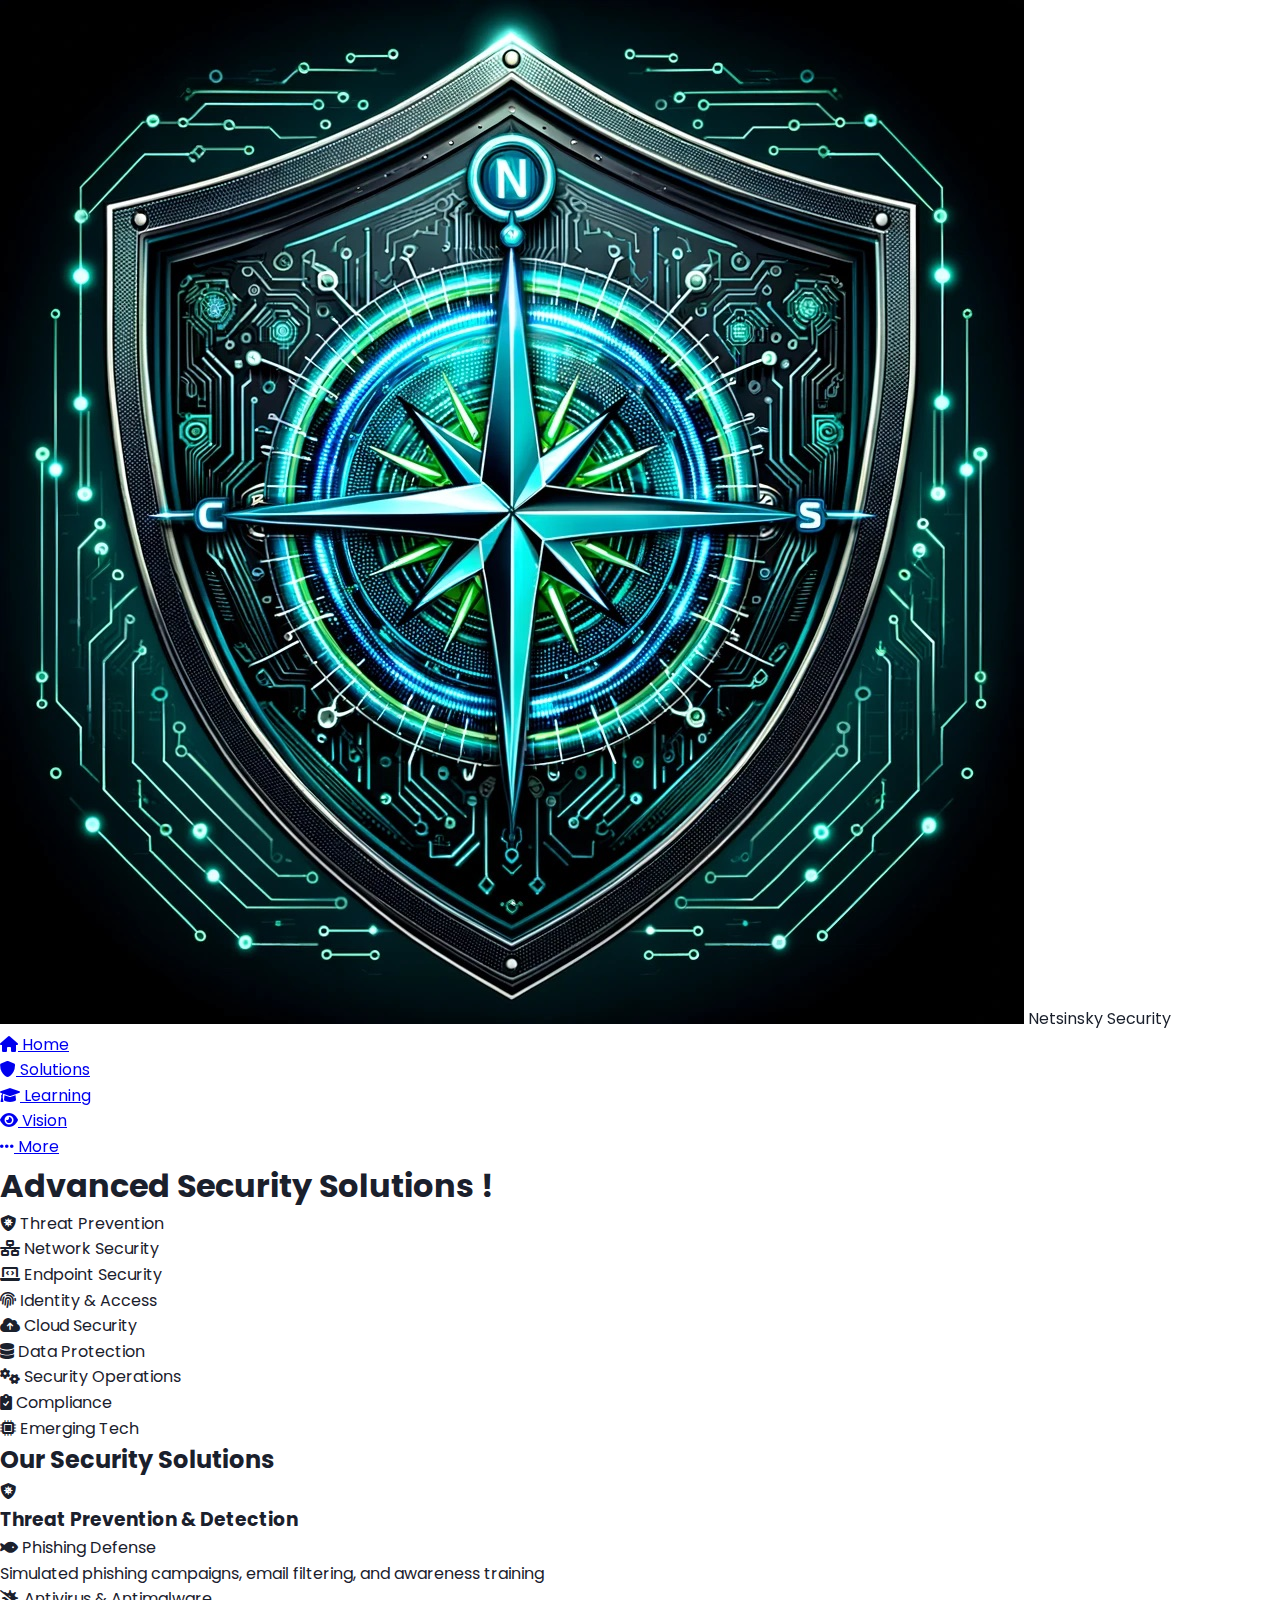
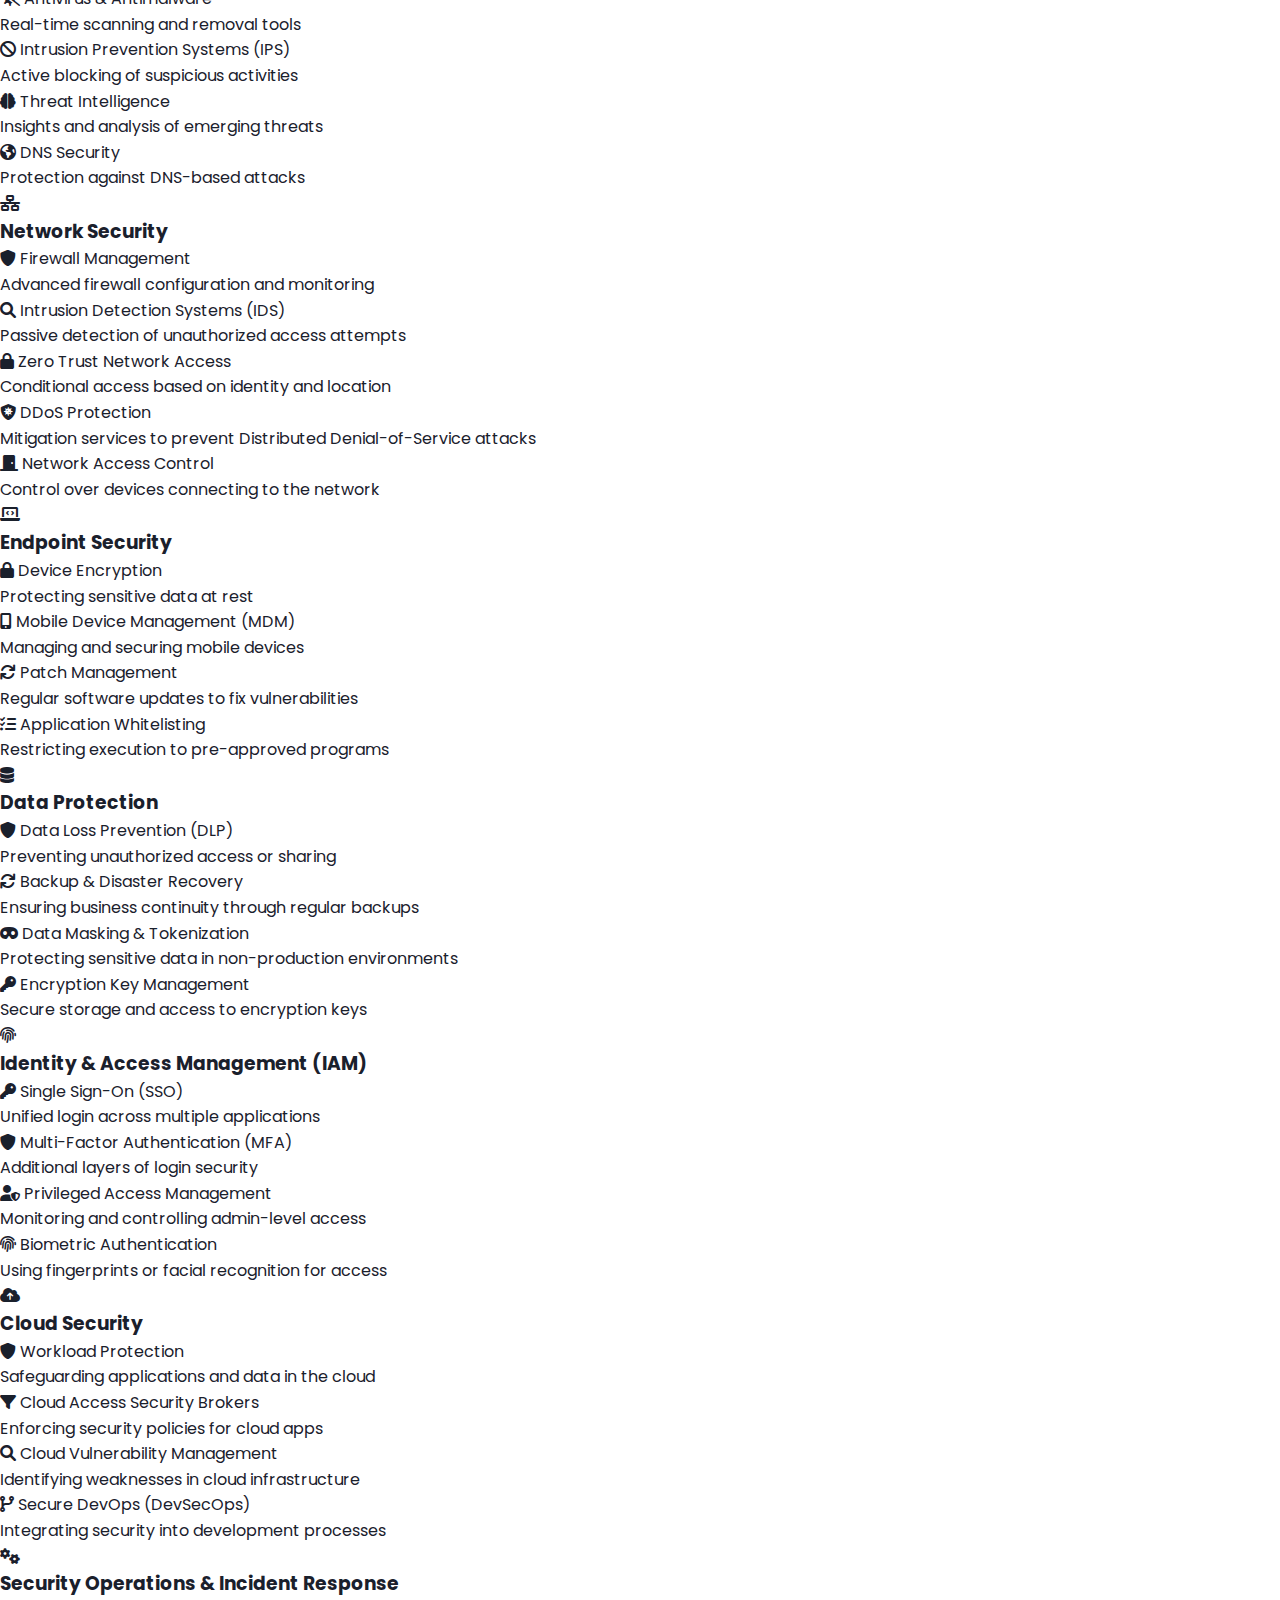
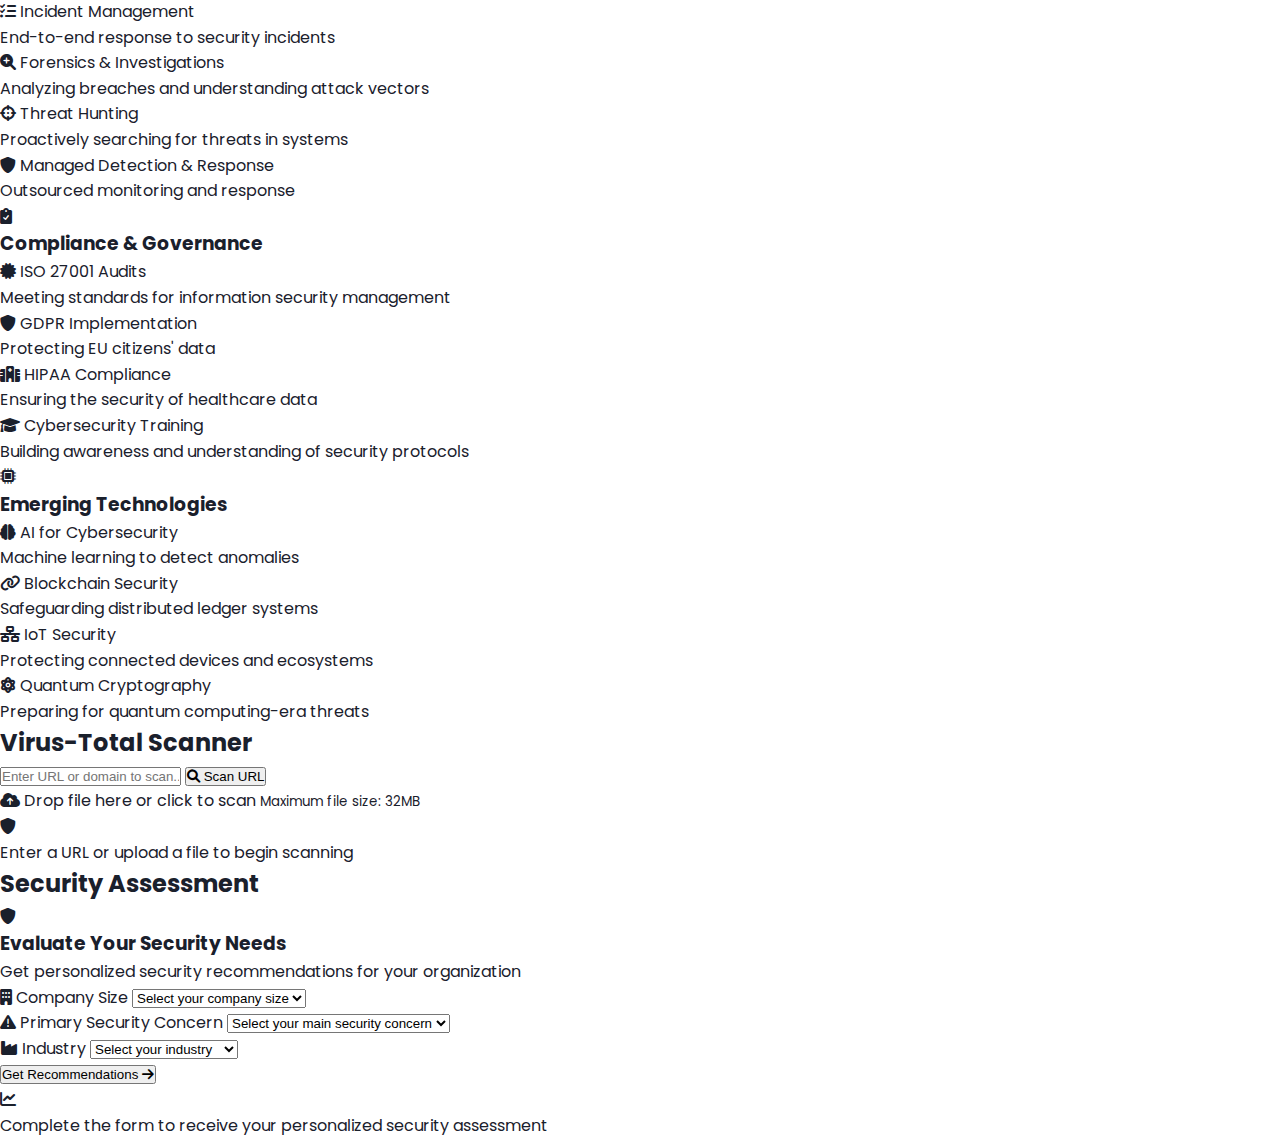
==== commit 4e3abf91: "!!" ====
--- a/solutions.html
+++ b/solutions.html
@@ -3,7 +3,7 @@
 <head>
     <meta charset="UTF-8">
     <meta name="viewport" content="width=device-width, initial-scale=1.0">
-    <title>Solutions - Netsinsky Security !</title>
+    <title>Solutions - Netsinsky Security</title>
     <link rel="stylesheet" href="styles.css">
     <link href="https://fonts.googleapis.com/css2?family=Poppins:wght@400;600;700&display=swap" rel="stylesheet">
     <link href="https://fonts.googleapis.com/css2?family=Orbitron:wght@400;700&display=swap" rel="stylesheet">
@@ -32,7 +32,7 @@
     <section class="hero-section solutions-hero">
         <div class="smoke-overlay"></div>
         <div class="hero-content">
-            <h1 class="fade-in">Advanced Security Solutions</h1>
+            <h1 class="fade-in">Advanced Security Solutions !</h1>
             <div class="security-radar">
                 <div class="radar-circle"></div>
                 <div class="radar-sweep"></div>
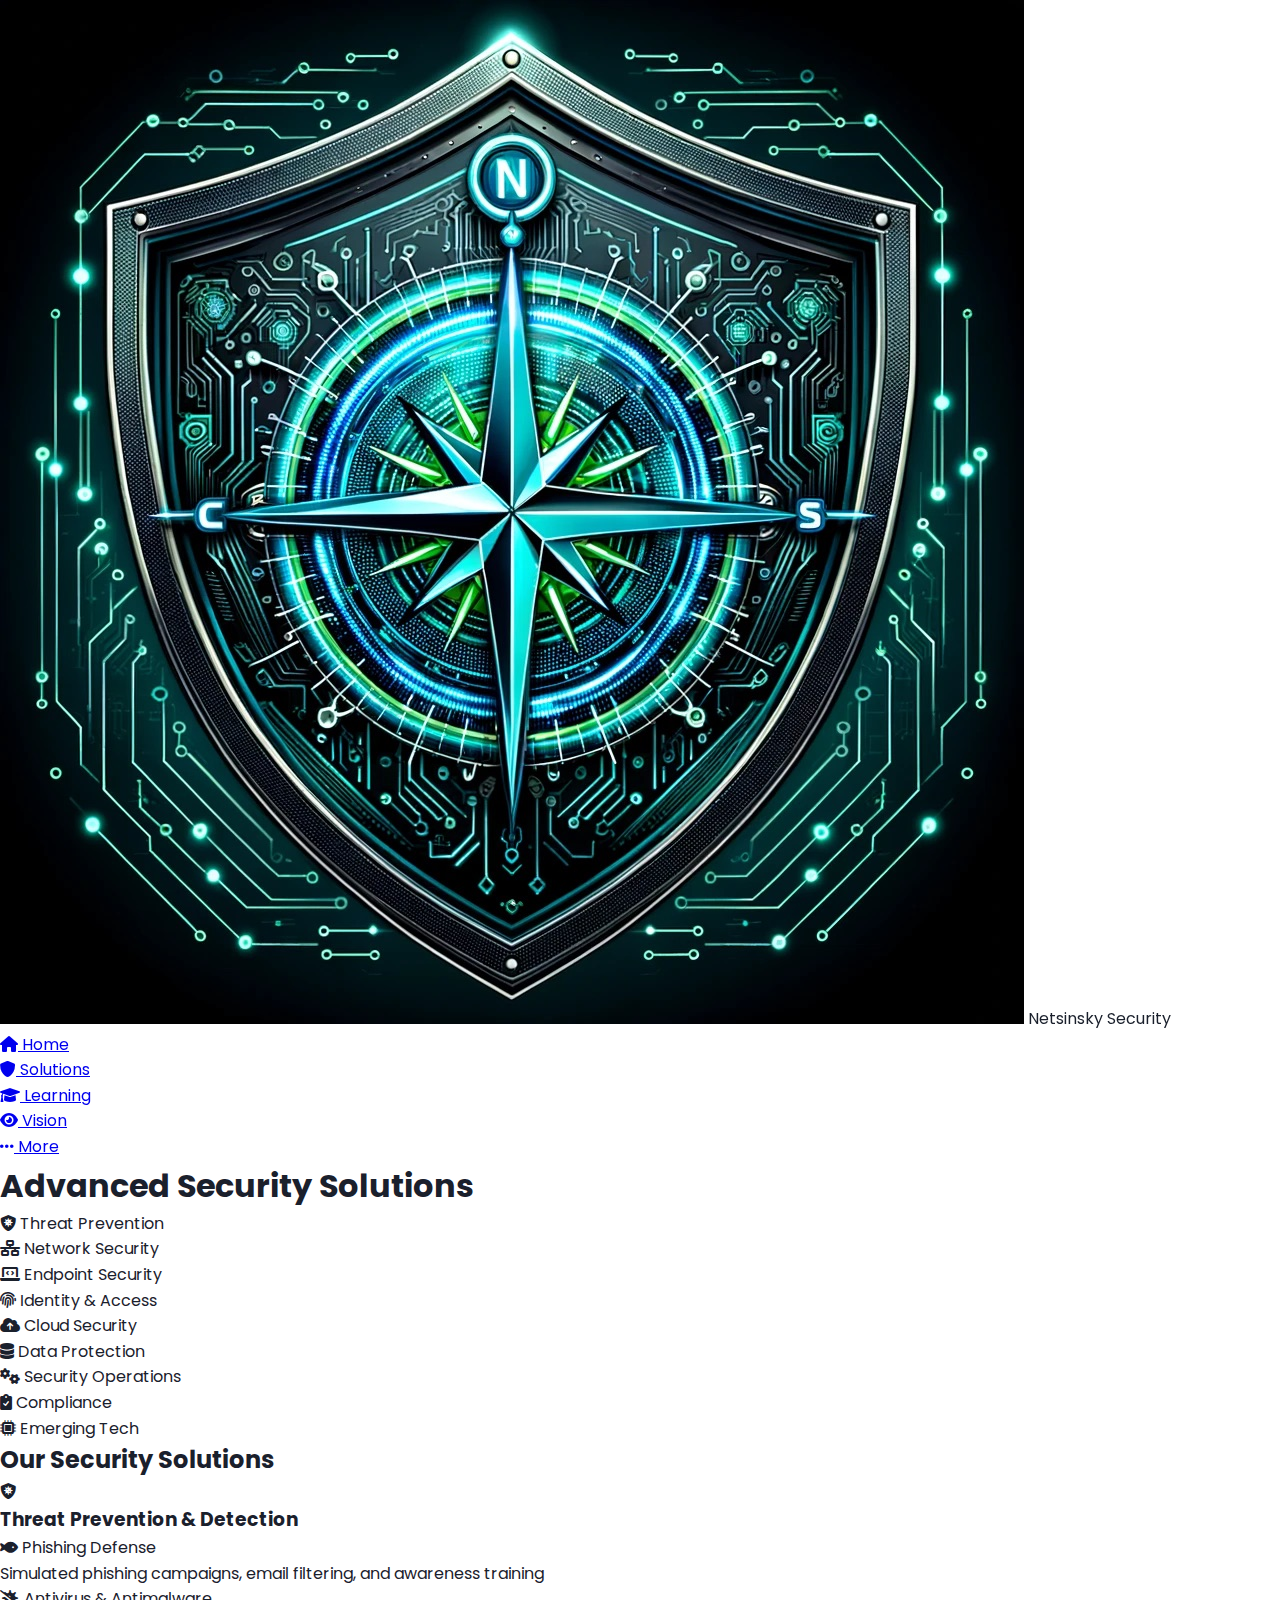
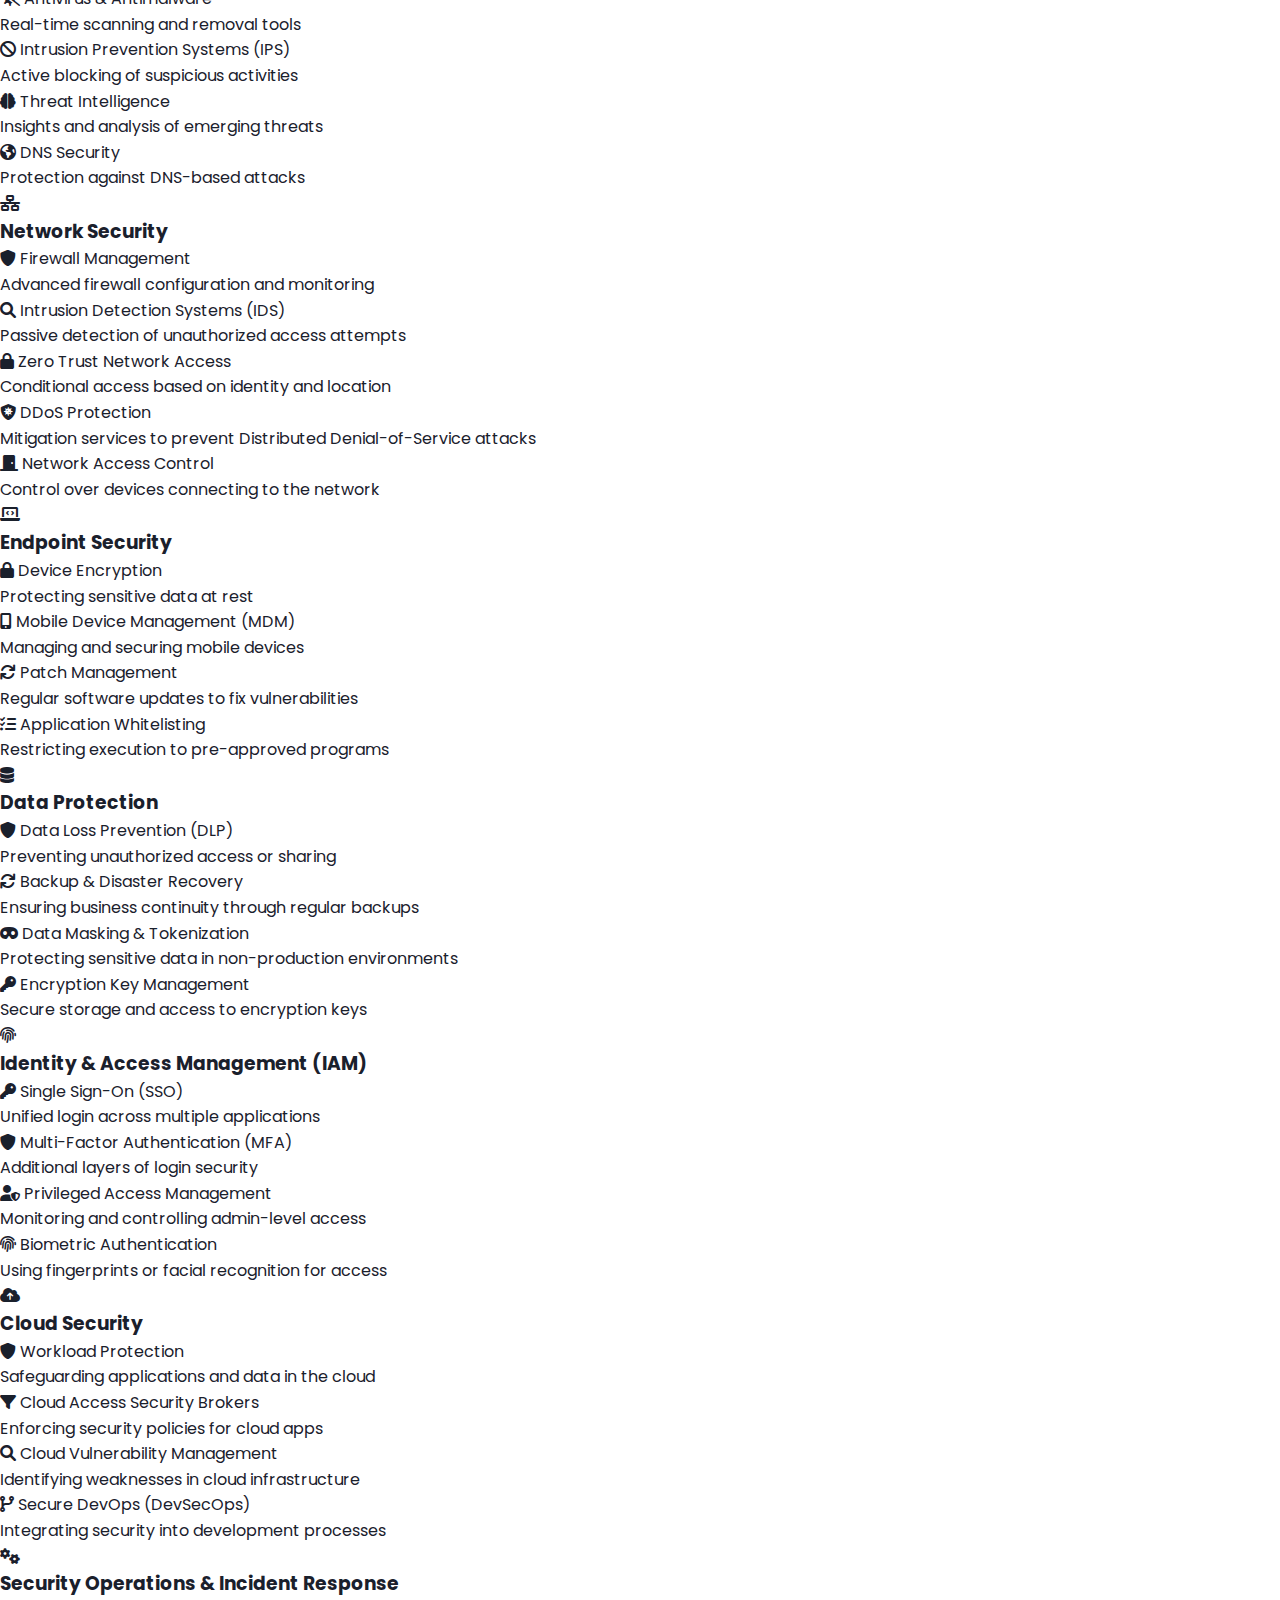
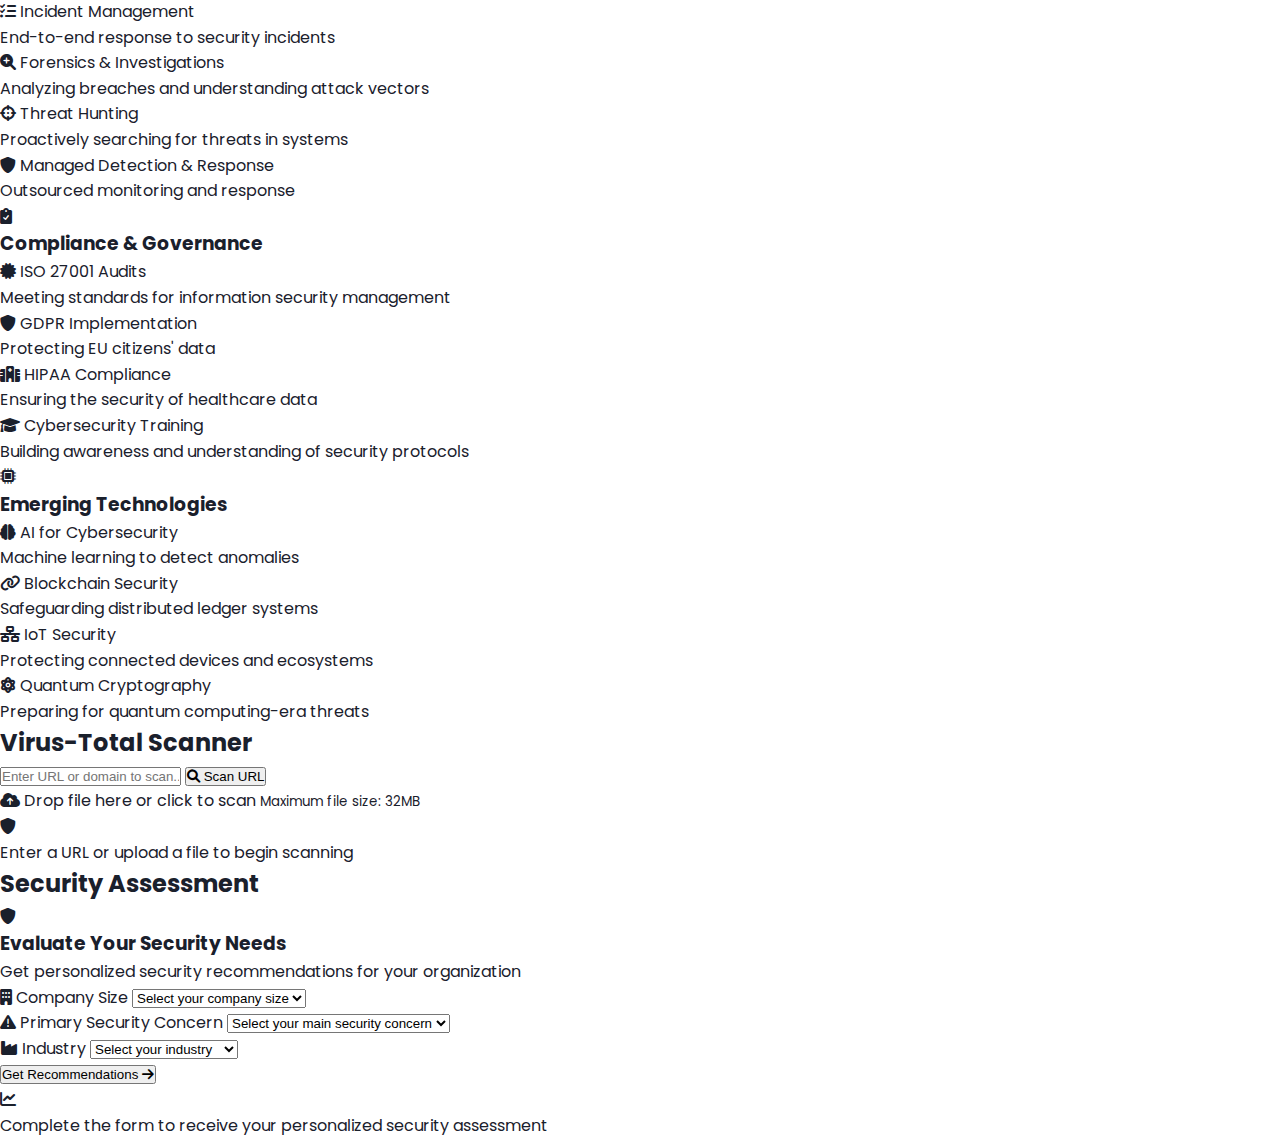
==== commit c8e0b8d9: "tw" ====
--- a/solutions.html
+++ b/solutions.html
@@ -32,7 +32,7 @@
     <section class="hero-section solutions-hero">
         <div class="smoke-overlay"></div>
         <div class="hero-content">
-            <h1 class="fade-in">Advanced Security Solutions !</h1>
+            <h1 class="fade-in">Advanced Security Solutions</h1>
             <div class="security-radar">
                 <div class="radar-circle"></div>
                 <div class="radar-sweep"></div>
